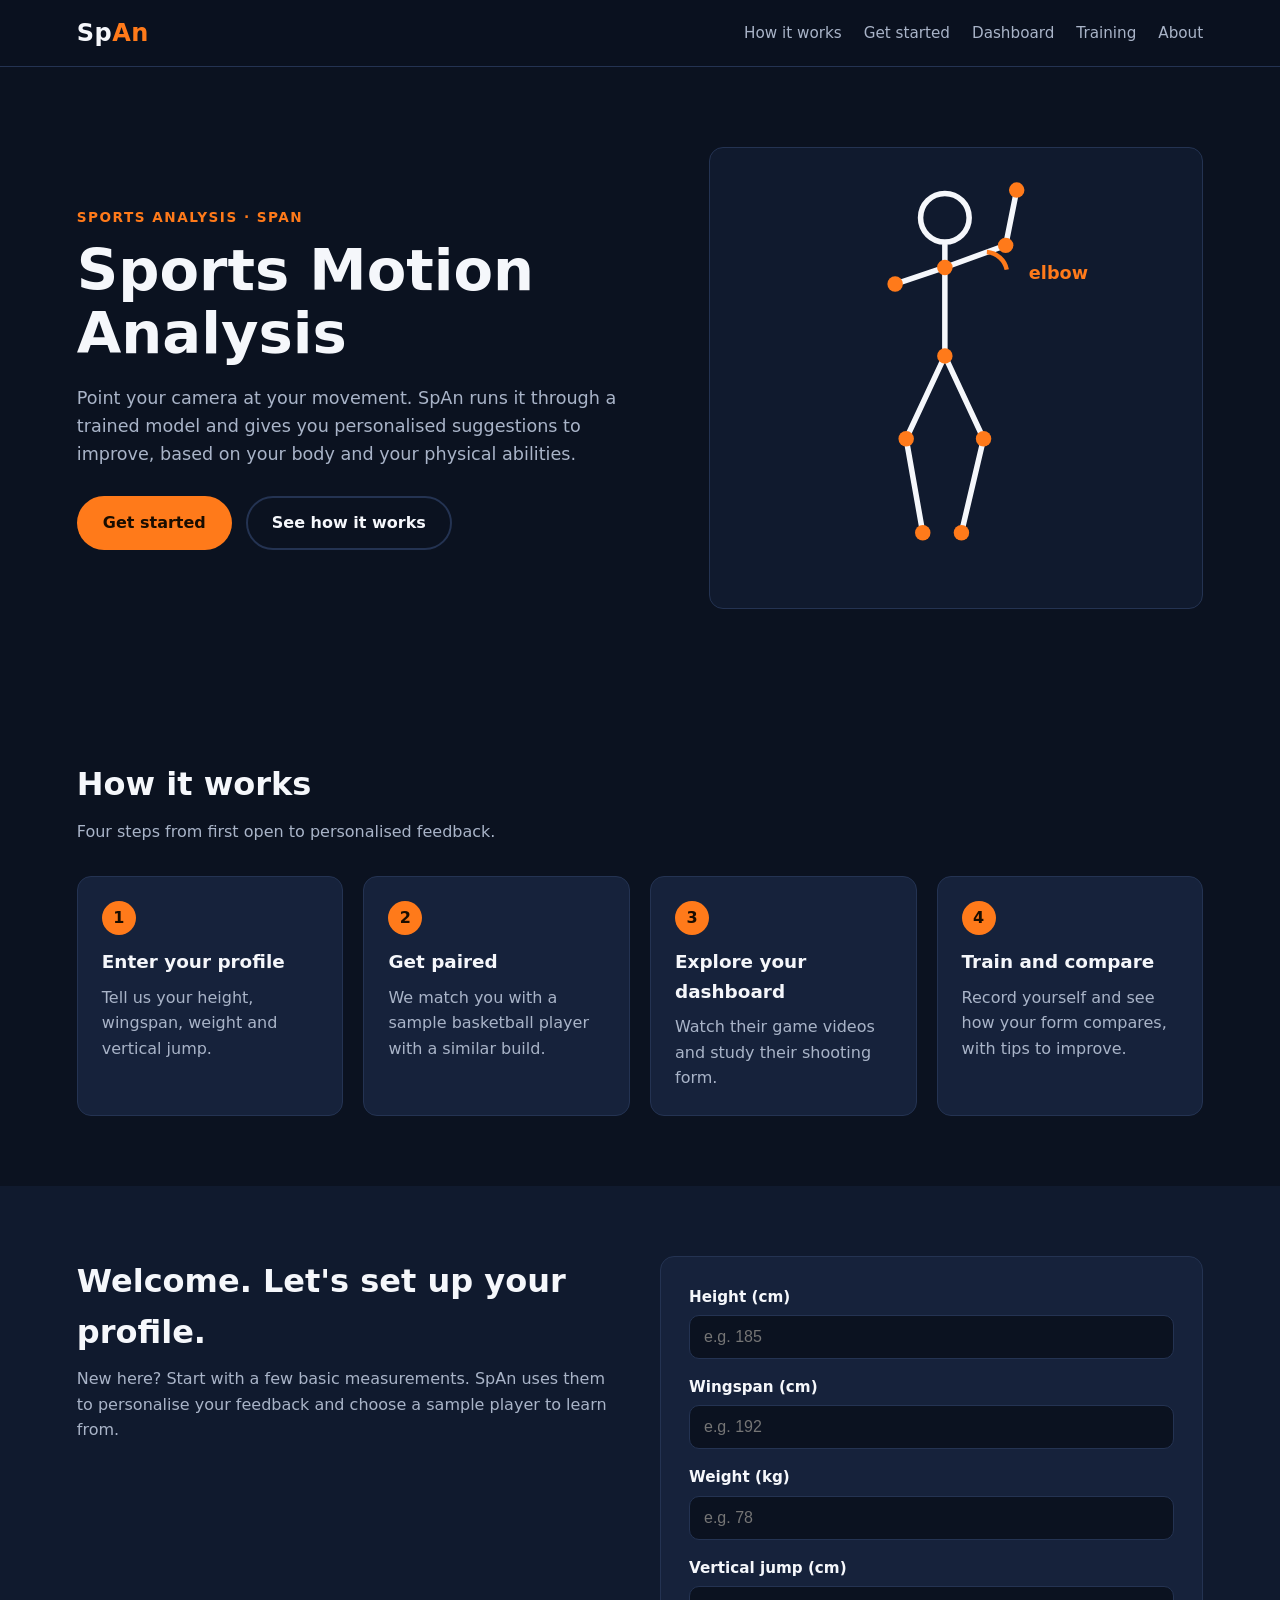
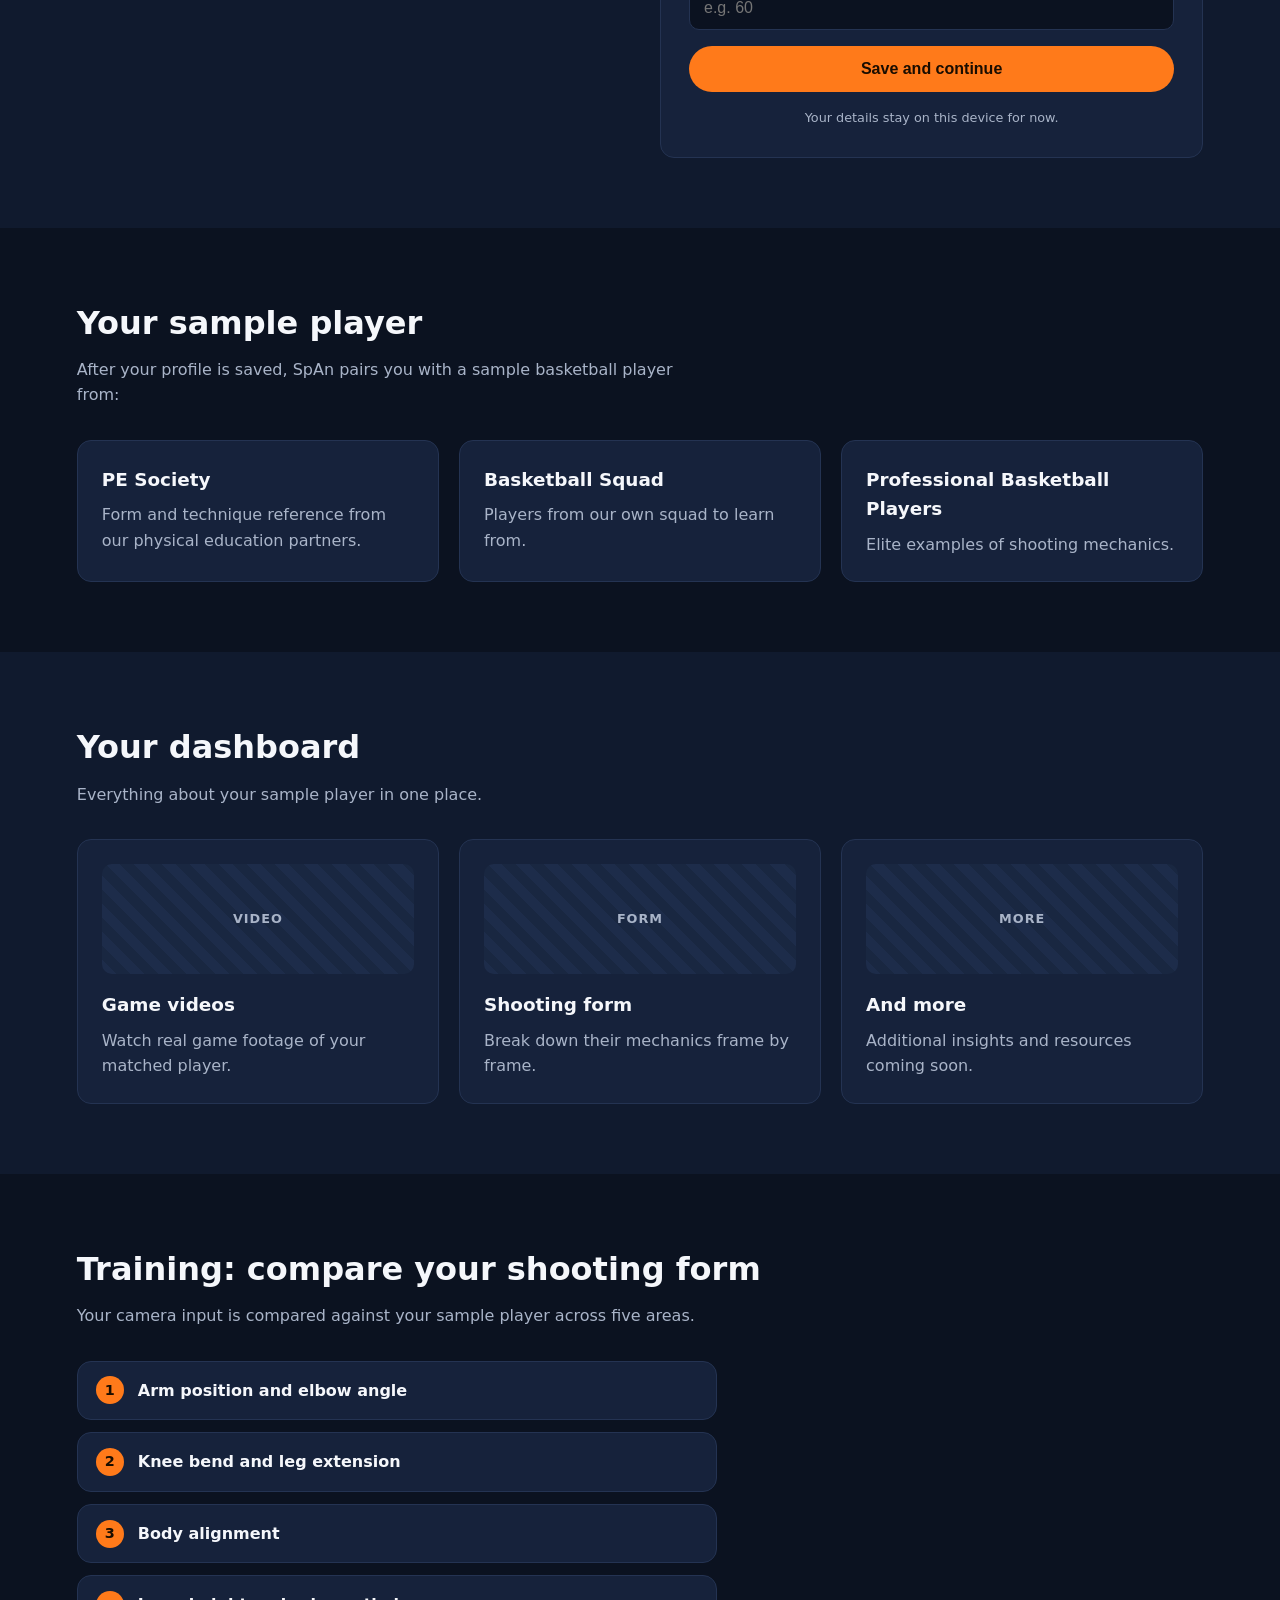
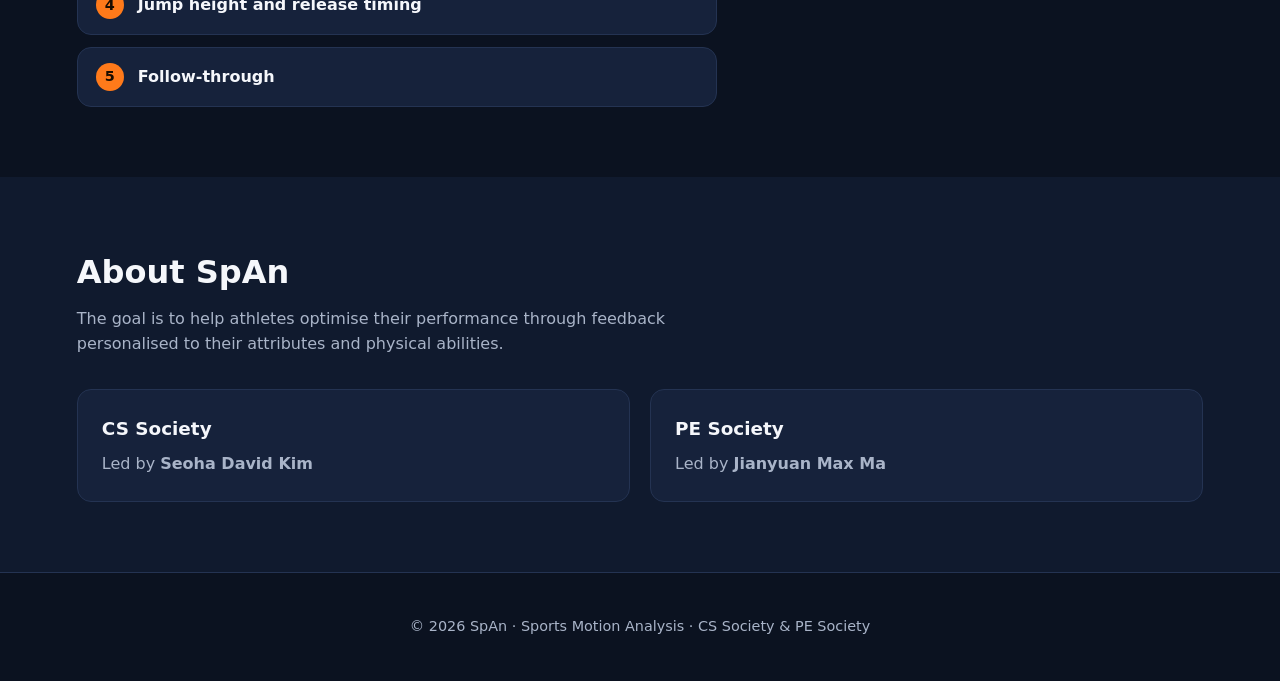
==== index.html @ 20fea4e4 "Initialisation" ====
<!DOCTYPE html>
<html lang="en">
<head>
  <meta charset="UTF-8">
  <meta name="viewport" content="width=device-width, initial-scale=1">
  <title>SpAn | Sports Motion Analysis</title>
  <meta name="description" content="SpAn (Sports Analysis) uses your camera and a trained model to analyse your movement and give personalised feedback.">
  <link rel="stylesheet" href="style.css">
</head>
<body>

  <header class="nav">
    <a class="logo" href="#top">Sp<span>An</span></a>
    <nav>
      <a href="#how">How it works</a>
      <a href="#start">Get started</a>
      <a href="#dashboard">Dashboard</a>
      <a href="#training">Training</a>
      <a href="#about">About</a>
    </nav>
  </header>

  <main id="top">

    <!-- HERO -->
    <section class="hero">
      <div class="hero-text">
        <p class="eyebrow">Sports Analysis &middot; SpAn</p>
        <h1>Sports Motion Analysis</h1>
        <p class="lead">
          Point your camera at your movement. SpAn runs it through a trained model and
          gives you personalised suggestions to improve, based on your body and your
          physical abilities.
        </p>
        <div class="cta-row">
          <a class="btn primary" href="#start">Get started</a>
          <a class="btn ghost" href="#how">See how it works</a>
        </div>
      </div>

      <div class="hero-visual" aria-hidden="true">
        <svg viewBox="0 0 320 380" role="img">
          <!-- simple shooting-form skeleton -->
          <g stroke="#f5f7fb" stroke-width="5" stroke-linecap="round" fill="none">
            <line x1="150" y1="70" x2="150" y2="170"/>   <!-- torso -->
            <line x1="150" y1="90" x2="205" y2="70"/>    <!-- upper arm -->
            <line x1="205" y1="70" x2="215" y2="20"/>    <!-- forearm -->
            <line x1="150" y1="90" x2="105" y2="105"/>   <!-- off arm -->
            <line x1="150" y1="170" x2="185" y2="245"/>  <!-- thigh -->
            <line x1="185" y1="245" x2="165" y2="330"/>  <!-- shin -->
            <line x1="150" y1="170" x2="115" y2="245"/>
            <line x1="115" y1="245" x2="130" y2="330"/>
          </g>
          <circle cx="150" cy="45" r="22" fill="none" stroke="#f5f7fb" stroke-width="5"/>
          <!-- elbow angle arc -->
          <path d="M 188 76 A 20 20 0 0 1 206 92" stroke="#ff7a1a" stroke-width="4" fill="none"/>
          <text x="226" y="100" fill="#ff7a1a" font-size="16" font-weight="700">elbow</text>
          <!-- joints -->
          <g fill="#ff7a1a">
            <circle cx="150" cy="90" r="7"/><circle cx="205" cy="70" r="7"/>
            <circle cx="215" cy="20" r="7"/><circle cx="105" cy="105" r="7"/>
            <circle cx="150" cy="170" r="7"/><circle cx="185" cy="245" r="7"/>
            <circle cx="165" cy="330" r="7"/><circle cx="115" cy="245" r="7"/>
            <circle cx="130" cy="330" r="7"/>
          </g>
        </svg>
      </div>
    </section>

    <!-- HOW IT WORKS -->
    <section id="how" class="section">
      <h2>How it works</h2>
      <p class="section-sub">Four steps from first open to personalised feedback.</p>
      <div class="grid four">
        <article class="card">
          <span class="num">1</span>
          <h3>Enter your profile</h3>
          <p>Tell us your height, wingspan, weight and vertical jump.</p>
        </article>
        <article class="card">
          <span class="num">2</span>
          <h3>Get paired</h3>
          <p>We match you with a sample basketball player with a similar build.</p>
        </article>
        <article class="card">
          <span class="num">3</span>
          <h3>Explore your dashboard</h3>
          <p>Watch their game videos and study their shooting form.</p>
        </article>
        <article class="card">
          <span class="num">4</span>
          <h3>Train and compare</h3>
          <p>Record yourself and see how your form compares, with tips to improve.</p>
        </article>
      </div>
    </section>

    <!-- STEP 0/1: NEW USER START -->
    <section id="start" class="section alt">
      <div class="split">
        <div>
          <h2>Welcome. Let's set up your profile.</h2>
          <p class="section-sub left">
            New here? Start with a few basic measurements. SpAn uses them to
            personalise your feedback and choose a sample player to learn from.
          </p>
          <div id="summary" class="summary" hidden></div>
        </div>

        <form id="profile-form" class="form" novalidate>
          <label>Height (cm)
            <input type="number" name="height" min="100" max="250" step="0.1" placeholder="e.g. 185" required>
          </label>
          <label>Wingspan (cm)
            <input type="number" name="wingspan" min="100" max="270" step="0.1" placeholder="e.g. 192" required>
          </label>
          <label>Weight (kg)
            <input type="number" name="weight" min="30" max="200" step="0.1" placeholder="e.g. 78" required>
          </label>
          <label>Vertical jump (cm)
            <input type="number" name="vertical" min="0" max="150" step="0.1" placeholder="e.g. 60" required>
          </label>
          <p id="form-error" class="error" role="alert" hidden></p>
          <button class="btn primary" type="submit">Save and continue</button>
          <p class="fine">Your details stay on this device for now.</p>
        </form>
      </div>
    </section>

    <!-- STEP 2: PAIRING -->
    <section id="pairing" class="section">
      <h2>Your sample player</h2>
      <p class="section-sub">After your profile is saved, SpAn pairs you with a sample basketball player from:</p>
      <div class="grid three">
        <article class="card"><h3>PE Society</h3><p>Form and technique reference from our physical education partners.</p></article>
        <article class="card"><h3>Basketball Squad</h3><p>Players from our own squad to learn from.</p></article>
        <article class="card"><h3>Professional Basketball Players</h3><p>Elite examples of shooting mechanics.</p></article>
      </div>
    </section>

    <!-- STEP 3: DASHBOARD -->
    <section id="dashboard" class="section alt">
      <h2>Your dashboard</h2>
      <p class="section-sub">Everything about your sample player in one place.</p>
      <div class="grid three">
        <article class="card"><div class="thumb">Video</div><h3>Game videos</h3><p>Watch real game footage of your matched player.</p></article>
        <article class="card"><div class="thumb">Form</div><h3>Shooting form</h3><p>Break down their mechanics frame by frame.</p></article>
        <article class="card"><div class="thumb">More</div><h3>And more</h3><p>Additional insights and resources coming soon.</p></article>
      </div>
    </section>

    <!-- STEP 4: TRAINING -->
    <section id="training" class="section">
      <h2>Training: compare your shooting form</h2>
      <p class="section-sub">Your camera input is compared against your sample player across five areas.</p>
      <ul class="metrics">
        <li><strong>Arm position and elbow angle</strong></li>
        <li><strong>Knee bend and leg extension</strong></li>
        <li><strong>Body alignment</strong></li>
        <li><strong>Jump height and release timing</strong></li>
        <li><strong>Follow-through</strong></li>
      </ul>
    </section>

    <!-- ABOUT -->
    <section id="about" class="section alt">
      <h2>About SpAn</h2>
      <p class="section-sub">
        The goal is to help athletes optimise their performance through feedback
        personalised to their attributes and physical abilities.
      </p>
      <div class="grid two">
        <article class="card">
          <h3>CS Society</h3>
          <p>Led by <strong>Seoha David Kim</strong></p>
        </article>
        <article class="card">
          <h3>PE Society</h3>
          <p>Led by <strong>Jianyuan Max Ma</strong></p>
        </article>
      </div>
    </section>

  </main>

  <footer class="footer">
    <p>&copy; <span id="year"></span> SpAn &middot; Sports Motion Analysis &middot; CS Society &amp; PE Society</p>
  </footer>

  <script src="script.js"></script>
</body>
</html>
---- style.css ----
:root {
  --bg: #0b1220;
  --bg-alt: #101a2e;
  --card: #16223b;
  --text: #f5f7fb;
  --muted: #a9b4c8;
  --accent: #ff7a1a;
  --line: #243352;
  --radius: 14px;
}

* { box-sizing: border-box; }
html { scroll-behavior: smooth; }

body {
  margin: 0;
  font-family: system-ui, -apple-system, "Segoe UI", Roboto, sans-serif;
  background: var(--bg);
  color: var(--text);
  line-height: 1.6;
}

a { color: inherit; text-decoration: none; }

/* NAV */
.nav {
  position: sticky; top: 0; z-index: 10;
  display: flex; justify-content: space-between; align-items: center;
  padding: 14px 6vw;
  background: rgba(11, 18, 32, 0.92);
  backdrop-filter: blur(8px);
  border-bottom: 1px solid var(--line);
}
.logo { font-size: 1.5rem; font-weight: 800; letter-spacing: 0.5px; }
.logo span { color: var(--accent); }
.nav nav { display: flex; gap: 22px; }
.nav nav a { color: var(--muted); font-size: 0.95rem; }
.nav nav a:hover { color: var(--text); }

/* HERO */
.hero {
  display: grid; grid-template-columns: 1.2fr 1fr; gap: 40px; align-items: center;
  padding: 80px 6vw;
}
.eyebrow { color: var(--accent); font-weight: 700; letter-spacing: 1.5px; text-transform: uppercase; font-size: 0.85rem; margin: 0 0 10px; }
.hero h1 { font-size: clamp(2.2rem, 5vw, 3.6rem); line-height: 1.1; margin: 0 0 18px; }
.lead { color: var(--muted); font-size: 1.1rem; max-width: 560px; }
.cta-row { display: flex; gap: 14px; margin-top: 28px; flex-wrap: wrap; }
.hero-visual { background: var(--bg-alt); border: 1px solid var(--line); border-radius: var(--radius); padding: 20px; }
.hero-visual svg { width: 100%; height: auto; display: block; max-height: 420px; }

/* BUTTONS */
.btn {
  display: inline-block; padding: 12px 24px; border-radius: 999px;
  font-weight: 700; font-size: 1rem; border: 2px solid transparent; cursor: pointer;
  transition: transform 0.15s, background 0.15s;
}
.btn:hover { transform: translateY(-2px); }
.btn.primary { background: var(--accent); color: #1a0d00; }
.btn.ghost { border-color: var(--line); color: var(--text); }
.btn.ghost:hover { border-color: var(--accent); }

/* SECTIONS */
.section { padding: 70px 6vw; }
.section.alt { background: var(--bg-alt); }
.section h2 { font-size: 2rem; margin: 0 0 8px; }
.section-sub { color: var(--muted); max-width: 640px; margin: 0 0 32px; }
.section-sub.left { margin-bottom: 20px; }

/* GRIDS + CARDS */
.grid { display: grid; gap: 20px; }
.grid.two { grid-template-columns: repeat(2, 1fr); }
.grid.three { grid-template-columns: repeat(3, 1fr); }
.grid.four { grid-template-columns: repeat(4, 1fr); }

.card {
  background: var(--card); border: 1px solid var(--line);
  border-radius: var(--radius); padding: 24px;
}
.card h3 { margin: 0 0 8px; font-size: 1.15rem; }
.card p { margin: 0; color: var(--muted); }
.num {
  display: inline-flex; align-items: center; justify-content: center;
  width: 34px; height: 34px; border-radius: 50%;
  background: var(--accent); color: #1a0d00; font-weight: 800; margin-bottom: 12px;
}
.thumb {
  height: 110px; border-radius: 10px; margin-bottom: 16px;
  background: repeating-linear-gradient(45deg, #1d2c4a, #1d2c4a 10px, #192741 10px, #192741 20px);
  display: flex; align-items: center; justify-content: center;
  color: var(--muted); font-weight: 700; letter-spacing: 1px; text-transform: uppercase; font-size: 0.8rem;
}

/* FORM */
.split { display: grid; grid-template-columns: 1fr 1fr; gap: 40px; align-items: start; }
.form {
  background: var(--card); border: 1px solid var(--line);
  border-radius: var(--radius); padding: 28px; display: grid; gap: 16px;
}
.form label { display: grid; gap: 6px; font-weight: 600; font-size: 0.95rem; }
.form input {
  padding: 12px 14px; border-radius: 10px; border: 1px solid var(--line);
  background: var(--bg); color: var(--text); font-size: 1rem;
}
.form input:focus { outline: 2px solid var(--accent); border-color: transparent; }
.error { color: #ff8a8a; margin: 0; font-size: 0.9rem; }
.fine { color: var(--muted); font-size: 0.8rem; margin: 0; text-align: center; }
.summary {
  background: var(--card); border: 1px solid var(--accent);
  border-radius: var(--radius); padding: 18px 22px;
}
.summary p { margin: 4px 0; }

/* METRICS */
.metrics { list-style: none; padding: 0; margin: 0; display: grid; gap: 12px; max-width: 640px; counter-reset: m; }
.metrics li {
  counter-increment: m; background: var(--card); border: 1px solid var(--line);
  border-radius: var(--radius); padding: 16px 20px 16px 60px; position: relative;
}
.metrics li::before {
  content: counter(m); position: absolute; left: 18px; top: 50%; transform: translateY(-50%);
  width: 28px; height: 28px; border-radius: 50%; background: var(--accent); color: #1a0d00;
  font-weight: 800; display: flex; align-items: center; justify-content: center; font-size: 0.9rem;
}

/* FOOTER */
.footer { padding: 28px 6vw; text-align: center; color: var(--muted); border-top: 1px solid var(--line); font-size: 0.9rem; }

/* RESPONSIVE */
@media (max-width: 900px) {
  .hero, .split { grid-template-columns: 1fr; }
  .grid.four { grid-template-columns: repeat(2, 1fr); }
  .grid.three { grid-template-columns: 1fr; }
  .nav nav { display: none; }
}
@media (max-width: 560px) {
  .grid.four, .grid.two { grid-template-columns: 1fr; }
}
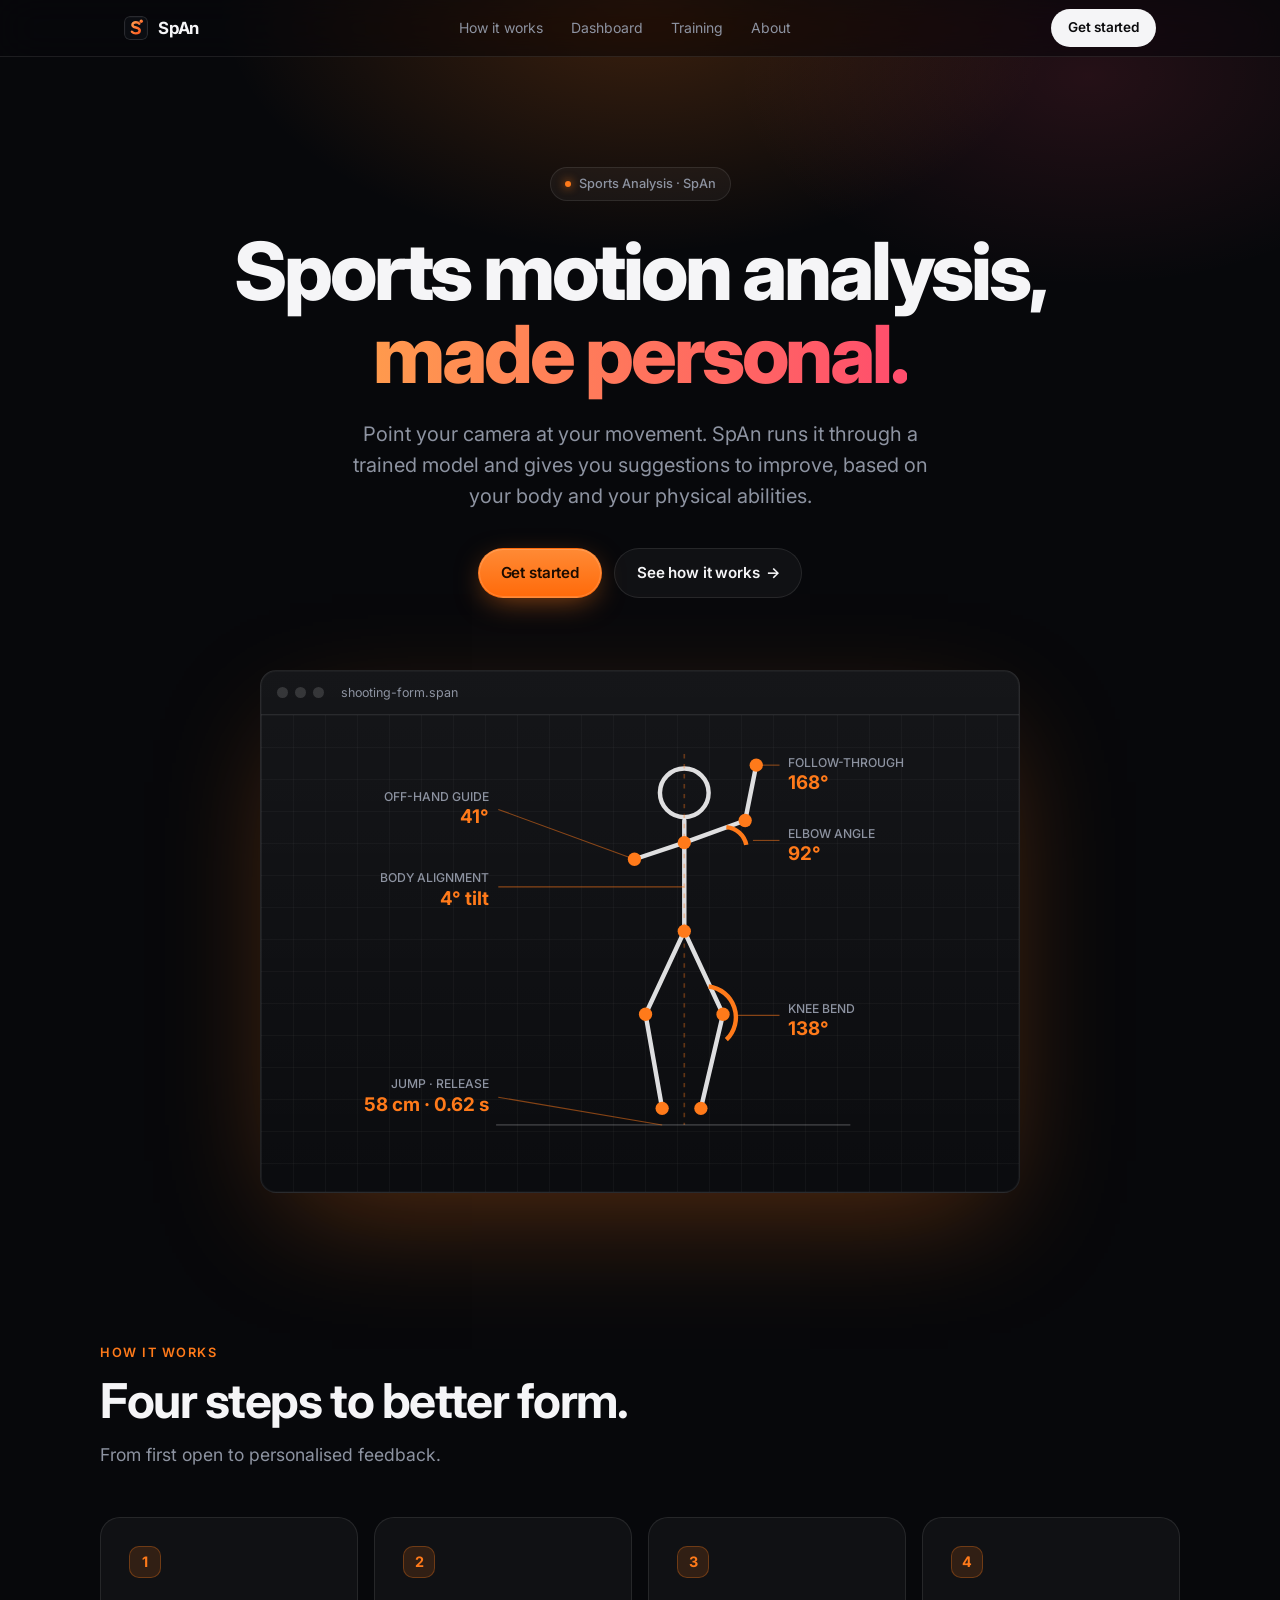
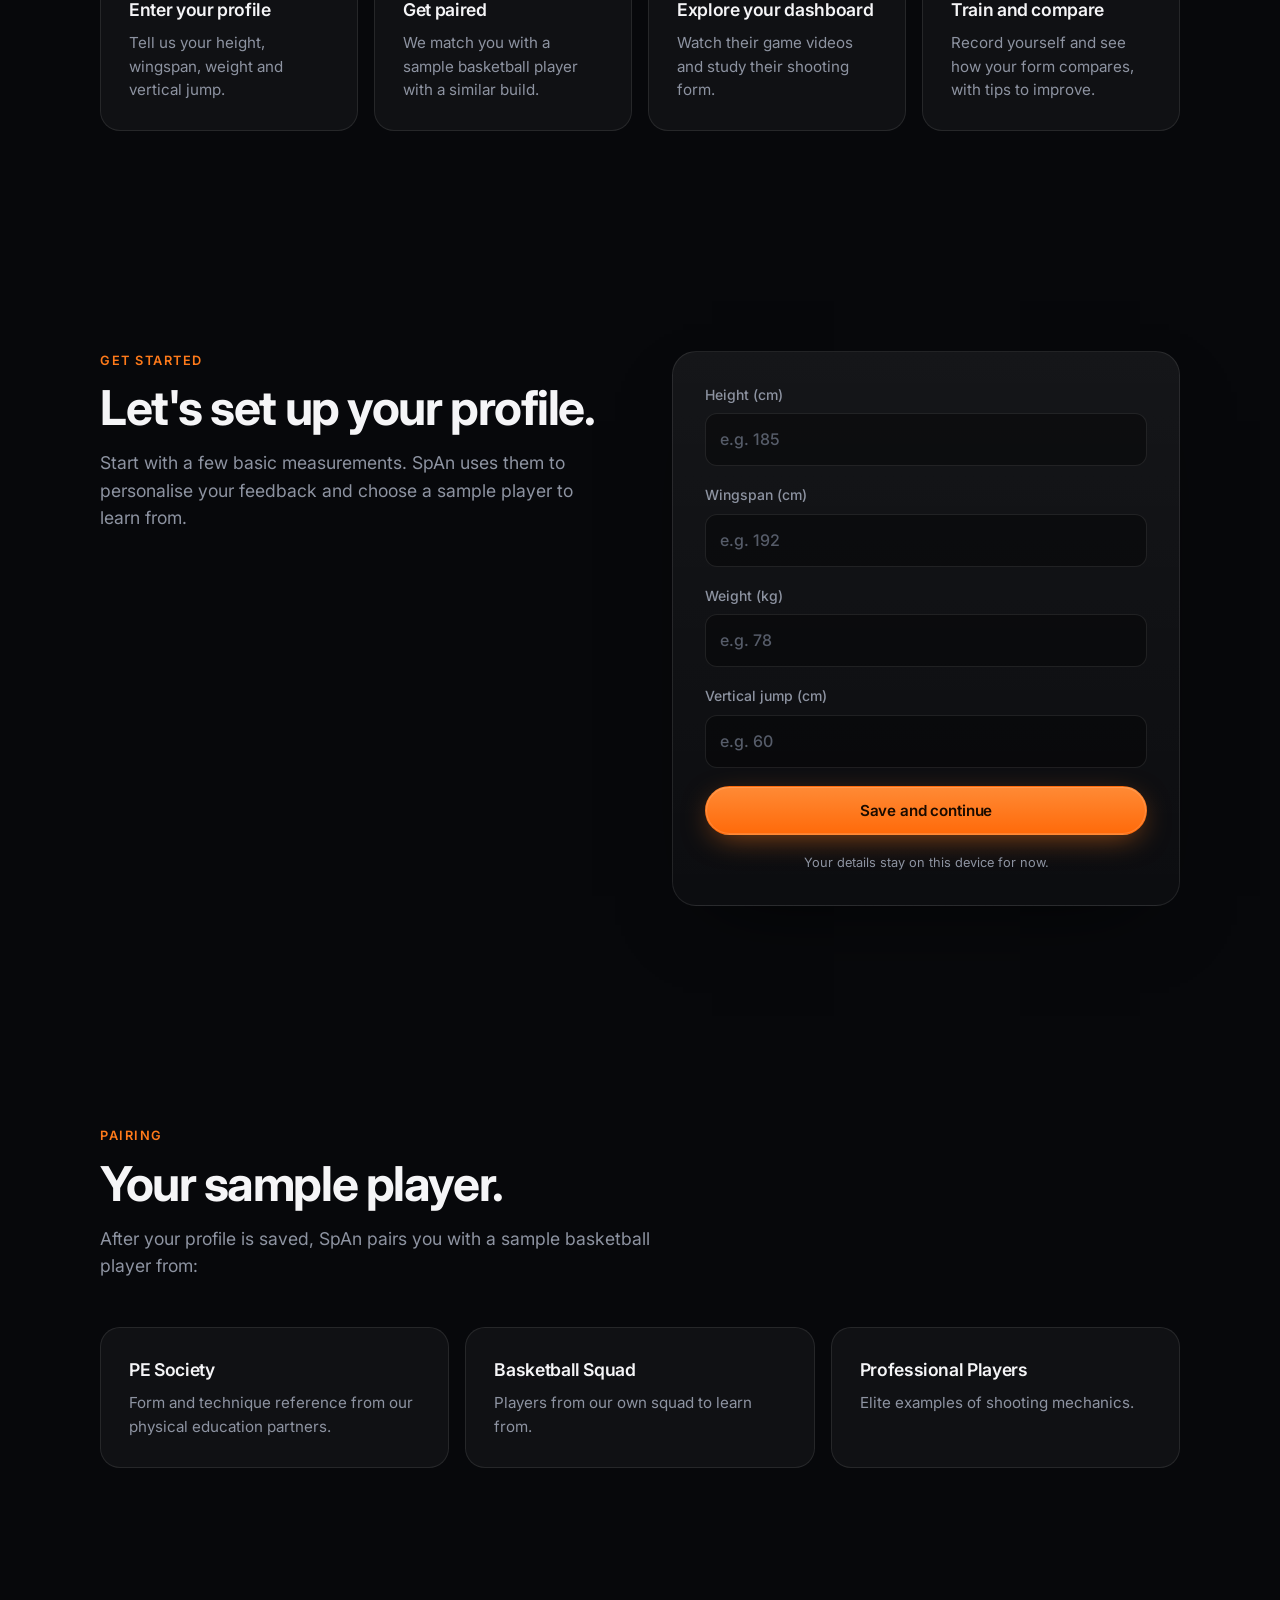
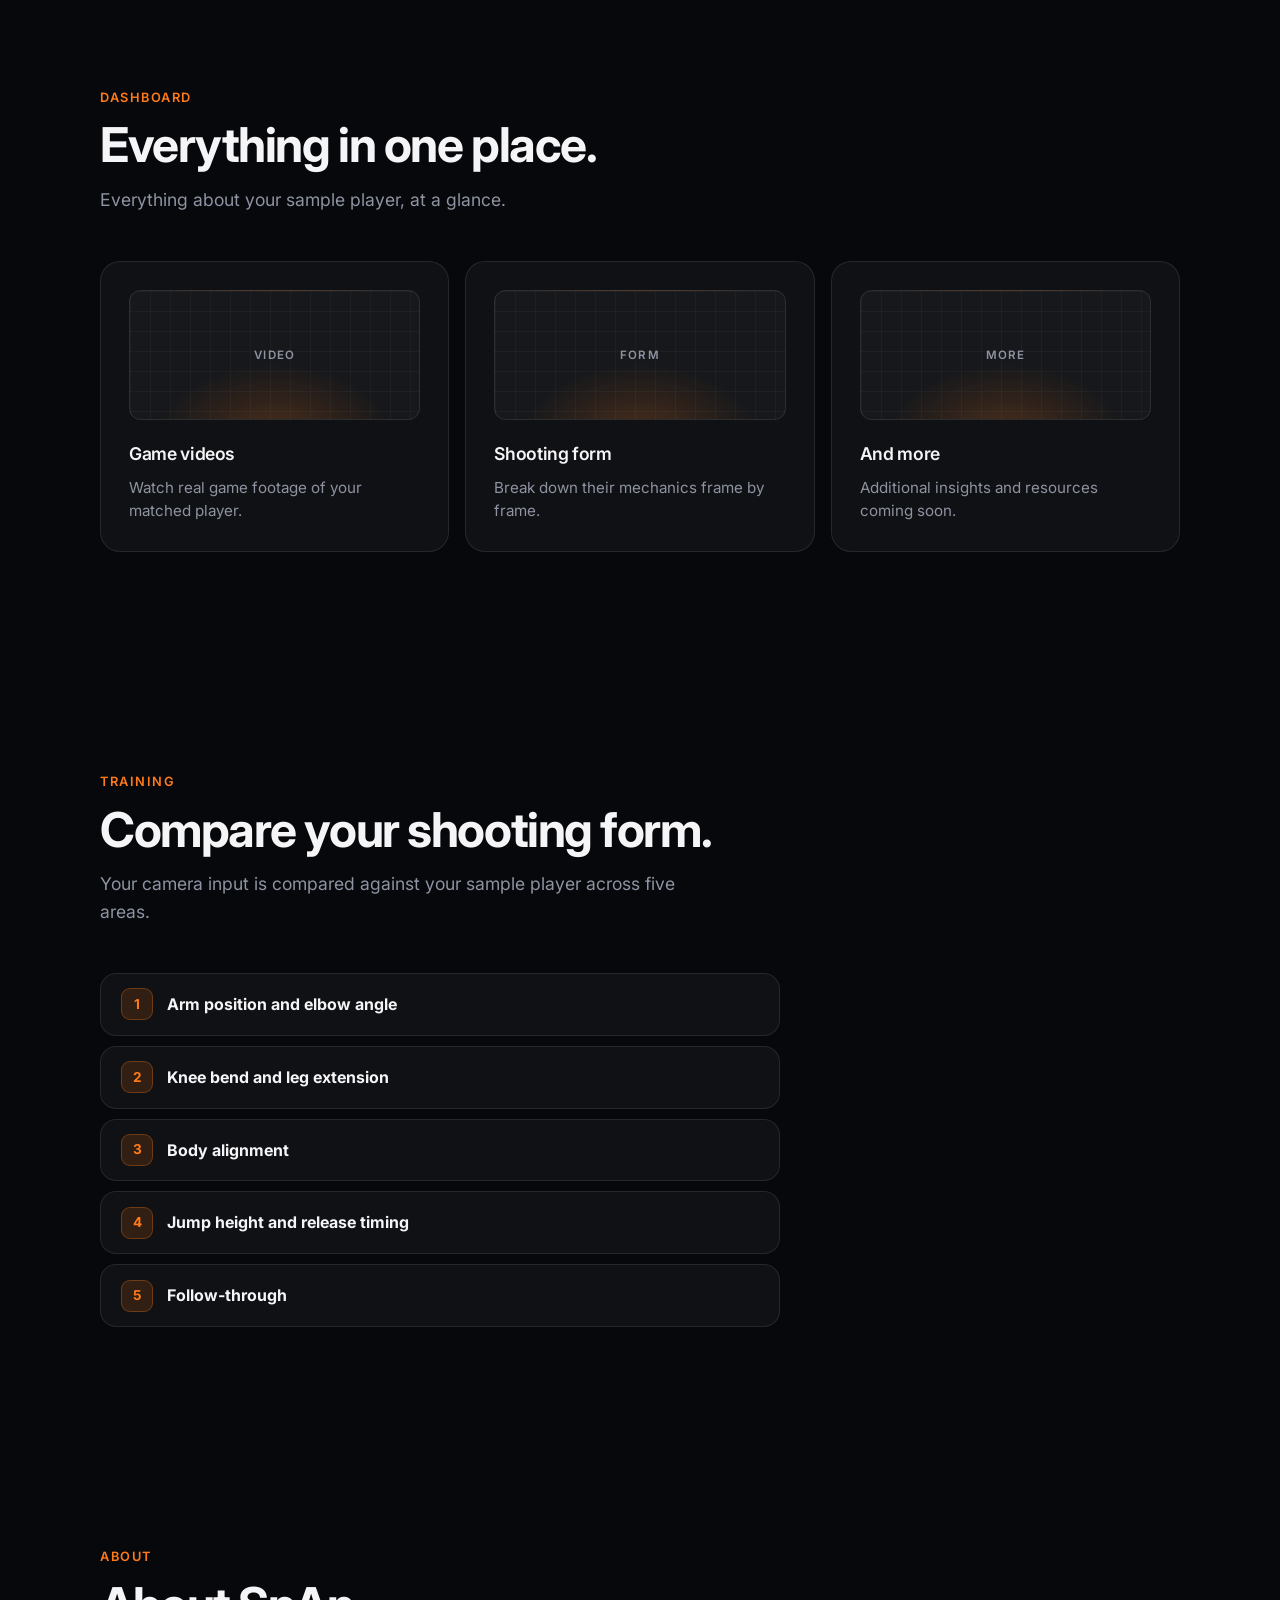
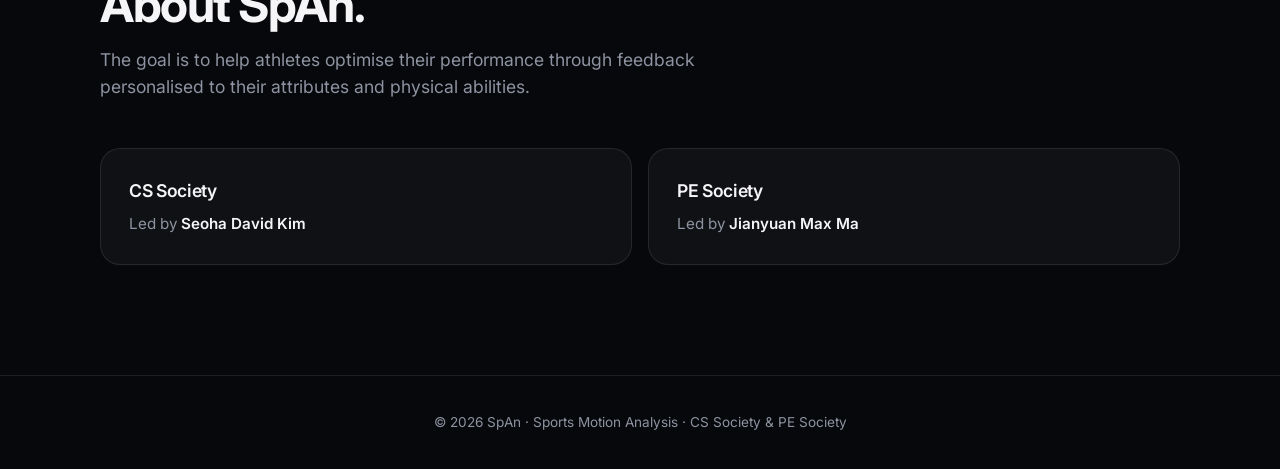
==== commit 115194af: "Dev" ====
--- a/index.html
+++ b/index.html
@@ -5,104 +5,160 @@
   <meta name="viewport" content="width=device-width, initial-scale=1">
   <title>SpAn | Sports Motion Analysis</title>
   <meta name="description" content="SpAn (Sports Analysis) uses your camera and a trained model to analyse your movement and give personalised feedback.">
+  <meta name="theme-color" content="#07080b">
+
+  <!-- Favicon -->
+  <link rel="icon" href="favicon.svg" type="image/svg+xml">
+  <link rel="apple-touch-icon" href="favicon.svg">
+
+  <link rel="preconnect" href="https://fonts.googleapis.com">
+  <link rel="preconnect" href="https://fonts.gstatic.com" crossorigin>
+  <link href="https://fonts.googleapis.com/css2?family=Inter:wght@400;500;600;700;800&display=swap" rel="stylesheet">
   <link rel="stylesheet" href="style.css">
 </head>
 <body>
+  <div class="glow" aria-hidden="true"></div>
 
   <header class="nav">
-    <a class="logo" href="#top">Sp<span>An</span></a>
-    <nav>
-      <a href="#how">How it works</a>
-      <a href="#start">Get started</a>
-      <a href="#dashboard">Dashboard</a>
-      <a href="#training">Training</a>
-      <a href="#about">About</a>
-    </nav>
+    <div class="nav-inner">
+      <a class="logo" href="#top" aria-label="SpAn home">
+        <img src="favicon.svg" alt="" width="24" height="24">
+        <span>SpAn</span>
+      </a>
+      <nav aria-label="Primary">
+        <a href="#how">How it works</a>
+        <a href="#dashboard">Dashboard</a>
+        <a href="#training">Training</a>
+        <a href="#about">About</a>
+      </nav>
+      <a class="btn small" href="#start">Get started</a>
+    </div>
   </header>
 
   <main id="top">
 
     <!-- HERO -->
     <section class="hero">
-      <div class="hero-text">
-        <p class="eyebrow">Sports Analysis &middot; SpAn</p>
-        <h1>Sports Motion Analysis</h1>
-        <p class="lead">
-          Point your camera at your movement. SpAn runs it through a trained model and
-          gives you personalised suggestions to improve, based on your body and your
-          physical abilities.
-        </p>
-        <div class="cta-row">
-          <a class="btn primary" href="#start">Get started</a>
-          <a class="btn ghost" href="#how">See how it works</a>
-        </div>
-      </div>
-
-      <div class="hero-visual" aria-hidden="true">
-        <svg viewBox="0 0 320 380" role="img">
-          <!-- simple shooting-form skeleton -->
-          <g stroke="#f5f7fb" stroke-width="5" stroke-linecap="round" fill="none">
-            <line x1="150" y1="70" x2="150" y2="170"/>   <!-- torso -->
-            <line x1="150" y1="90" x2="205" y2="70"/>    <!-- upper arm -->
-            <line x1="205" y1="70" x2="215" y2="20"/>    <!-- forearm -->
-            <line x1="150" y1="90" x2="105" y2="105"/>   <!-- off arm -->
-            <line x1="150" y1="170" x2="185" y2="245"/>  <!-- thigh -->
-            <line x1="185" y1="245" x2="165" y2="330"/>  <!-- shin -->
-            <line x1="150" y1="170" x2="115" y2="245"/>
-            <line x1="115" y1="245" x2="130" y2="330"/>
-          </g>
-          <circle cx="150" cy="45" r="22" fill="none" stroke="#f5f7fb" stroke-width="5"/>
-          <!-- elbow angle arc -->
-          <path d="M 188 76 A 20 20 0 0 1 206 92" stroke="#ff7a1a" stroke-width="4" fill="none"/>
-          <text x="226" y="100" fill="#ff7a1a" font-size="16" font-weight="700">elbow</text>
-          <!-- joints -->
-          <g fill="#ff7a1a">
-            <circle cx="150" cy="90" r="7"/><circle cx="205" cy="70" r="7"/>
-            <circle cx="215" cy="20" r="7"/><circle cx="105" cy="105" r="7"/>
-            <circle cx="150" cy="170" r="7"/><circle cx="185" cy="245" r="7"/>
-            <circle cx="165" cy="330" r="7"/><circle cx="115" cy="245" r="7"/>
-            <circle cx="130" cy="330" r="7"/>
-          </g>
-        </svg>
+      <p class="pill reveal"><span class="dot"></span>Sports Analysis &middot; SpAn</p>
+      <h1 class="reveal">Sports motion analysis,<br><span class="grad">made personal.</span></h1>
+      <p class="lead reveal">
+        Point your camera at your movement. SpAn runs it through a trained model and
+        gives you suggestions to improve, based on your body and your physical abilities.
+      </p>
+      <div class="cta-row reveal">
+        <a class="btn primary" href="#start">Get started</a>
+        <a class="btn ghost" href="#how">See how it works <span aria-hidden="true">&rarr;</span></a>
+      </div>
+
+      <div class="hero-visual reveal" aria-hidden="true">
+        <div class="window">
+          <div class="window-bar"><i></i><i></i><i></i><span>shooting-form.span</span></div>
+          <div class="window-body">
+            <svg viewBox="-170 0 560 380" role="img" font-family="Inter, sans-serif">
+              <g stroke="#f5f5f7" stroke-opacity=".9" stroke-width="4" stroke-linecap="round" fill="none">
+                <line x1="150" y1="70" x2="150" y2="170"/>
+                <line x1="150" y1="90" x2="205" y2="70"/>
+                <line x1="205" y1="70" x2="215" y2="20"/>
+                <line x1="150" y1="90" x2="105" y2="105"/>
+                <line x1="150" y1="170" x2="185" y2="245"/>
+                <line x1="185" y1="245" x2="165" y2="330"/>
+                <line x1="150" y1="170" x2="115" y2="245"/>
+                <line x1="115" y1="245" x2="130" y2="330"/>
+              </g>
+              <circle cx="150" cy="45" r="22" fill="none" stroke="#f5f5f7" stroke-opacity=".9" stroke-width="4"/>
+              <path d="M 188 76 A 20 20 0 0 1 206 92" stroke="#ff7a1a" stroke-width="4" fill="none"/>
+              <!-- knee angle arc -->
+              <path d="M 172 220 A 28 28 0 0 1 188 268" stroke="#ff7a1a" stroke-width="4" fill="none"/>
+              <!-- body alignment guide + ground line -->
+              <line x1="150" y1="10" x2="150" y2="345" stroke="#ff7a1a" stroke-opacity=".35" stroke-width="1.5" stroke-dasharray="4 5"/>
+              <line x1="-20" y1="345" x2="300" y2="345" stroke="#f5f5f7" stroke-opacity=".18" stroke-width="1.5"/>
+
+              <!-- leader lines -->
+              <g stroke="#ff7a1a" stroke-opacity=".5" stroke-width="1" fill="none">
+                <line x1="212" y1="88" x2="236" y2="88"/>
+                <line x1="198" y1="246" x2="236" y2="246"/>
+                <line x1="150" y1="130" x2="-18" y2="130"/>
+                <line x1="215" y1="20" x2="236" y2="20"/>
+                <line x1="105" y1="105" x2="-18" y2="60"/>
+                <line x1="130" y1="345" x2="-18" y2="320"/>
+              </g>
+
+              <!-- right-hand callouts -->
+              <g>
+                <text x="244" y="22" fill="#8d93a1" font-size="11" font-weight="500">FOLLOW-THROUGH</text>
+                <text x="244" y="42" fill="#ff7a1a" font-size="17" font-weight="700">168&deg;</text>
+
+                <text x="244" y="86" fill="#8d93a1" font-size="11" font-weight="500">ELBOW ANGLE</text>
+                <text x="244" y="106" fill="#ff7a1a" font-size="17" font-weight="700">92&deg;</text>
+
+                <text x="244" y="244" fill="#8d93a1" font-size="11" font-weight="500">KNEE BEND</text>
+                <text x="244" y="264" fill="#ff7a1a" font-size="17" font-weight="700">138&deg;</text>
+              </g>
+
+              <!-- left-hand callouts -->
+              <g text-anchor="end">
+                <text x="-26" y="52" fill="#8d93a1" font-size="11" font-weight="500">OFF-HAND GUIDE</text>
+                <text x="-26" y="72" fill="#ff7a1a" font-size="17" font-weight="700">41&deg;</text>
+
+                <text x="-26" y="126" fill="#8d93a1" font-size="11" font-weight="500">BODY ALIGNMENT</text>
+                <text x="-26" y="146" fill="#ff7a1a" font-size="17" font-weight="700">4&deg; tilt</text>
+
+                <text x="-26" y="312" fill="#8d93a1" font-size="11" font-weight="500">JUMP &middot; RELEASE</text>
+                <text x="-26" y="332" fill="#ff7a1a" font-size="17" font-weight="700">58 cm &middot; 0.62 s</text>
+              </g>
+              <g fill="#ff7a1a">
+                <circle cx="150" cy="90" r="6"/><circle cx="205" cy="70" r="6"/>
+                <circle cx="215" cy="20" r="6"/><circle cx="105" cy="105" r="6"/>
+                <circle cx="150" cy="170" r="6"/><circle cx="185" cy="245" r="6"/>
+                <circle cx="165" cy="330" r="6"/><circle cx="115" cy="245" r="6"/>
+                <circle cx="130" cy="330" r="6"/>
+              </g>
+            </svg>
+          </div>
+        </div>
       </div>
     </section>
 
     <!-- HOW IT WORKS -->
     <section id="how" class="section">
-      <h2>How it works</h2>
-      <p class="section-sub">Four steps from first open to personalised feedback.</p>
-      <div class="grid four">
-        <article class="card">
-          <span class="num">1</span>
-          <h3>Enter your profile</h3>
-          <p>Tell us your height, wingspan, weight and vertical jump.</p>
-        </article>
-        <article class="card">
-          <span class="num">2</span>
-          <h3>Get paired</h3>
-          <p>We match you with a sample basketball player with a similar build.</p>
-        </article>
-        <article class="card">
-          <span class="num">3</span>
-          <h3>Explore your dashboard</h3>
-          <p>Watch their game videos and study their shooting form.</p>
-        </article>
-        <article class="card">
-          <span class="num">4</span>
-          <h3>Train and compare</h3>
-          <p>Record yourself and see how your form compares, with tips to improve.</p>
-        </article>
+      <div class="container">
+        <p class="kicker">How it works</p>
+        <h2>Four steps to better form.</h2>
+        <p class="section-sub">From first open to personalised feedback.</p>
+        <div class="grid four">
+          <article class="card reveal">
+            <span class="num">1</span>
+            <h3>Enter your profile</h3>
+            <p>Tell us your height, wingspan, weight and vertical jump.</p>
+          </article>
+          <article class="card reveal">
+            <span class="num">2</span>
+            <h3>Get paired</h3>
+            <p>We match you with a sample basketball player with a similar build.</p>
+          </article>
+          <article class="card reveal">
+            <span class="num">3</span>
+            <h3>Explore your dashboard</h3>
+            <p>Watch their game videos and study their shooting form.</p>
+          </article>
+          <article class="card reveal">
+            <span class="num">4</span>
+            <h3>Train and compare</h3>
+            <p>Record yourself and see how your form compares, with tips to improve.</p>
+          </article>
+        </div>
       </div>
     </section>
 
     <!-- STEP 0/1: NEW USER START -->
-    <section id="start" class="section alt">
-      <div class="split">
+    <section id="start" class="section">
+      <div class="container split">
         <div>
-          <h2>Welcome. Let's set up your profile.</h2>
+          <p class="kicker">Get started</p>
+          <h2>Let's set up your profile.</h2>
           <p class="section-sub left">
-            New here? Start with a few basic measurements. SpAn uses them to
-            personalise your feedback and choose a sample player to learn from.
+            Start with a few basic measurements. SpAn uses them to personalise your
+            feedback and choose a sample player to learn from.
           </p>
           <div id="summary" class="summary" hidden></div>
         </div>
@@ -121,7 +177,7 @@
             <input type="number" name="vertical" min="0" max="150" step="0.1" placeholder="e.g. 60" required>
           </label>
           <p id="form-error" class="error" role="alert" hidden></p>
-          <button class="btn primary" type="submit">Save and continue</button>
+          <button class="btn primary block" type="submit">Save and continue</button>
           <p class="fine">Your details stay on this device for now.</p>
         </form>
       </div>
@@ -129,55 +185,67 @@
 
     <!-- STEP 2: PAIRING -->
     <section id="pairing" class="section">
-      <h2>Your sample player</h2>
-      <p class="section-sub">After your profile is saved, SpAn pairs you with a sample basketball player from:</p>
-      <div class="grid three">
-        <article class="card"><h3>PE Society</h3><p>Form and technique reference from our physical education partners.</p></article>
-        <article class="card"><h3>Basketball Squad</h3><p>Players from our own squad to learn from.</p></article>
-        <article class="card"><h3>Professional Basketball Players</h3><p>Elite examples of shooting mechanics.</p></article>
+      <div class="container">
+        <p class="kicker">Pairing</p>
+        <h2>Your sample player.</h2>
+        <p class="section-sub">After your profile is saved, SpAn pairs you with a sample basketball player from:</p>
+        <div class="grid three">
+          <article class="card reveal"><h3>PE Society</h3><p>Form and technique reference from our physical education partners.</p></article>
+          <article class="card reveal"><h3>Basketball Squad</h3><p>Players from our own squad to learn from.</p></article>
+          <article class="card reveal"><h3>Professional Players</h3><p>Elite examples of shooting mechanics.</p></article>
+        </div>
       </div>
     </section>
 
     <!-- STEP 3: DASHBOARD -->
-    <section id="dashboard" class="section alt">
-      <h2>Your dashboard</h2>
-      <p class="section-sub">Everything about your sample player in one place.</p>
-      <div class="grid three">
-        <article class="card"><div class="thumb">Video</div><h3>Game videos</h3><p>Watch real game footage of your matched player.</p></article>
-        <article class="card"><div class="thumb">Form</div><h3>Shooting form</h3><p>Break down their mechanics frame by frame.</p></article>
-        <article class="card"><div class="thumb">More</div><h3>And more</h3><p>Additional insights and resources coming soon.</p></article>
+    <section id="dashboard" class="section">
+      <div class="container">
+        <p class="kicker">Dashboard</p>
+        <h2>Everything in one place.</h2>
+        <p class="section-sub">Everything about your sample player, at a glance.</p>
+        <div class="grid three">
+          <article class="card reveal"><div class="thumb">Video</div><h3>Game videos</h3><p>Watch real game footage of your matched player.</p></article>
+          <article class="card reveal"><div class="thumb">Form</div><h3>Shooting form</h3><p>Break down their mechanics frame by frame.</p></article>
+          <article class="card reveal"><div class="thumb">More</div><h3>And more</h3><p>Additional insights and resources coming soon.</p></article>
+        </div>
       </div>
     </section>
 
     <!-- STEP 4: TRAINING -->
     <section id="training" class="section">
-      <h2>Training: compare your shooting form</h2>
-      <p class="section-sub">Your camera input is compared against your sample player across five areas.</p>
-      <ul class="metrics">
-        <li><strong>Arm position and elbow angle</strong></li>
-        <li><strong>Knee bend and leg extension</strong></li>
-        <li><strong>Body alignment</strong></li>
-        <li><strong>Jump height and release timing</strong></li>
-        <li><strong>Follow-through</strong></li>
-      </ul>
+      <div class="container">
+        <p class="kicker">Training</p>
+        <h2>Compare your shooting form.</h2>
+        <p class="section-sub">Your camera input is compared against your sample player across five areas.</p>
+        <ul class="metrics">
+          <li class="reveal"><strong>Arm position and elbow angle</strong></li>
+          <li class="reveal"><strong>Knee bend and leg extension</strong></li>
+          <li class="reveal"><strong>Body alignment</strong></li>
+          <li class="reveal"><strong>Jump height and release timing</strong></li>
+          <li class="reveal"><strong>Follow-through</strong></li>
+        </ul>
+      </div>
     </section>
 
     <!-- ABOUT -->
-    <section id="about" class="section alt">
-      <h2>About SpAn</h2>
-      <p class="section-sub">
-        The goal is to help athletes optimise their performance through feedback
-        personalised to their attributes and physical abilities.
-      </p>
-      <div class="grid two">
-        <article class="card">
-          <h3>CS Society</h3>
-          <p>Led by <strong>Seoha David Kim</strong></p>
-        </article>
-        <article class="card">
-          <h3>PE Society</h3>
-          <p>Led by <strong>Jianyuan Max Ma</strong></p>
-        </article>
+    <section id="about" class="section">
+      <div class="container">
+        <p class="kicker">About</p>
+        <h2>About SpAn.</h2>
+        <p class="section-sub">
+          The goal is to help athletes optimise their performance through feedback
+          personalised to their attributes and physical abilities.
+        </p>
+        <div class="grid two">
+          <article class="card reveal">
+            <h3>CS Society</h3>
+            <p>Led by <strong>Seoha David Kim</strong></p>
+          </article>
+          <article class="card reveal">
+            <h3>PE Society</h3>
+            <p>Led by <strong>Jianyuan Max Ma</strong></p>
+          </article>
+        </div>
       </div>
     </section>
 
--- a/style.css
+++ b/style.css
@@ -1,134 +1,225 @@
 :root {
-  --bg: #0b1220;
-  --bg-alt: #101a2e;
-  --card: #16223b;
-  --text: #f5f7fb;
-  --muted: #a9b4c8;
+  --bg: #07080b;
+  --surface: rgba(255, 255, 255, 0.04);
+  --surface-hover: rgba(255, 255, 255, 0.07);
+  --text: #f5f5f7;
+  --muted: #8d93a1;
   --accent: #ff7a1a;
-  --line: #243352;
-  --radius: 14px;
+  --accent-2: #ff4d6d;
+  --line: rgba(255, 255, 255, 0.09);
+  --radius: 20px;
+  --max: 1080px;
 }
 
 * { box-sizing: border-box; }
-html { scroll-behavior: smooth; }
+html { scroll-behavior: smooth; scroll-padding-top: 72px; }
 
 body {
   margin: 0;
-  font-family: system-ui, -apple-system, "Segoe UI", Roboto, sans-serif;
+  font-family: "Inter", -apple-system, BlinkMacSystemFont, "SF Pro Display", "Segoe UI", Roboto, sans-serif;
   background: var(--bg);
   color: var(--text);
-  line-height: 1.6;
+  line-height: 1.55;
+  -webkit-font-smoothing: antialiased;
+  text-rendering: optimizeLegibility;
 }
 
 a { color: inherit; text-decoration: none; }
+::selection { background: rgba(255, 122, 26, 0.35); }
+
+/* Ambient glow */
+.glow {
+  position: absolute; inset: 0 0 auto 0; height: 760px; z-index: -1; pointer-events: none;
+  background:
+    radial-gradient(600px 360px at 50% 0%, rgba(255, 122, 26, 0.22), transparent 70%),
+    radial-gradient(500px 300px at 85% 10%, rgba(255, 77, 109, 0.12), transparent 70%);
+}
 
 /* NAV */
 .nav {
-  position: sticky; top: 0; z-index: 10;
-  display: flex; justify-content: space-between; align-items: center;
-  padding: 14px 6vw;
-  background: rgba(11, 18, 32, 0.92);
-  backdrop-filter: blur(8px);
+  position: sticky; top: 0; z-index: 20;
+  background: rgba(7, 8, 11, 0.6);
+  -webkit-backdrop-filter: saturate(180%) blur(20px);
+  backdrop-filter: saturate(180%) blur(20px);
   border-bottom: 1px solid var(--line);
 }
-.logo { font-size: 1.5rem; font-weight: 800; letter-spacing: 0.5px; }
-.logo span { color: var(--accent); }
-.nav nav { display: flex; gap: 22px; }
-.nav nav a { color: var(--muted); font-size: 0.95rem; }
+.nav-inner {
+  max-width: var(--max); margin: 0 auto; height: 56px; padding: 0 24px;
+  display: flex; align-items: center; justify-content: space-between; gap: 24px;
+}
+.logo { display: flex; align-items: center; gap: 10px; font-weight: 700; font-size: 1.05rem; letter-spacing: -0.01em; }
+.logo img { border-radius: 6px; }
+.nav nav { display: flex; gap: 28px; }
+.nav nav a { color: var(--muted); font-size: 0.875rem; transition: color 0.2s; }
 .nav nav a:hover { color: var(--text); }
-
-/* HERO */
-.hero {
-  display: grid; grid-template-columns: 1.2fr 1fr; gap: 40px; align-items: center;
-  padding: 80px 6vw;
-}
-.eyebrow { color: var(--accent); font-weight: 700; letter-spacing: 1.5px; text-transform: uppercase; font-size: 0.85rem; margin: 0 0 10px; }
-.hero h1 { font-size: clamp(2.2rem, 5vw, 3.6rem); line-height: 1.1; margin: 0 0 18px; }
-.lead { color: var(--muted); font-size: 1.1rem; max-width: 560px; }
-.cta-row { display: flex; gap: 14px; margin-top: 28px; flex-wrap: wrap; }
-.hero-visual { background: var(--bg-alt); border: 1px solid var(--line); border-radius: var(--radius); padding: 20px; }
-.hero-visual svg { width: 100%; height: auto; display: block; max-height: 420px; }
 
 /* BUTTONS */
 .btn {
-  display: inline-block; padding: 12px 24px; border-radius: 999px;
-  font-weight: 700; font-size: 1rem; border: 2px solid transparent; cursor: pointer;
-  transition: transform 0.15s, background 0.15s;
-}
-.btn:hover { transform: translateY(-2px); }
-.btn.primary { background: var(--accent); color: #1a0d00; }
-.btn.ghost { border-color: var(--line); color: var(--text); }
-.btn.ghost:hover { border-color: var(--accent); }
+  display: inline-flex; align-items: center; justify-content: center; gap: 6px;
+  padding: 12px 22px; border-radius: 999px;
+  font: inherit; font-weight: 600; font-size: 0.95rem; letter-spacing: -0.01em;
+  border: 1px solid transparent; cursor: pointer;
+  transition: transform 0.2s, background 0.2s, border-color 0.2s, box-shadow 0.2s;
+}
+.btn:hover { transform: translateY(-1px); }
+.btn.small { padding: 7px 16px; font-size: 0.85rem; background: var(--text); color: #0b0b0d; }
+.btn.small:hover { background: #fff; }
+.btn.primary {
+  background: linear-gradient(180deg, #ff8a35, #ff6a0a); color: #1a0b00;
+  box-shadow: 0 0 0 1px rgba(255, 255, 255, 0.15) inset, 0 8px 30px -8px rgba(255, 122, 26, 0.6);
+}
+.btn.primary:hover { box-shadow: 0 0 0 1px rgba(255, 255, 255, 0.25) inset, 0 12px 40px -8px rgba(255, 122, 26, 0.8); }
+.btn.ghost { background: var(--surface); border-color: var(--line); color: var(--text); }
+.btn.ghost:hover { background: var(--surface-hover); }
+.btn.block { width: 100%; }
+.btn:focus-visible { outline: 2px solid var(--accent); outline-offset: 3px; }
+
+/* HERO */
+.hero { max-width: var(--max); margin: 0 auto; padding: 110px 24px 40px; text-align: center; }
+.pill {
+  display: inline-flex; align-items: center; gap: 8px; margin: 0 0 28px;
+  padding: 6px 14px; border-radius: 999px; font-size: 0.8rem; font-weight: 500; color: var(--muted);
+  background: var(--surface); border: 1px solid var(--line);
+}
+.pill .dot { width: 6px; height: 6px; border-radius: 50%; background: var(--accent); box-shadow: 0 0 10px var(--accent); }
+.hero h1 {
+  font-size: clamp(2.6rem, 7vw, 5rem); line-height: 1.04; font-weight: 800;
+  letter-spacing: -0.04em; margin: 0 0 24px;
+}
+.grad {
+  background: linear-gradient(90deg, #ff9a4d, #ff4d6d);
+  -webkit-background-clip: text; background-clip: text; color: transparent;
+}
+.lead { color: var(--muted); font-size: clamp(1.05rem, 2vw, 1.25rem); max-width: 620px; margin: 0 auto; }
+.cta-row { display: flex; gap: 12px; margin-top: 36px; justify-content: center; flex-wrap: wrap; }
+
+.hero-visual { margin: 72px auto 0; max-width: 760px; }
+.window {
+  border-radius: 16px; overflow: hidden; text-align: left;
+  background: linear-gradient(180deg, rgba(255, 255, 255, 0.06), rgba(255, 255, 255, 0.02));
+  border: 1px solid var(--line);
+  box-shadow: 0 40px 120px -30px rgba(255, 122, 26, 0.35), 0 0 0 1px rgba(255, 255, 255, 0.03) inset;
+}
+.window-bar {
+  display: flex; align-items: center; gap: 7px; padding: 12px 16px;
+  border-bottom: 1px solid var(--line); color: var(--muted); font-size: 0.78rem;
+}
+.window-bar i { width: 11px; height: 11px; border-radius: 50%; background: rgba(255, 255, 255, 0.14); }
+.window-bar span { margin-left: 10px; }
+.window-body {
+  padding: 28px; display: flex; justify-content: center;
+  background:
+    linear-gradient(rgba(255, 255, 255, 0.03) 1px, transparent 1px) 0 0 / 32px 32px,
+    linear-gradient(90deg, rgba(255, 255, 255, 0.03) 1px, transparent 1px) 0 0 / 32px 32px;
+}
+.window-body svg { width: 100%; max-width: 620px; height: auto; display: block; }
 
 /* SECTIONS */
-.section { padding: 70px 6vw; }
-.section.alt { background: var(--bg-alt); }
-.section h2 { font-size: 2rem; margin: 0 0 8px; }
-.section-sub { color: var(--muted); max-width: 640px; margin: 0 0 32px; }
-.section-sub.left { margin-bottom: 20px; }
+.section { padding: 110px 24px; }
+.container { max-width: var(--max); margin: 0 auto; }
+.kicker {
+  margin: 0 0 12px; font-size: 0.8rem; font-weight: 600; letter-spacing: 0.12em;
+  text-transform: uppercase; color: var(--accent);
+}
+.section h2 {
+  font-size: clamp(2rem, 4.5vw, 3rem); line-height: 1.1; font-weight: 700;
+  letter-spacing: -0.03em; margin: 0 0 14px;
+}
+.section-sub { color: var(--muted); font-size: 1.1rem; max-width: 600px; margin: 0 0 48px; }
+.section-sub.left { margin-bottom: 28px; }
 
 /* GRIDS + CARDS */
-.grid { display: grid; gap: 20px; }
+.grid { display: grid; gap: 16px; }
 .grid.two { grid-template-columns: repeat(2, 1fr); }
 .grid.three { grid-template-columns: repeat(3, 1fr); }
 .grid.four { grid-template-columns: repeat(4, 1fr); }
 
 .card {
-  background: var(--card); border: 1px solid var(--line);
-  border-radius: var(--radius); padding: 24px;
-}
-.card h3 { margin: 0 0 8px; font-size: 1.15rem; }
-.card p { margin: 0; color: var(--muted); }
+  background: var(--surface); border: 1px solid var(--line);
+  border-radius: var(--radius); padding: 28px;
+  transition: background 0.25s, border-color 0.25s, transform 0.25s;
+}
+.card:hover { background: var(--surface-hover); border-color: rgba(255, 255, 255, 0.16); transform: translateY(-3px); }
+.card h3 { margin: 0 0 8px; font-size: 1.1rem; font-weight: 600; letter-spacing: -0.02em; }
+.card p { margin: 0; color: var(--muted); font-size: 0.95rem; }
+.card strong { color: var(--text); font-weight: 600; }
 .num {
   display: inline-flex; align-items: center; justify-content: center;
-  width: 34px; height: 34px; border-radius: 50%;
-  background: var(--accent); color: #1a0d00; font-weight: 800; margin-bottom: 12px;
+  width: 32px; height: 32px; border-radius: 10px; margin-bottom: 18px;
+  background: rgba(255, 122, 26, 0.14); color: var(--accent);
+  border: 1px solid rgba(255, 122, 26, 0.3); font-weight: 700; font-size: 0.9rem;
 }
 .thumb {
-  height: 110px; border-radius: 10px; margin-bottom: 16px;
-  background: repeating-linear-gradient(45deg, #1d2c4a, #1d2c4a 10px, #192741 10px, #192741 20px);
+  height: 130px; border-radius: 12px; margin-bottom: 20px;
+  background:
+    radial-gradient(120px 80px at 50% 120%, rgba(255, 122, 26, 0.25), transparent),
+    linear-gradient(rgba(255, 255, 255, 0.03) 1px, transparent 1px) 0 0 / 20px 20px,
+    linear-gradient(90deg, rgba(255, 255, 255, 0.03) 1px, transparent 1px) 0 0 / 20px 20px,
+    rgba(255, 255, 255, 0.03);
+  border: 1px solid var(--line);
   display: flex; align-items: center; justify-content: center;
-  color: var(--muted); font-weight: 700; letter-spacing: 1px; text-transform: uppercase; font-size: 0.8rem;
+  color: var(--muted); font-weight: 600; letter-spacing: 0.1em; text-transform: uppercase; font-size: 0.72rem;
 }
 
 /* FORM */
-.split { display: grid; grid-template-columns: 1fr 1fr; gap: 40px; align-items: start; }
+.split { display: grid; grid-template-columns: 1fr 1fr; gap: 64px; align-items: start; }
 .form {
-  background: var(--card); border: 1px solid var(--line);
-  border-radius: var(--radius); padding: 28px; display: grid; gap: 16px;
-}
-.form label { display: grid; gap: 6px; font-weight: 600; font-size: 0.95rem; }
+  background: linear-gradient(180deg, rgba(255, 255, 255, 0.06), rgba(255, 255, 255, 0.025));
+  border: 1px solid var(--line); border-radius: 24px; padding: 32px;
+  display: grid; gap: 18px;
+  box-shadow: 0 30px 80px -40px rgba(0, 0, 0, 0.8);
+}
+.form label { display: grid; gap: 8px; font-weight: 500; font-size: 0.875rem; color: var(--muted); }
 .form input {
-  padding: 12px 14px; border-radius: 10px; border: 1px solid var(--line);
-  background: var(--bg); color: var(--text); font-size: 1rem;
-}
-.form input:focus { outline: 2px solid var(--accent); border-color: transparent; }
+  padding: 13px 14px; border-radius: 12px; border: 1px solid var(--line);
+  background: rgba(0, 0, 0, 0.35); color: var(--text); font: inherit; font-size: 1rem;
+  transition: border-color 0.2s, box-shadow 0.2s;
+}
+.form input::placeholder { color: #565c69; }
+.form input:focus { outline: none; border-color: var(--accent); box-shadow: 0 0 0 4px rgba(255, 122, 26, 0.18); }
 .error { color: #ff8a8a; margin: 0; font-size: 0.9rem; }
 .fine { color: var(--muted); font-size: 0.8rem; margin: 0; text-align: center; }
 .summary {
-  background: var(--card); border: 1px solid var(--accent);
-  border-radius: var(--radius); padding: 18px 22px;
+  background: rgba(255, 122, 26, 0.06); border: 1px solid rgba(255, 122, 26, 0.3);
+  border-radius: var(--radius); padding: 20px 24px; color: var(--muted); font-size: 0.95rem;
 }
 .summary p { margin: 4px 0; }
+.summary strong { color: var(--text); }
 
 /* METRICS */
-.metrics { list-style: none; padding: 0; margin: 0; display: grid; gap: 12px; max-width: 640px; counter-reset: m; }
+.metrics { list-style: none; padding: 0; margin: 0; display: grid; gap: 10px; max-width: 680px; counter-reset: m; }
 .metrics li {
-  counter-increment: m; background: var(--card); border: 1px solid var(--line);
-  border-radius: var(--radius); padding: 16px 20px 16px 60px; position: relative;
-}
+  counter-increment: m; background: var(--surface); border: 1px solid var(--line);
+  border-radius: 16px; padding: 18px 22px 18px 66px; position: relative;
+  transition: background 0.25s, border-color 0.25s;
+}
+.metrics li:hover { background: var(--surface-hover); border-color: rgba(255, 255, 255, 0.16); }
 .metrics li::before {
-  content: counter(m); position: absolute; left: 18px; top: 50%; transform: translateY(-50%);
-  width: 28px; height: 28px; border-radius: 50%; background: var(--accent); color: #1a0d00;
-  font-weight: 800; display: flex; align-items: center; justify-content: center; font-size: 0.9rem;
+  content: counter(m); position: absolute; left: 20px; top: 50%; transform: translateY(-50%);
+  width: 30px; height: 30px; border-radius: 9px;
+  background: rgba(255, 122, 26, 0.14); color: var(--accent); border: 1px solid rgba(255, 122, 26, 0.3);
+  font-weight: 700; display: flex; align-items: center; justify-content: center; font-size: 0.85rem;
 }
 
 /* FOOTER */
-.footer { padding: 28px 6vw; text-align: center; color: var(--muted); border-top: 1px solid var(--line); font-size: 0.9rem; }
+.footer { padding: 36px 24px; text-align: center; color: var(--muted); border-top: 1px solid var(--line); font-size: 0.85rem; }
+.footer p { margin: 0; }
+
+/* SCROLL REVEAL */
+.js .reveal { opacity: 0; transform: translateY(18px); transition: opacity 0.7s ease, transform 0.7s ease; }
+.js .reveal.in { opacity: 1; transform: none; }
+.js .card.reveal.in:hover { transform: translateY(-3px); }
+
+@media (prefers-reduced-motion: reduce) {
+  html { scroll-behavior: auto; }
+  .js .reveal { opacity: 1; transform: none; transition: none; }
+}
 
 /* RESPONSIVE */
 @media (max-width: 900px) {
-  .hero, .split { grid-template-columns: 1fr; }
+  .hero { padding-top: 72px; }
+  .section { padding: 80px 24px; }
+  .split { grid-template-columns: 1fr; gap: 36px; }
   .grid.four { grid-template-columns: repeat(2, 1fr); }
   .grid.three { grid-template-columns: 1fr; }
   .nav nav { display: none; }
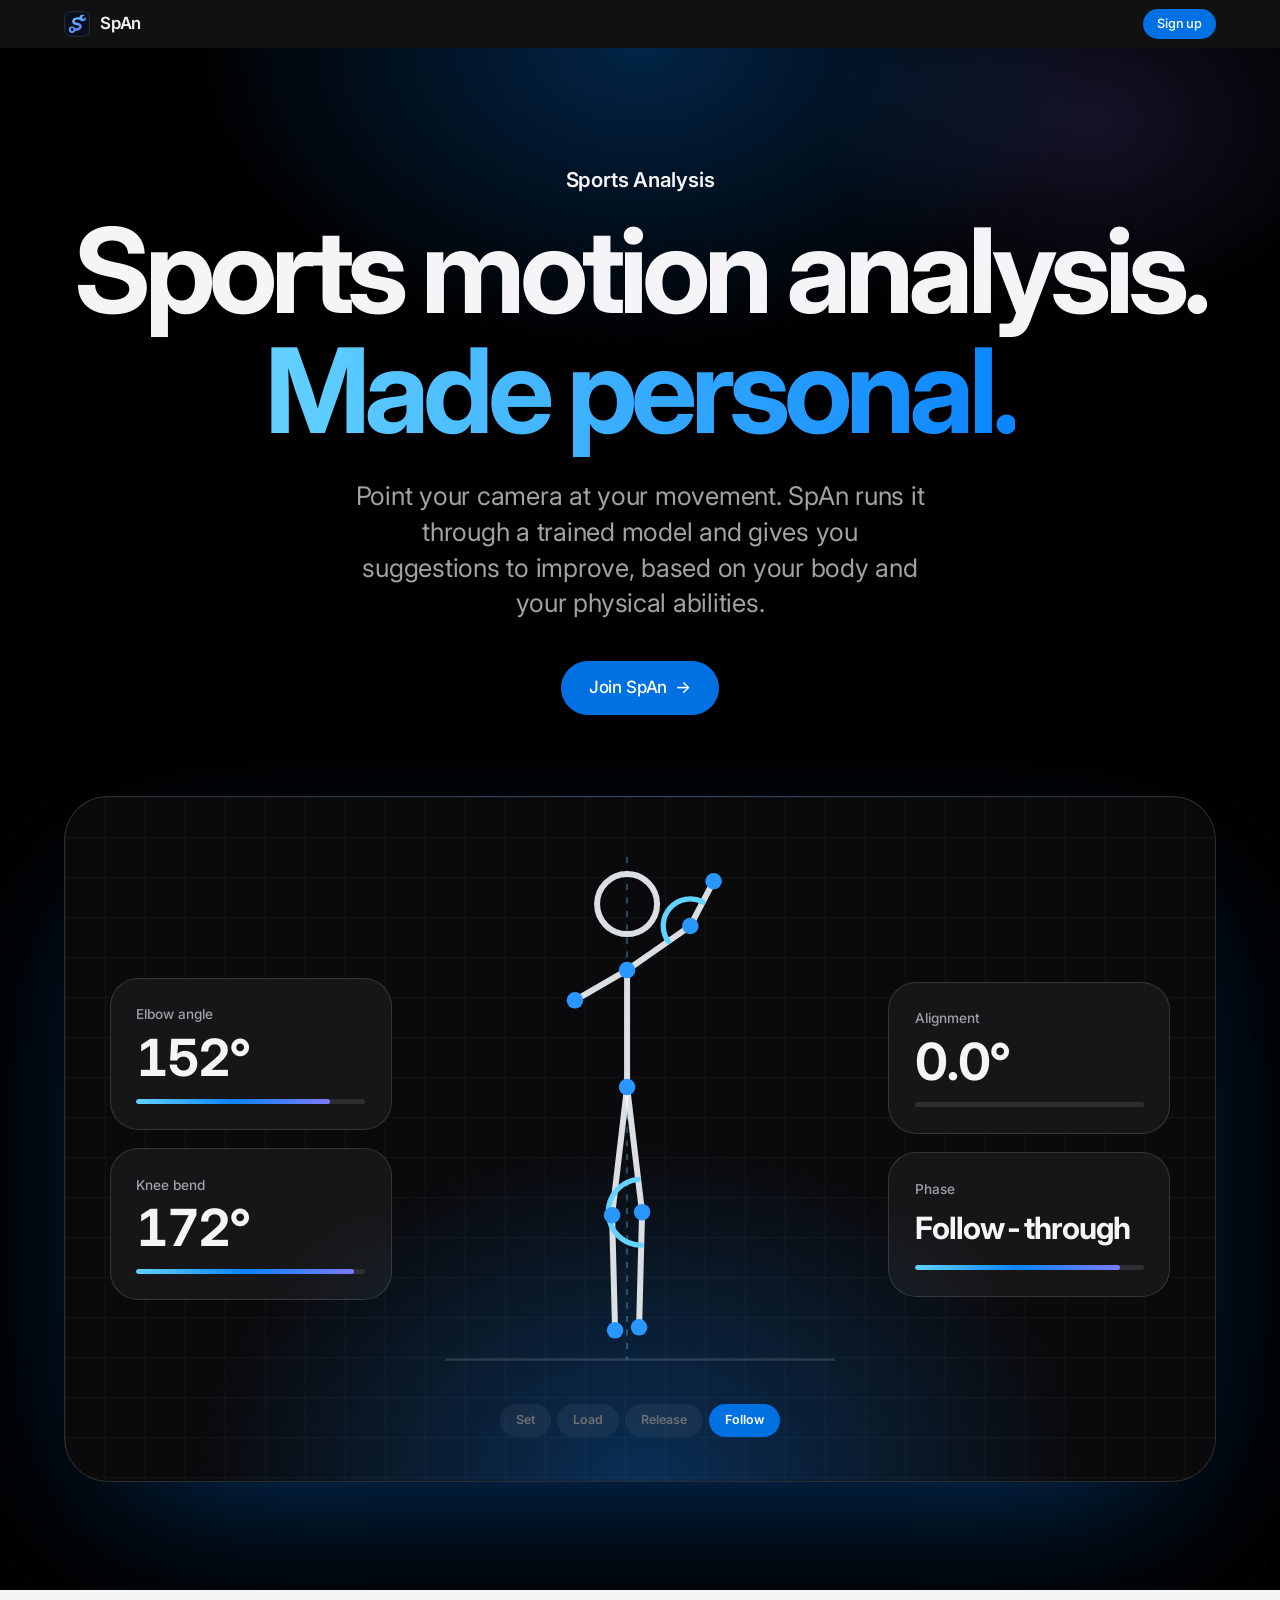
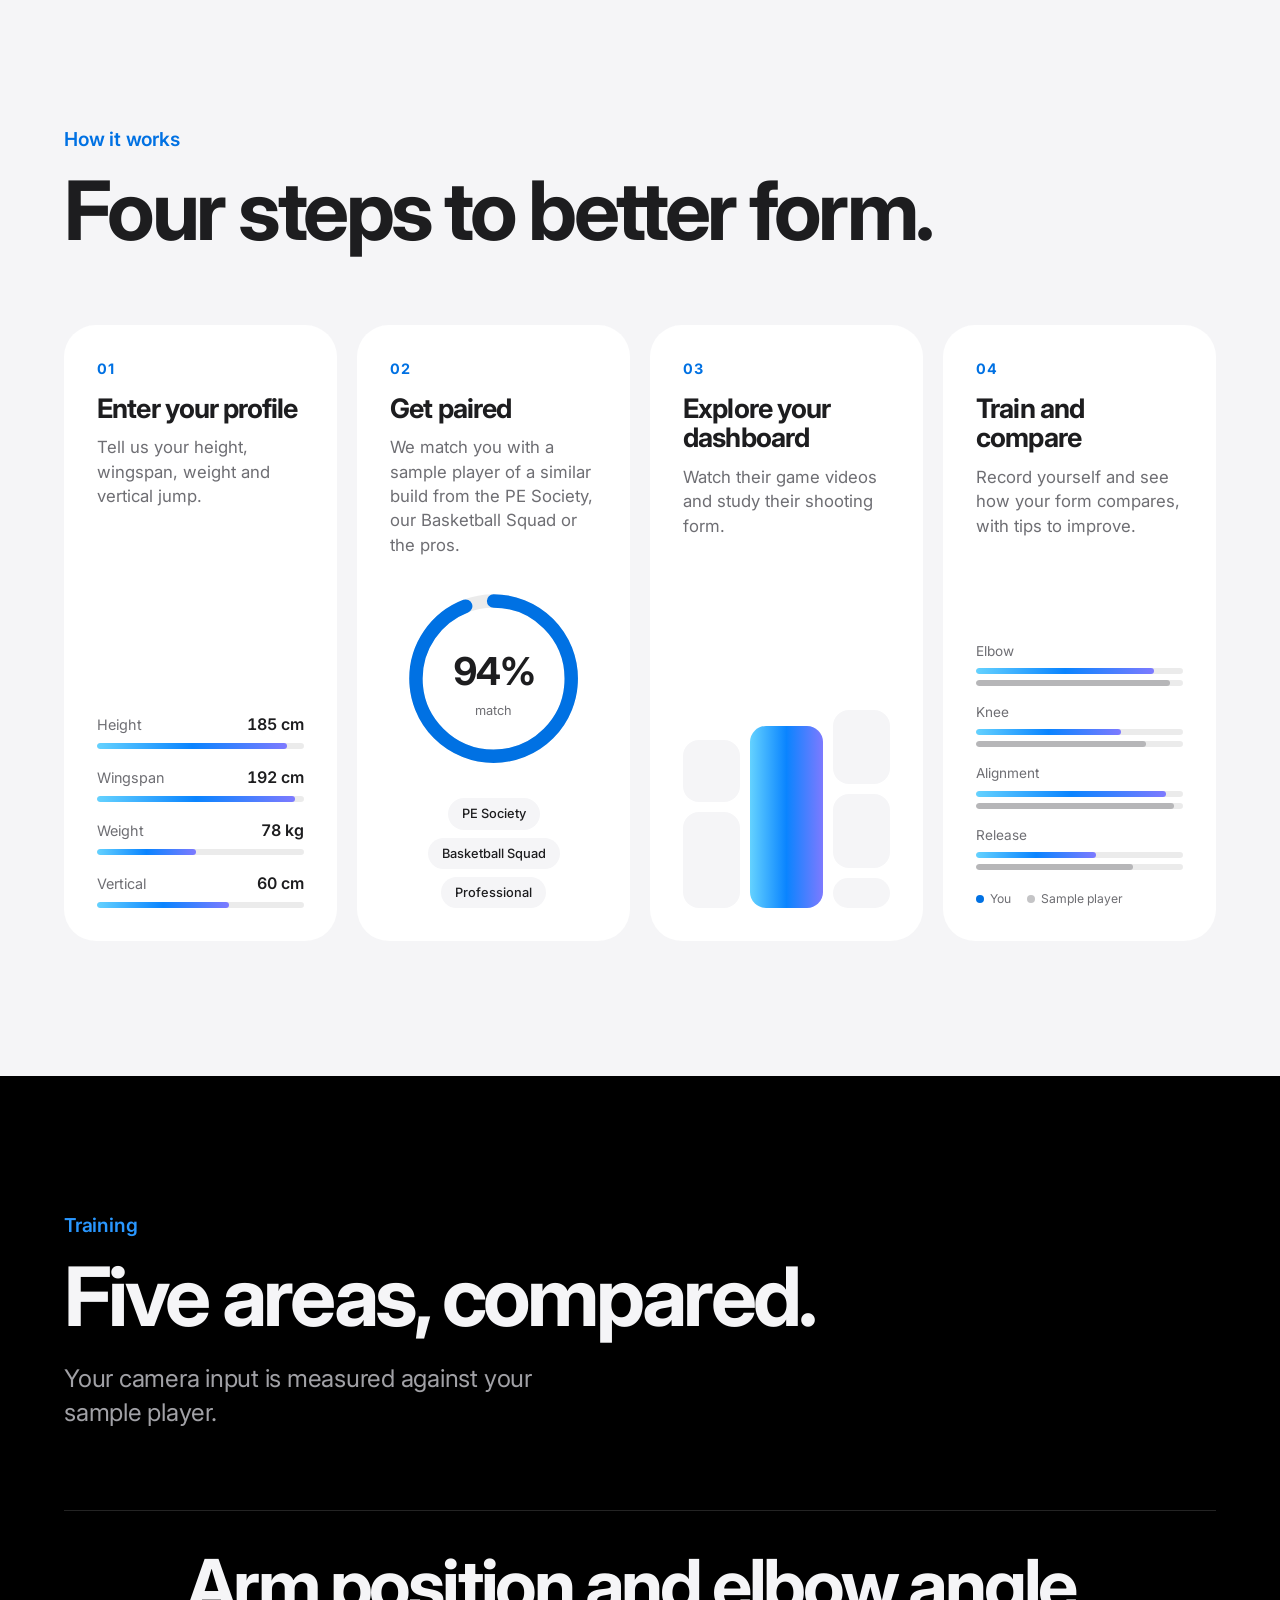
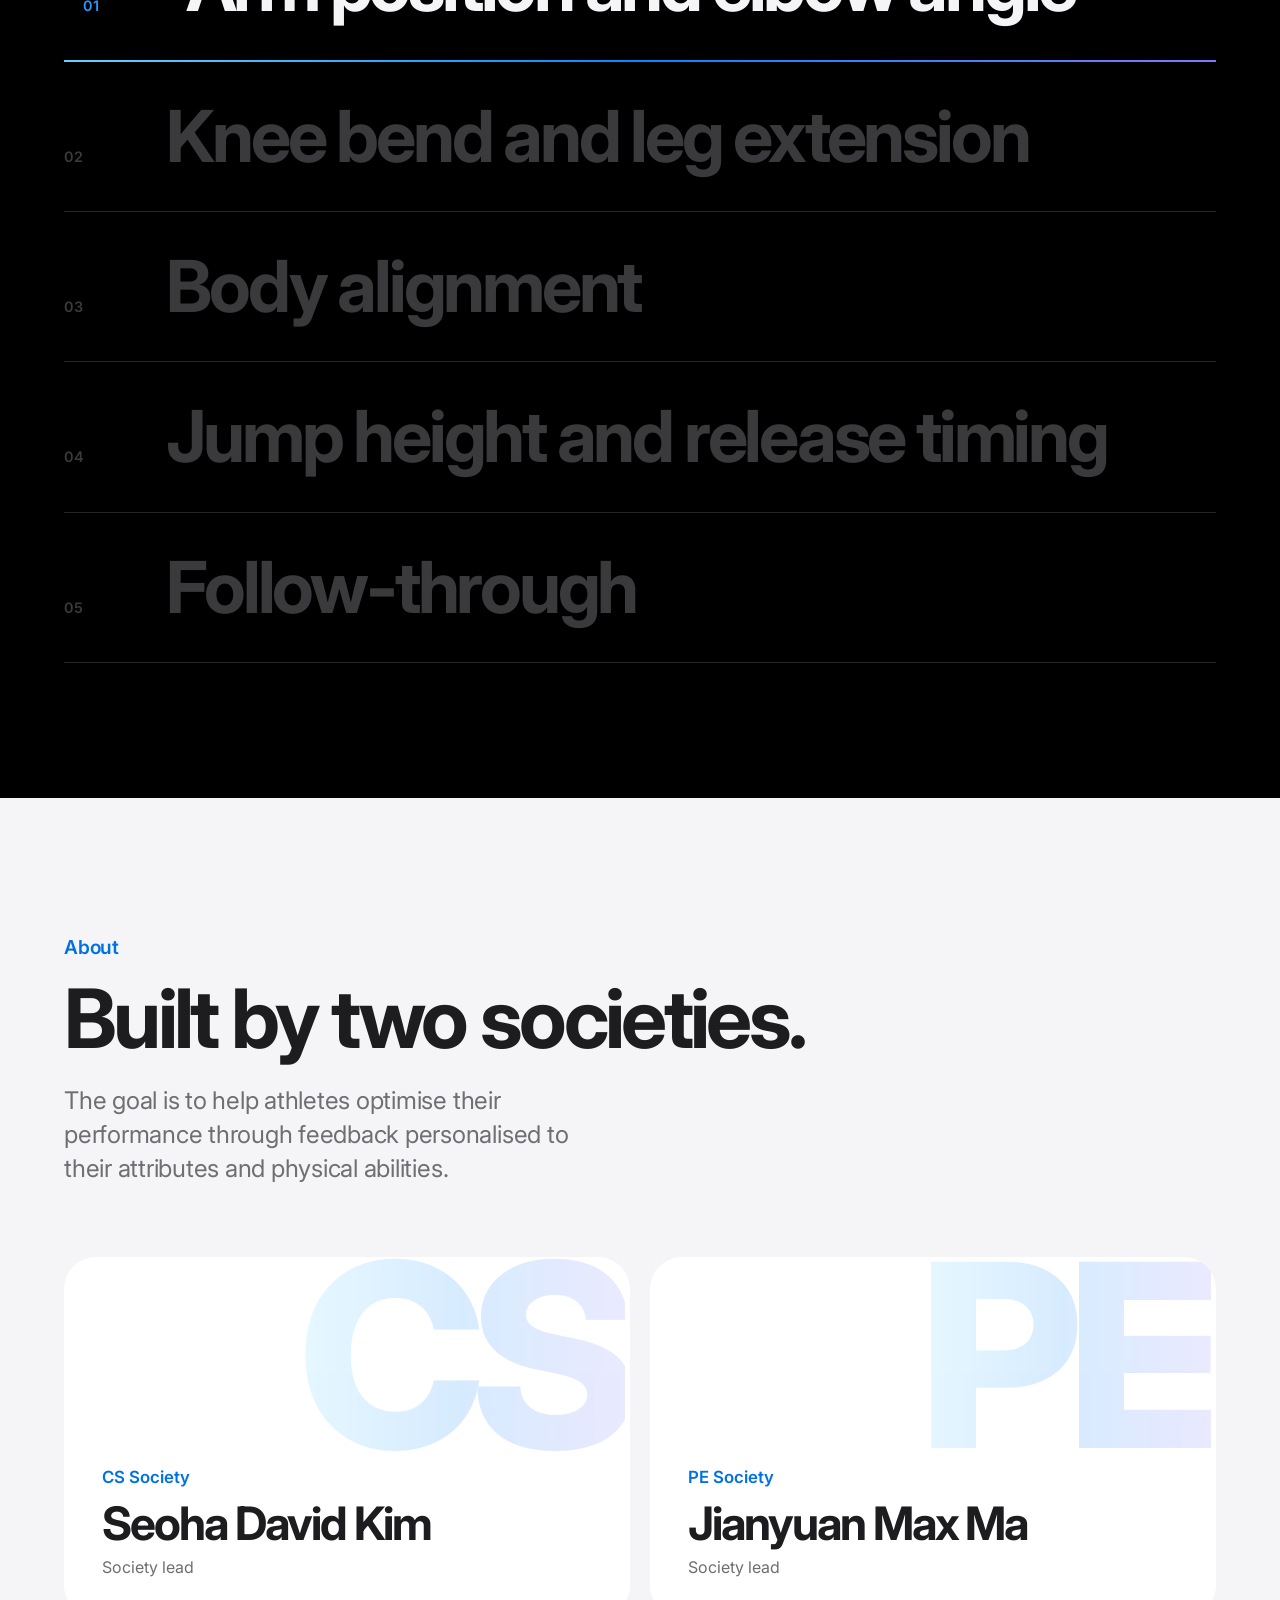
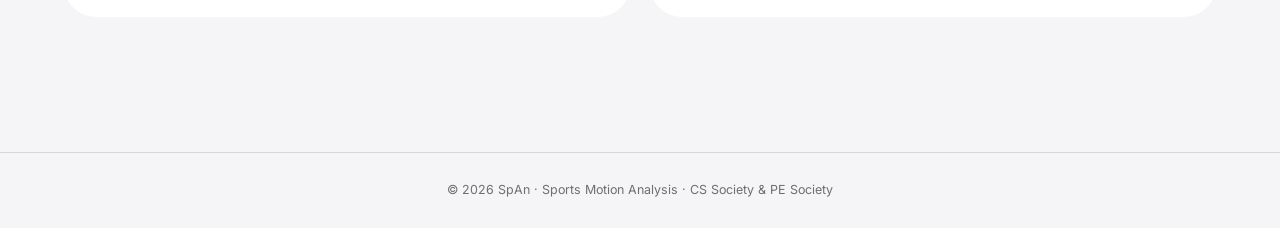
==== commit 06a936cd: "Signup + Dashboard" ====
--- a/index.html
+++ b/index.html
@@ -5,256 +5,175 @@
   <meta name="viewport" content="width=device-width, initial-scale=1">
   <title>SpAn | Sports Motion Analysis</title>
   <meta name="description" content="SpAn (Sports Analysis) uses your camera and a trained model to analyse your movement and give personalised feedback.">
-  <meta name="theme-color" content="#07080b">
-
-  <!-- Favicon -->
+  <meta name="theme-color" content="#000000">
   <link rel="icon" href="favicon.svg" type="image/svg+xml">
   <link rel="apple-touch-icon" href="favicon.svg">
-
   <link rel="preconnect" href="https://fonts.googleapis.com">
   <link rel="preconnect" href="https://fonts.gstatic.com" crossorigin>
   <link href="https://fonts.googleapis.com/css2?family=Inter:wght@400;500;600;700;800&display=swap" rel="stylesheet">
-  <link rel="stylesheet" href="style.css">
+  <link rel="stylesheet" href="css/base.css">
+  <link rel="stylesheet" href="css/launch.css">
 </head>
-<body>
-  <div class="glow" aria-hidden="true"></div>
+<body class="theme-dark">
 
   <header class="nav">
     <div class="nav-inner">
-      <a class="logo" href="#top" aria-label="SpAn home">
-        <img src="favicon.svg" alt="" width="24" height="24">
+      <a class="logo" href="index.html" aria-label="SpAn home">
+        <img src="favicon.svg" alt="" width="26" height="26">
         <span>SpAn</span>
       </a>
-      <nav aria-label="Primary">
-        <a href="#how">How it works</a>
-        <a href="#dashboard">Dashboard</a>
-        <a href="#training">Training</a>
-        <a href="#about">About</a>
-      </nav>
-      <a class="btn small" href="#start">Get started</a>
+      <a id="nav-cta" class="btn primary small" href="signup.html">Sign up</a>
     </div>
   </header>
 
-  <main id="top">
+  <main>
 
     <!-- HERO -->
-    <section class="hero">
-      <p class="pill reveal"><span class="dot"></span>Sports Analysis &middot; SpAn</p>
-      <h1 class="reveal">Sports motion analysis,<br><span class="grad">made personal.</span></h1>
-      <p class="lead reveal">
+    <section class="hero theme-dark">
+      <p class="eyebrow">Sports Analysis</p>
+      <h1>Sports motion analysis.<br><span class="grad">Made personal.</span></h1>
+      <p class="lead">
         Point your camera at your movement. SpAn runs it through a trained model and
         gives you suggestions to improve, based on your body and your physical abilities.
       </p>
-      <div class="cta-row reveal">
-        <a class="btn primary" href="#start">Get started</a>
-        <a class="btn ghost" href="#how">See how it works <span aria-hidden="true">&rarr;</span></a>
-      </div>
+      <a class="btn primary hero-cta" href="signup.html">Join SpAn <span class="arrow" aria-hidden="true">&rarr;</span></a>
 
-      <div class="hero-visual reveal" aria-hidden="true">
-        <div class="window">
-          <div class="window-bar"><i></i><i></i><i></i><span>shooting-form.span</span></div>
-          <div class="window-body">
-            <svg viewBox="-170 0 560 380" role="img" font-family="Inter, sans-serif">
-              <g stroke="#f5f5f7" stroke-opacity=".9" stroke-width="4" stroke-linecap="round" fill="none">
-                <line x1="150" y1="70" x2="150" y2="170"/>
-                <line x1="150" y1="90" x2="205" y2="70"/>
-                <line x1="205" y1="70" x2="215" y2="20"/>
-                <line x1="150" y1="90" x2="105" y2="105"/>
-                <line x1="150" y1="170" x2="185" y2="245"/>
-                <line x1="185" y1="245" x2="165" y2="330"/>
-                <line x1="150" y1="170" x2="115" y2="245"/>
-                <line x1="115" y1="245" x2="130" y2="330"/>
-              </g>
-              <circle cx="150" cy="45" r="22" fill="none" stroke="#f5f5f7" stroke-opacity=".9" stroke-width="4"/>
-              <path d="M 188 76 A 20 20 0 0 1 206 92" stroke="#ff7a1a" stroke-width="4" fill="none"/>
-              <!-- knee angle arc -->
-              <path d="M 172 220 A 28 28 0 0 1 188 268" stroke="#ff7a1a" stroke-width="4" fill="none"/>
-              <!-- body alignment guide + ground line -->
-              <line x1="150" y1="10" x2="150" y2="345" stroke="#ff7a1a" stroke-opacity=".35" stroke-width="1.5" stroke-dasharray="4 5"/>
-              <line x1="-20" y1="345" x2="300" y2="345" stroke="#f5f5f7" stroke-opacity=".18" stroke-width="1.5"/>
-
-              <!-- leader lines -->
-              <g stroke="#ff7a1a" stroke-opacity=".5" stroke-width="1" fill="none">
-                <line x1="212" y1="88" x2="236" y2="88"/>
-                <line x1="198" y1="246" x2="236" y2="246"/>
-                <line x1="150" y1="130" x2="-18" y2="130"/>
-                <line x1="215" y1="20" x2="236" y2="20"/>
-                <line x1="105" y1="105" x2="-18" y2="60"/>
-                <line x1="130" y1="345" x2="-18" y2="320"/>
-              </g>
-
-              <!-- right-hand callouts -->
-              <g>
-                <text x="244" y="22" fill="#8d93a1" font-size="11" font-weight="500">FOLLOW-THROUGH</text>
-                <text x="244" y="42" fill="#ff7a1a" font-size="17" font-weight="700">168&deg;</text>
-
-                <text x="244" y="86" fill="#8d93a1" font-size="11" font-weight="500">ELBOW ANGLE</text>
-                <text x="244" y="106" fill="#ff7a1a" font-size="17" font-weight="700">92&deg;</text>
-
-                <text x="244" y="244" fill="#8d93a1" font-size="11" font-weight="500">KNEE BEND</text>
-                <text x="244" y="264" fill="#ff7a1a" font-size="17" font-weight="700">138&deg;</text>
-              </g>
-
-              <!-- left-hand callouts -->
-              <g text-anchor="end">
-                <text x="-26" y="52" fill="#8d93a1" font-size="11" font-weight="500">OFF-HAND GUIDE</text>
-                <text x="-26" y="72" fill="#ff7a1a" font-size="17" font-weight="700">41&deg;</text>
-
-                <text x="-26" y="126" fill="#8d93a1" font-size="11" font-weight="500">BODY ALIGNMENT</text>
-                <text x="-26" y="146" fill="#ff7a1a" font-size="17" font-weight="700">4&deg; tilt</text>
-
-                <text x="-26" y="312" fill="#8d93a1" font-size="11" font-weight="500">JUMP &middot; RELEASE</text>
-                <text x="-26" y="332" fill="#ff7a1a" font-size="17" font-weight="700">58 cm &middot; 0.62 s</text>
-              </g>
-              <g fill="#ff7a1a">
-                <circle cx="150" cy="90" r="6"/><circle cx="205" cy="70" r="6"/>
-                <circle cx="215" cy="20" r="6"/><circle cx="105" cy="105" r="6"/>
-                <circle cx="150" cy="170" r="6"/><circle cx="185" cy="245" r="6"/>
-                <circle cx="165" cy="330" r="6"/><circle cx="115" cy="245" r="6"/>
-                <circle cx="130" cy="330" r="6"/>
-              </g>
-            </svg>
-          </div>
+      <div class="stage" id="stage" aria-hidden="true">
+        <div class="stage-side left">
+          <div class="metric"><span>Elbow angle</span><b id="m-elbow">&ndash;</b><div class="meter"><i id="mt-elbow"></i></div></div>
+          <div class="metric"><span>Knee bend</span><b id="m-knee">&ndash;</b><div class="meter"><i id="mt-knee"></i></div></div>
+        </div>
+        <div class="stage-fig">
+          <svg id="hero-figure" role="img"></svg>
+          <ol class="phases" id="hero-phases">
+            <li>Set</li><li>Load</li><li>Release</li><li>Follow</li>
+          </ol>
+        </div>
+        <div class="stage-side right">
+          <div class="metric"><span>Alignment</span><b id="m-align">&ndash;</b><div class="meter"><i id="mt-align"></i></div></div>
+          <div class="metric"><span>Phase</span><b class="txt" id="m-phase">Set</b><div class="meter"><i id="mt-phase"></i></div></div>
         </div>
       </div>
     </section>
 
     <!-- HOW IT WORKS -->
-    <section id="how" class="section">
-      <div class="container">
-        <p class="kicker">How it works</p>
-        <h2>Four steps to better form.</h2>
-        <p class="section-sub">From first open to personalised feedback.</p>
-        <div class="grid four">
-          <article class="card reveal">
-            <span class="num">1</span>
+    <section class="section theme-light">
+      <div class="section-head">
+        <p class="kicker reveal">How it works</p>
+        <h2 class="reveal">Four steps to better&nbsp;form.</h2>
+      </div>
+
+      <div class="bento">
+        <article class="tile reveal" data-delay="0">
+          <div>
+            <span class="step-n">01</span>
             <h3>Enter your profile</h3>
             <p>Tell us your height, wingspan, weight and vertical jump.</p>
-          </article>
-          <article class="card reveal">
-            <span class="num">2</span>
+          </div>
+          <div class="tile-visual mini-stats" aria-hidden="true">
+            <div class="ms"><span class="l">Height</span><span class="v"><span data-count="185">0</span> cm</span><span class="bar"><i style="--w:92%"></i></span></div>
+            <div class="ms"><span class="l">Wingspan</span><span class="v"><span data-count="192">0</span> cm</span><span class="bar"><i style="--w:96%"></i></span></div>
+            <div class="ms"><span class="l">Weight</span><span class="v"><span data-count="78">0</span> kg</span><span class="bar"><i style="--w:48%"></i></span></div>
+            <div class="ms"><span class="l">Vertical</span><span class="v"><span data-count="60">0</span> cm</span><span class="bar"><i style="--w:64%"></i></span></div>
+          </div>
+        </article>
+
+        <article class="tile reveal" data-delay="100">
+          <div>
+            <span class="step-n">02</span>
             <h3>Get paired</h3>
-            <p>We match you with a sample basketball player with a similar build.</p>
-          </article>
-          <article class="card reveal">
-            <span class="num">3</span>
+            <p>We match you with a sample player of a similar build from the PE Society, our Basketball Squad or the pros.</p>
+          </div>
+          <div class="tile-visual pair" aria-hidden="true">
+            <div class="ring-big">
+              <svg viewBox="0 0 120 120"><circle class="rb" cx="60" cy="60" r="52"/><circle class="rf" cx="60" cy="60" r="52"/></svg>
+              <div class="ring-txt"><span><span data-count="94">0</span>%</span><small>match</small></div>
+            </div>
+            <div class="chips"><span>PE Society</span><span>Basketball Squad</span><span>Professional</span></div>
+          </div>
+        </article>
+
+        <article class="tile reveal" data-delay="200">
+          <div>
+            <span class="step-n">03</span>
             <h3>Explore your dashboard</h3>
             <p>Watch their game videos and study their shooting form.</p>
-          </article>
-          <article class="card reveal">
-            <span class="num">4</span>
+          </div>
+          <div class="tile-visual mini-dash" aria-hidden="true">
+            <div><i style="--h:62px"></i><i style="--h:96px"></i></div>
+            <div><i class="hl" style="--h:182px"></i></div>
+            <div><i style="--h:74px"></i><i style="--h:74px"></i><i style="--h:30px"></i></div>
+          </div>
+        </article>
+
+        <article class="tile reveal" data-delay="300">
+          <div>
+            <span class="step-n">04</span>
             <h3>Train and compare</h3>
             <p>Record yourself and see how your form compares, with tips to improve.</p>
-          </article>
-        </div>
+          </div>
+          <div class="tile-visual cmp-mini" aria-hidden="true">
+            <div class="cm"><span class="l">Elbow</span><span class="bar you"><i style="--w:86%"></i></span><span class="bar them"><i style="--w:94%"></i></span></div>
+            <div class="cm"><span class="l">Knee</span><span class="bar you"><i style="--w:70%"></i></span><span class="bar them"><i style="--w:82%"></i></span></div>
+            <div class="cm"><span class="l">Alignment</span><span class="bar you"><i style="--w:92%"></i></span><span class="bar them"><i style="--w:96%"></i></span></div>
+            <div class="cm"><span class="l">Release</span><span class="bar you"><i style="--w:58%"></i></span><span class="bar them"><i style="--w:76%"></i></span></div>
+            <p class="legend"><span><i class="y"></i>You</span><span><i class="t"></i>Sample player</span></p>
+          </div>
+        </article>
       </div>
     </section>
 
-    <!-- STEP 0/1: NEW USER START -->
-    <section id="start" class="section">
-      <div class="container split">
-        <div>
-          <p class="kicker">Get started</p>
-          <h2>Let's set up your profile.</h2>
-          <p class="section-sub left">
-            Start with a few basic measurements. SpAn uses them to personalise your
-            feedback and choose a sample player to learn from.
-          </p>
-          <div id="summary" class="summary" hidden></div>
-        </div>
-
-        <form id="profile-form" class="form" novalidate>
-          <label>Height (cm)
-            <input type="number" name="height" min="100" max="250" step="0.1" placeholder="e.g. 185" required>
-          </label>
-          <label>Wingspan (cm)
-            <input type="number" name="wingspan" min="100" max="270" step="0.1" placeholder="e.g. 192" required>
-          </label>
-          <label>Weight (kg)
-            <input type="number" name="weight" min="30" max="200" step="0.1" placeholder="e.g. 78" required>
-          </label>
-          <label>Vertical jump (cm)
-            <input type="number" name="vertical" min="0" max="150" step="0.1" placeholder="e.g. 60" required>
-          </label>
-          <p id="form-error" class="error" role="alert" hidden></p>
-          <button class="btn primary block" type="submit">Save and continue</button>
-          <p class="fine">Your details stay on this device for now.</p>
-        </form>
+    <!-- FIVE AREAS -->
+    <section class="section theme-dark areas">
+      <div class="section-head">
+        <p class="kicker reveal">Training</p>
+        <h2 class="reveal">Five areas, compared.</h2>
+        <p class="section-sub reveal">Your camera input is measured against your sample player.</p>
       </div>
-    </section>
-
-    <!-- STEP 2: PAIRING -->
-    <section id="pairing" class="section">
-      <div class="container">
-        <p class="kicker">Pairing</p>
-        <h2>Your sample player.</h2>
-        <p class="section-sub">After your profile is saved, SpAn pairs you with a sample basketball player from:</p>
-        <div class="grid three">
-          <article class="card reveal"><h3>PE Society</h3><p>Form and technique reference from our physical education partners.</p></article>
-          <article class="card reveal"><h3>Basketball Squad</h3><p>Players from our own squad to learn from.</p></article>
-          <article class="card reveal"><h3>Professional Players</h3><p>Elite examples of shooting mechanics.</p></article>
-        </div>
-      </div>
-    </section>
-
-    <!-- STEP 3: DASHBOARD -->
-    <section id="dashboard" class="section">
-      <div class="container">
-        <p class="kicker">Dashboard</p>
-        <h2>Everything in one place.</h2>
-        <p class="section-sub">Everything about your sample player, at a glance.</p>
-        <div class="grid three">
-          <article class="card reveal"><div class="thumb">Video</div><h3>Game videos</h3><p>Watch real game footage of your matched player.</p></article>
-          <article class="card reveal"><div class="thumb">Form</div><h3>Shooting form</h3><p>Break down their mechanics frame by frame.</p></article>
-          <article class="card reveal"><div class="thumb">More</div><h3>And more</h3><p>Additional insights and resources coming soon.</p></article>
-        </div>
-      </div>
-    </section>
-
-    <!-- STEP 4: TRAINING -->
-    <section id="training" class="section">
-      <div class="container">
-        <p class="kicker">Training</p>
-        <h2>Compare your shooting form.</h2>
-        <p class="section-sub">Your camera input is compared against your sample player across five areas.</p>
-        <ul class="metrics">
-          <li class="reveal"><strong>Arm position and elbow angle</strong></li>
-          <li class="reveal"><strong>Knee bend and leg extension</strong></li>
-          <li class="reveal"><strong>Body alignment</strong></li>
-          <li class="reveal"><strong>Jump height and release timing</strong></li>
-          <li class="reveal"><strong>Follow-through</strong></li>
-        </ul>
-      </div>
+      <ol class="areas-list" id="areas">
+        <li><span class="n">01</span><span class="t">Arm position and elbow angle</span></li>
+        <li><span class="n">02</span><span class="t">Knee bend and leg extension</span></li>
+        <li><span class="n">03</span><span class="t">Body alignment</span></li>
+        <li><span class="n">04</span><span class="t">Jump height and release timing</span></li>
+        <li><span class="n">05</span><span class="t">Follow-through</span></li>
+      </ol>
     </section>
 
     <!-- ABOUT -->
-    <section id="about" class="section">
-      <div class="container">
-        <p class="kicker">About</p>
-        <h2>About SpAn.</h2>
-        <p class="section-sub">
+    <section class="section theme-light">
+      <div class="section-head">
+        <p class="kicker reveal">About</p>
+        <h2 class="reveal">Built by two&nbsp;societies.</h2>
+        <p class="section-sub reveal">
           The goal is to help athletes optimise their performance through feedback
           personalised to their attributes and physical abilities.
         </p>
-        <div class="grid two">
-          <article class="card reveal">
-            <h3>CS Society</h3>
-            <p>Led by <strong>Seoha David Kim</strong></p>
-          </article>
-          <article class="card reveal">
-            <h3>PE Society</h3>
-            <p>Led by <strong>Jianyuan Max Ma</strong></p>
-          </article>
-        </div>
+      </div>
+      <div class="people">
+        <article class="person reveal" data-delay="0">
+          <span class="mono" aria-hidden="true">CS</span>
+          <p class="role">CS Society</p>
+          <h3>Seoha David Kim</h3>
+          <p class="led">Society lead</p>
+        </article>
+        <article class="person reveal" data-delay="120">
+          <span class="mono" aria-hidden="true">PE</span>
+          <p class="role">PE Society</p>
+          <h3>Jianyuan Max Ma</h3>
+          <p class="led">Society lead</p>
+        </article>
       </div>
     </section>
 
   </main>
 
-  <footer class="footer">
+  <footer class="footer theme-light">
     <p>&copy; <span id="year"></span> SpAn &middot; Sports Motion Analysis &middot; CS Society &amp; PE Society</p>
   </footer>
 
-  <script src="script.js"></script>
+  <script src="js/storage.js"></script>
+  <script src="js/common.js"></script>
+  <script src="js/pose.js"></script>
+  <script src="js/launch.js"></script>
 </body>
 </html>
--- a/css/base.css
+++ b/css/base.css
@@ -0,0 +1,114 @@
+/* ===== Tokens ===== */
+:root {
+  --blue: #0071e3;
+  --blue-hover: #0077ed;
+  --cyan: #64d2ff;
+  --grad: linear-gradient(90deg, #64d2ff, #0a84ff 50%, #7d7aff);
+  --pad: clamp(20px, 5vw, 96px);   /* page gutter: sections run edge to edge */
+  --radius: 32px;
+  --ease: cubic-bezier(0.22, 1, 0.36, 1);
+  --font: -apple-system, BlinkMacSystemFont, "SF Pro Display", "Inter", "Segoe UI", Roboto, sans-serif;
+}
+
+/* Dark scope (default) */
+:root, .theme-dark {
+  --bg: #000;
+  --text: #f5f5f7;
+  --muted: #a1a1a6;
+  --card: #1d1d1f;
+  --card-2: rgba(255, 255, 255, 0.07);
+  --line: rgba(255, 255, 255, 0.14);
+  --accent: #2997ff;
+  --track: rgba(255, 255, 255, 0.12);
+  --them: rgba(255, 255, 255, 0.42);
+  --field-bg: rgba(255, 255, 255, 0.07);
+  --field-line: rgba(255, 255, 255, 0.2);
+  --bad: #ff6961;
+}
+/* Light scope */
+.theme-light {
+  --bg: #f5f5f7;
+  --text: #1d1d1f;
+  --muted: #6e6e73;
+  --card: #fff;
+  --card-2: #f5f5f7;
+  --line: rgba(0, 0, 0, 0.12);
+  --accent: #0071e3;
+  --track: rgba(0, 0, 0, 0.08);
+  --them: rgba(60, 60, 67, 0.3);
+  --field-bg: #fff;
+  --field-line: #d2d2d7;
+  --bad: #d70015;
+}
+.theme-dark, .theme-light { background: var(--bg); color: var(--text); }
+
+/* ===== Reset ===== */
+* { box-sizing: border-box; }
+html { scroll-behavior: smooth; scroll-padding-top: 64px; }
+body {
+  margin: 0; font-family: var(--font); line-height: 1.5; min-height: 100vh;
+  -webkit-font-smoothing: antialiased; text-rendering: optimizeLegibility;
+}
+a { color: inherit; text-decoration: none; }
+h1, h2, h3, p, ol, ul { margin: 0; }
+::selection { background: rgba(0, 113, 227, 0.35); }
+:focus-visible { outline: 2px solid var(--blue); outline-offset: 3px; border-radius: 8px; }
+
+/* ===== Nav (translucent dark on every page, like apple.com) ===== */
+.nav {
+  position: sticky; top: 0; z-index: 50; color: #f5f5f7;
+  background: rgba(22, 22, 23, 0.8);
+  -webkit-backdrop-filter: saturate(180%) blur(20px);
+  backdrop-filter: saturate(180%) blur(20px);
+}
+.nav-inner { height: 48px; padding: 0 var(--pad); display: flex; align-items: center; justify-content: space-between; gap: 24px; }
+.logo { display: flex; align-items: center; gap: 10px; font-weight: 600; font-size: 1.05rem; letter-spacing: -0.01em; }
+.logo img { border-radius: 7px; display: block; }
+.nav-link { color: rgba(245, 245, 247, 0.8); font-size: 0.82rem; transition: color 0.2s; }
+.nav-link:hover { color: #fff; }
+
+/* ===== Buttons ===== */
+.btn {
+  display: inline-flex; align-items: center; justify-content: center; gap: 8px;
+  padding: 14px 28px; border-radius: 980px; border: 0; cursor: pointer;
+  font: inherit; font-size: 1.06rem; font-weight: 500; letter-spacing: -0.01em;
+  transition: background 0.25s, transform 0.35s var(--ease);
+}
+.btn:active { transform: scale(0.97); }
+.btn.primary { background: var(--blue); color: #fff; }
+.btn.primary:hover { background: var(--blue-hover); transform: scale(1.03); }
+.btn.small { padding: 5px 14px; font-size: 0.8rem; }
+.btn.block { width: 100%; }
+.btn .arrow { transition: transform 0.3s var(--ease); }
+.btn:hover .arrow { transform: translateX(4px); }
+
+/* ===== Forms ===== */
+.field { display: grid; gap: 8px; font-size: 0.9rem; font-weight: 500; color: var(--muted); }
+.field input {
+  width: 100%; padding: 15px 16px; border-radius: 14px; border: 1px solid var(--field-line);
+  background: var(--field-bg); color: var(--text); font: inherit; font-size: 1.05rem;
+  transition: border-color 0.2s, box-shadow 0.2s;
+}
+.field input::placeholder { color: #8e8e93; opacity: 0.7; }
+.field input:focus { outline: none; border-color: var(--blue); box-shadow: 0 0 0 4px rgba(0, 113, 227, 0.25); }
+.field input.invalid { border-color: var(--bad); box-shadow: 0 0 0 4px rgba(255, 69, 58, 0.16); animation: shake 0.35s; }
+.error { color: var(--bad); font-size: 0.9rem; min-height: 1.3em; }
+@keyframes shake { 25% { transform: translateX(-4px); } 50% { transform: translateX(4px); } 75% { transform: translateX(-2px); } }
+
+/* ===== Footer ===== */
+.footer { padding: 28px var(--pad); color: var(--muted); border-top: 1px solid var(--line); font-size: 0.78rem; text-align: center; }
+
+/* ===== Scroll reveal ===== */
+.js .reveal { opacity: 0; transform: translateY(32px); transition: opacity 1s var(--ease), transform 1s var(--ease); }
+.js .reveal.in { opacity: 1; transform: none; }
+
+/* ===== Page transition ===== */
+body { animation: pageIn 0.6s var(--ease) both; }
+body.leaving { opacity: 0; transform: scale(0.99); transition: opacity 0.3s ease, transform 0.3s ease; }
+@keyframes pageIn { from { opacity: 0; } to { opacity: 1; } }
+
+@media (prefers-reduced-motion: reduce) {
+  html { scroll-behavior: auto; }
+  *, *::before, *::after { animation-duration: 0.01ms !important; animation-iteration-count: 1 !important; transition-duration: 0.01ms !important; }
+  .js .reveal { opacity: 1; transform: none; }
+}
--- a/css/launch.css
+++ b/css/launch.css
@@ -0,0 +1,199 @@
+/* ===== Hero ===== */
+.hero {
+  position: relative; overflow: hidden; text-align: center;
+  padding: clamp(72px, 13vh, 150px) 0 clamp(72px, 12vh, 140px);
+}
+.hero::before {
+  content: ""; position: absolute; inset: 0 0 auto 0; height: 80vh; pointer-events: none;
+  background:
+    radial-gradient(50% 60% at 50% 0%, rgba(10, 132, 255, 0.28), transparent 70%),
+    radial-gradient(30% 40% at 85% 10%, rgba(125, 122, 255, 0.16), transparent 70%);
+  animation: fadeIn 1.6s var(--ease) both;
+}
+.hero > * { position: relative; }
+@keyframes fadeIn { from { opacity: 0; } to { opacity: 1; } }
+@keyframes rise { from { opacity: 0; transform: translateY(24px); } to { opacity: 1; transform: none; } }
+
+.eyebrow { font-size: clamp(1.05rem, 1.6vw, 1.5rem); font-weight: 600; letter-spacing: -0.01em; margin-bottom: 14px; animation: rise 0.9s var(--ease) both; }
+.hero h1 {
+  font-size: clamp(2.9rem, 9.2vw, 8.4rem); line-height: 1.02; font-weight: 700; letter-spacing: -0.05em;
+  padding: 0 var(--pad); animation: rise 1s 0.08s var(--ease) both;
+}
+.grad {
+  background: var(--grad); background-size: 200% 100%; animation: sheen 7s ease-in-out infinite;
+  -webkit-background-clip: text; background-clip: text; color: transparent;
+}
+@keyframes sheen { 0%, 100% { background-position: 0% 0; } 50% { background-position: 100% 0; } }
+.lead {
+  color: var(--muted); font-size: clamp(1.1rem, 2vw, 1.6rem); line-height: 1.4; letter-spacing: -0.01em;
+  max-width: 44ch; margin: 28px auto 0; padding: 0 var(--pad); animation: rise 1s 0.18s var(--ease) both;
+}
+.hero-cta { margin-top: 40px; animation: rise 1s 0.28s var(--ease) both; }
+
+/* The stage: a full-width live preview */
+.stage {
+  --s: 0.92;
+  margin: clamp(56px, 9vh, 110px) var(--pad) 0; padding: clamp(24px, 3.5vw, 56px);
+  display: grid; grid-template-columns: minmax(0, 1fr) auto minmax(0, 1fr); gap: clamp(20px, 3vw, 56px); align-items: center;
+  border-radius: 44px; border: 1px solid var(--line); text-align: left;
+  background:
+    radial-gradient(55% 70% at 50% 100%, rgba(10, 132, 255, 0.3), transparent 70%),
+    linear-gradient(rgba(255, 255, 255, 0.035) 1px, transparent 1px) 0 0 / 40px 40px,
+    linear-gradient(90deg, rgba(255, 255, 255, 0.035) 1px, transparent 1px) 0 0 / 40px 40px,
+    #0a0a0c;
+  box-shadow: 0 60px 160px -60px rgba(10, 132, 255, 0.45);
+  transform: scale(var(--s)); transform-origin: 50% 0%; will-change: transform;
+  animation: rise 1.2s 0.4s var(--ease) both;
+}
+.stage-fig { display: flex; flex-direction: column; align-items: center; gap: 22px; }
+.stage-fig svg { height: clamp(360px, 60vh, 640px); width: auto; aspect-ratio: 280 / 360; display: block; }
+.stage-side { display: grid; gap: 18px; }
+.stage-side.left { justify-self: end; width: 100%; max-width: 380px; }
+.stage-side.right { justify-self: start; width: 100%; max-width: 380px; }
+
+.metric {
+  padding: clamp(18px, 2vw, 28px); border-radius: 28px; border: 1px solid var(--line);
+  background: rgba(255, 255, 255, 0.05); -webkit-backdrop-filter: blur(14px); backdrop-filter: blur(14px);
+  transition: transform 0.5s var(--ease), border-color 0.3s;
+}
+.metric:hover { transform: translateY(-4px); border-color: rgba(100, 210, 255, 0.5); }
+.metric span { display: block; font-size: 0.85rem; font-weight: 500; color: var(--muted); }
+.metric b {
+  display: block; margin: 6px 0 14px; font-size: clamp(2.2rem, 4vw, 3.8rem); font-weight: 700; letter-spacing: -0.04em;
+  line-height: 1.05; font-variant-numeric: tabular-nums;
+}
+.metric b.txt { font-size: clamp(1.5rem, 2.4vw, 2.3rem); line-height: 1.5; letter-spacing: -0.03em; }
+.meter { height: 5px; border-radius: 5px; background: rgba(255, 255, 255, 0.1); overflow: hidden; }
+.meter i { display: block; height: 100%; width: 0; border-radius: 5px; background: var(--grad); }
+
+.phases { list-style: none; padding: 0; display: flex; gap: 6px; }
+.phases li {
+  padding: 7px 16px; border-radius: 980px; font-size: 0.78rem; font-weight: 600; color: #6e6e73;
+  background: rgba(255, 255, 255, 0.05); transition: color 0.3s, background 0.3s;
+}
+.phases li.on { color: #fff; background: var(--blue); }
+
+/* ===== Sections ===== */
+.section { padding: clamp(88px, 15vh, 180px) var(--pad); }
+.section-head { max-width: 1400px; }
+.kicker { color: var(--accent); font-size: clamp(1.05rem, 1.5vw, 1.4rem); font-weight: 600; letter-spacing: -0.01em; margin-bottom: 14px; }
+.section h2 { font-size: clamp(2.4rem, 6.4vw, 5.6rem); line-height: 1.04; font-weight: 700; letter-spacing: -0.045em; }
+.section-sub { color: var(--muted); font-size: clamp(1.1rem, 1.9vw, 1.6rem); line-height: 1.4; letter-spacing: -0.01em; max-width: 36ch; margin-top: 22px; }
+
+/* Bento tiles */
+.bento { display: grid; grid-template-columns: repeat(4, minmax(0, 1fr)); gap: 20px; margin-top: clamp(48px, 8vh, 96px); }
+.tile {
+  background: var(--card); border-radius: var(--radius); padding: clamp(28px, 2.6vw, 44px);
+  min-height: clamp(460px, 58vh, 600px); display: flex; flex-direction: column; justify-content: space-between; overflow: hidden;
+  transition: transform 0.6s var(--ease), box-shadow 0.6s var(--ease), opacity 1s var(--ease);
+}
+.js .tile.reveal { transition: opacity 1s var(--ease), transform 1s var(--ease), box-shadow 0.6s var(--ease); }
+.tile:hover { box-shadow: 0 40px 80px -40px rgba(0, 0, 0, 0.28); }
+.js .tile.reveal.in:hover { transform: translateY(-6px) scale(1.012); }
+.step-n { display: block; color: var(--accent); font-size: 0.9rem; font-weight: 700; letter-spacing: 0.08em; margin-bottom: 14px; }
+.tile h3 { font-size: clamp(1.5rem, 2.1vw, 2.1rem); font-weight: 700; letter-spacing: -0.035em; line-height: 1.1; }
+.tile p { color: var(--muted); font-size: 1.05rem; line-height: 1.45; margin-top: 12px; }
+.tile-visual { padding-top: 32px; }
+
+/* Tile 1: stats */
+.mini-stats { display: grid; gap: 16px; }
+.ms { display: grid; grid-template-columns: 1fr auto; gap: 7px 12px; align-items: baseline; }
+.ms .l { color: var(--muted); font-size: 0.9rem; }
+.ms .v { font-weight: 600; font-variant-numeric: tabular-nums; }
+.ms .bar { grid-column: 1 / -1; }
+.bar { display: block; height: 6px; border-radius: 6px; background: var(--track); overflow: hidden; }
+.bar i { display: block; height: 100%; width: 0; border-radius: 6px; background: var(--grad); transition: width 1.4s 0.3s var(--ease); }
+.reveal.in .bar i { width: var(--w); }
+.bar.them i { background: var(--them); transition-delay: 0.5s; }
+
+/* Tile 2: match ring */
+.pair { display: grid; gap: 24px; justify-items: center; }
+.ring-big { position: relative; width: clamp(150px, 14vw, 190px); aspect-ratio: 1; }
+.ring-big svg { width: 100%; height: 100%; transform: rotate(-90deg); }
+.ring-big circle { fill: none; stroke-width: 9; }
+.rb { stroke: var(--track); }
+.rf { stroke: var(--accent); stroke-linecap: round; stroke-dasharray: 326.7; stroke-dashoffset: 326.7; transition: stroke-dashoffset 1.8s 0.3s var(--ease); }
+.reveal.in .rf { stroke-dashoffset: 19.6; }
+.ring-txt { position: absolute; inset: 0; display: grid; place-content: center; text-align: center; }
+.ring-txt > span { font-size: clamp(2rem, 3vw, 2.8rem); font-weight: 700; letter-spacing: -0.04em; font-variant-numeric: tabular-nums; }
+.ring-txt small { color: var(--muted); font-size: 0.8rem; }
+.chips { display: flex; flex-wrap: wrap; gap: 8px; justify-content: center; }
+.chips span { padding: 6px 14px; border-radius: 980px; background: var(--card-2); font-size: 0.8rem; font-weight: 500; transition: background 0.3s, color 0.3s; }
+.chips span:hover { background: var(--blue); color: #fff; }
+
+/* Tile 3: mini dashboard */
+.mini-dash { display: grid; grid-template-columns: 1fr 1.3fr 1fr; gap: 10px; align-items: end; height: 260px; }
+.mini-dash > div { display: grid; gap: 10px; }
+.mini-dash i {
+  display: block; height: var(--h); border-radius: 16px; background: var(--card-2);
+  transform: scaleY(0); transform-origin: bottom; transition: transform 1.1s var(--ease);
+}
+.mini-dash i.hl { background: var(--grad); }
+.reveal.in .mini-dash i { transform: scaleY(1); }
+.mini-dash i:nth-child(2) { transition-delay: 0.15s; }
+.mini-dash i:nth-child(3) { transition-delay: 0.3s; }
+.mini-dash > div:nth-child(2) i { transition-delay: 0.2s; }
+.mini-dash > div:nth-child(3) i { transition-delay: 0.1s; }
+
+/* Tile 4: compare */
+.cmp-mini { display: grid; gap: 16px; }
+.cm { display: grid; gap: 6px; }
+.cm .l { color: var(--muted); font-size: 0.85rem; margin-bottom: 1px; }
+.cm .bar.them i { transition-delay: 0.6s; }
+.cmp-mini .legend { display: flex; gap: 16px; margin: 4px 0 0; font-size: 0.76rem; color: var(--muted); }
+.legend span { display: inline-flex; align-items: center; gap: 6px; }
+.legend i { width: 8px; height: 8px; border-radius: 50%; display: inline-block; }
+.legend .y { background: var(--accent); }
+.legend .t { background: var(--them); }
+
+/* ===== Five areas (scroll-highlighted list) ===== */
+.areas-list { list-style: none; padding: 0; margin: clamp(56px, 9vh, 110px) 0 0; border-top: 1px solid var(--line); counter-reset: a; }
+.areas-list li {
+  position: relative; display: grid; grid-template-columns: clamp(56px, 8vw, 120px) 1fr; align-items: baseline;
+  padding: clamp(22px, 4vh, 44px) 0; border-bottom: 1px solid var(--line);
+  font-size: clamp(1.9rem, 5.6vw, 5rem); font-weight: 700; letter-spacing: -0.045em; line-height: 1.08;
+  color: #3a3a3c; cursor: default;
+  transition: color 0.6s var(--ease), padding-left 0.7s var(--ease);
+}
+.areas-list .n { font-size: 0.9rem; font-weight: 600; letter-spacing: 0.08em; color: inherit; }
+.areas-list li.active { color: #f5f5f7; padding-left: clamp(8px, 1.5vw, 28px); }
+.areas-list li.active .n { color: var(--accent); }
+.areas-list li::after {
+  content: ""; position: absolute; left: 0; bottom: -1px; height: 2px; width: 100%; background: var(--grad);
+  transform: scaleX(0); transform-origin: left; transition: transform 0.9s var(--ease);
+}
+.areas-list li.active::after { transform: scaleX(1); }
+
+/* ===== People ===== */
+.people { display: grid; grid-template-columns: repeat(2, minmax(0, 1fr)); gap: 20px; margin-top: clamp(48px, 8vh, 96px); }
+.person {
+  position: relative; overflow: hidden; background: var(--card); border-radius: var(--radius);
+  padding: clamp(28px, 3vw, 52px); min-height: clamp(280px, 40vh, 420px);
+  display: flex; flex-direction: column; justify-content: flex-end;
+  transition: transform 0.6s var(--ease), box-shadow 0.6s var(--ease), opacity 1s var(--ease);
+}
+.js .person.reveal { transition: opacity 1s var(--ease), transform 1s var(--ease), box-shadow 0.6s var(--ease); }
+.js .person.reveal.in:hover { transform: translateY(-6px) scale(1.012); box-shadow: 0 40px 80px -40px rgba(0, 0, 0, 0.28); }
+.mono {
+  position: absolute; top: -0.12em; right: 0.02em; font-size: clamp(9rem, 20vw, 20rem); font-weight: 800; letter-spacing: -0.06em; line-height: 1;
+  background: var(--grad); -webkit-background-clip: text; background-clip: text; color: transparent; opacity: 0.16;
+  transition: opacity 0.6s, transform 0.8s var(--ease);
+}
+.person:hover .mono { opacity: 0.3; transform: translateY(8px) scale(1.03); }
+.role { color: var(--accent); font-weight: 600; font-size: 1.05rem; position: relative; }
+.person h3 { font-size: clamp(1.9rem, 3.6vw, 3.4rem); font-weight: 700; letter-spacing: -0.045em; line-height: 1.05; margin-top: 8px; position: relative; }
+.led { color: var(--muted); margin-top: 8px; position: relative; }
+
+/* ===== Responsive ===== */
+@media (max-width: 1100px) {
+  .bento { grid-template-columns: repeat(2, minmax(0, 1fr)); }
+  .stage { grid-template-columns: 1fr; border-radius: 32px; }
+  .stage-fig { order: -1; }
+  .stage-side { grid-template-columns: 1fr 1fr; max-width: none !important; justify-self: stretch !important; }
+}
+@media (max-width: 640px) {
+  .bento, .people { grid-template-columns: 1fr; }
+  .tile { min-height: 0; }
+  .stage-fig svg { height: 320px; }
+  .phases li { padding: 6px 11px; font-size: 0.72rem; }
+}
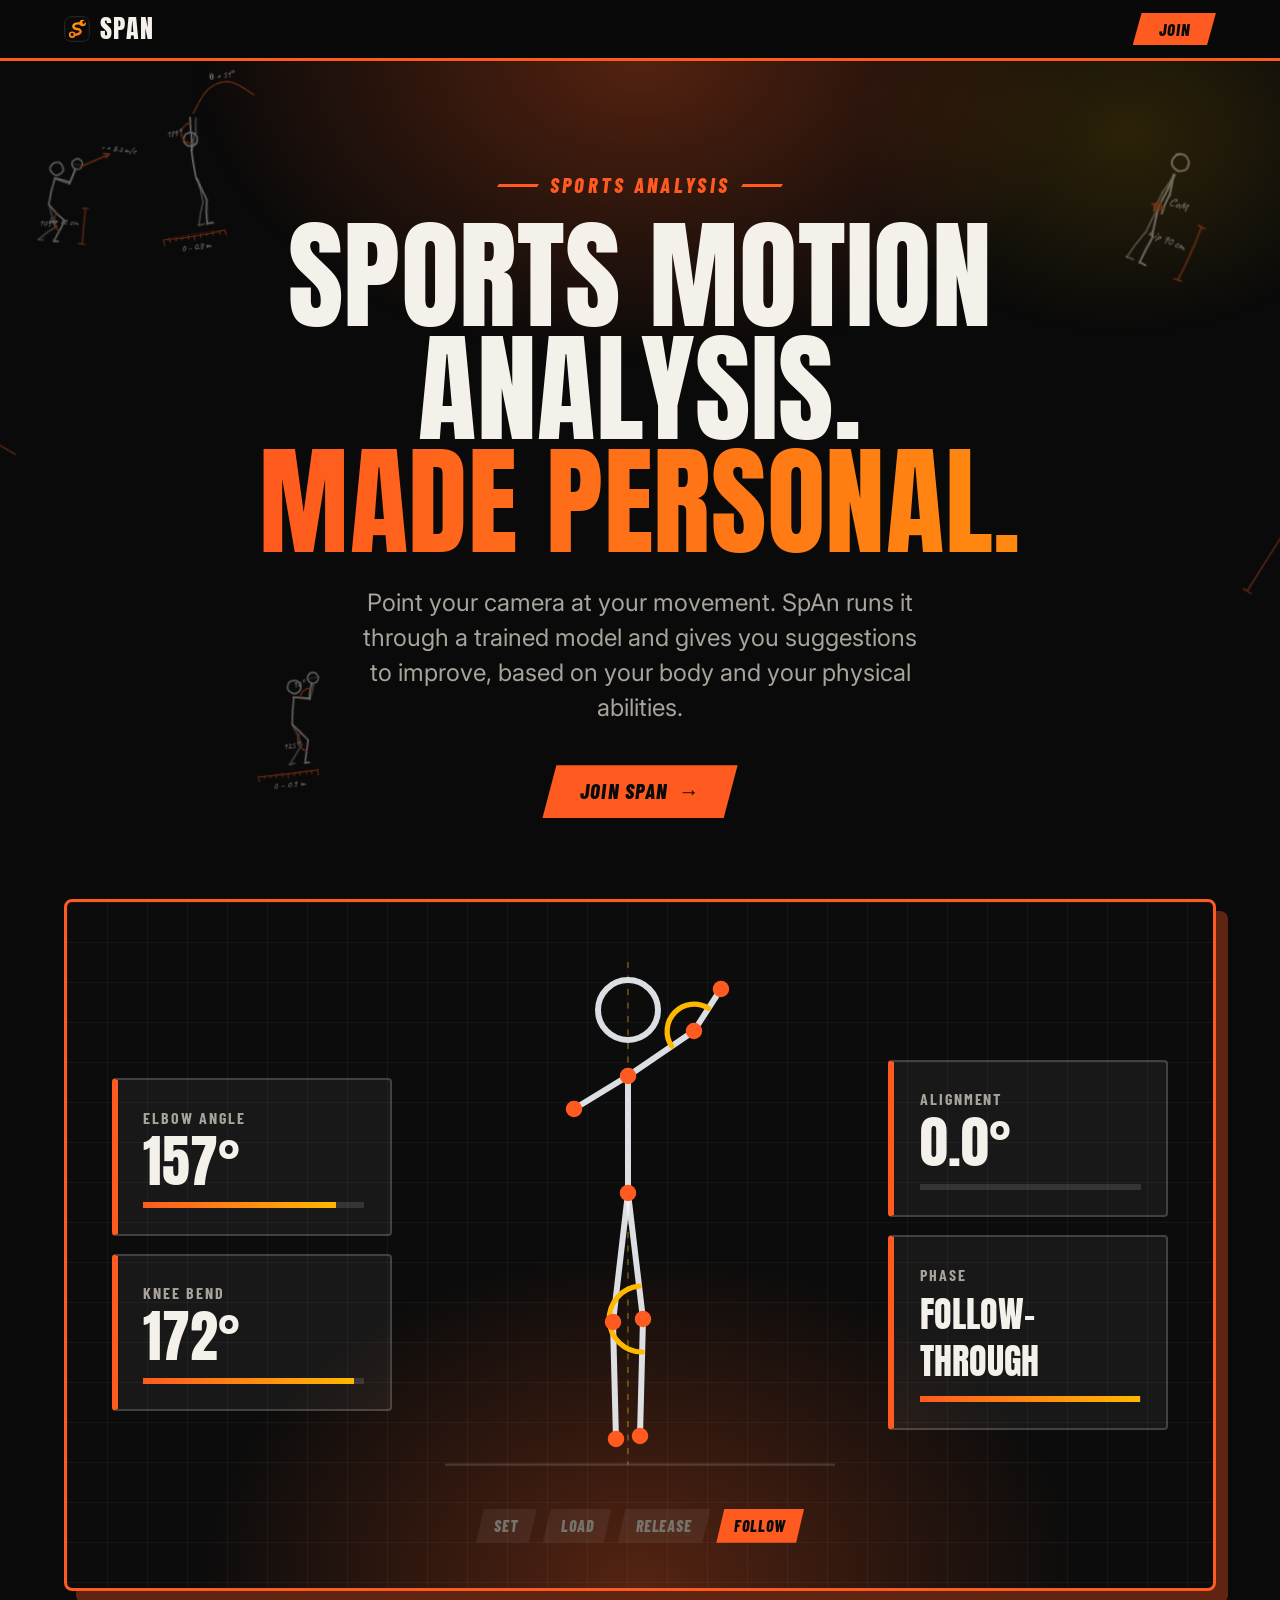
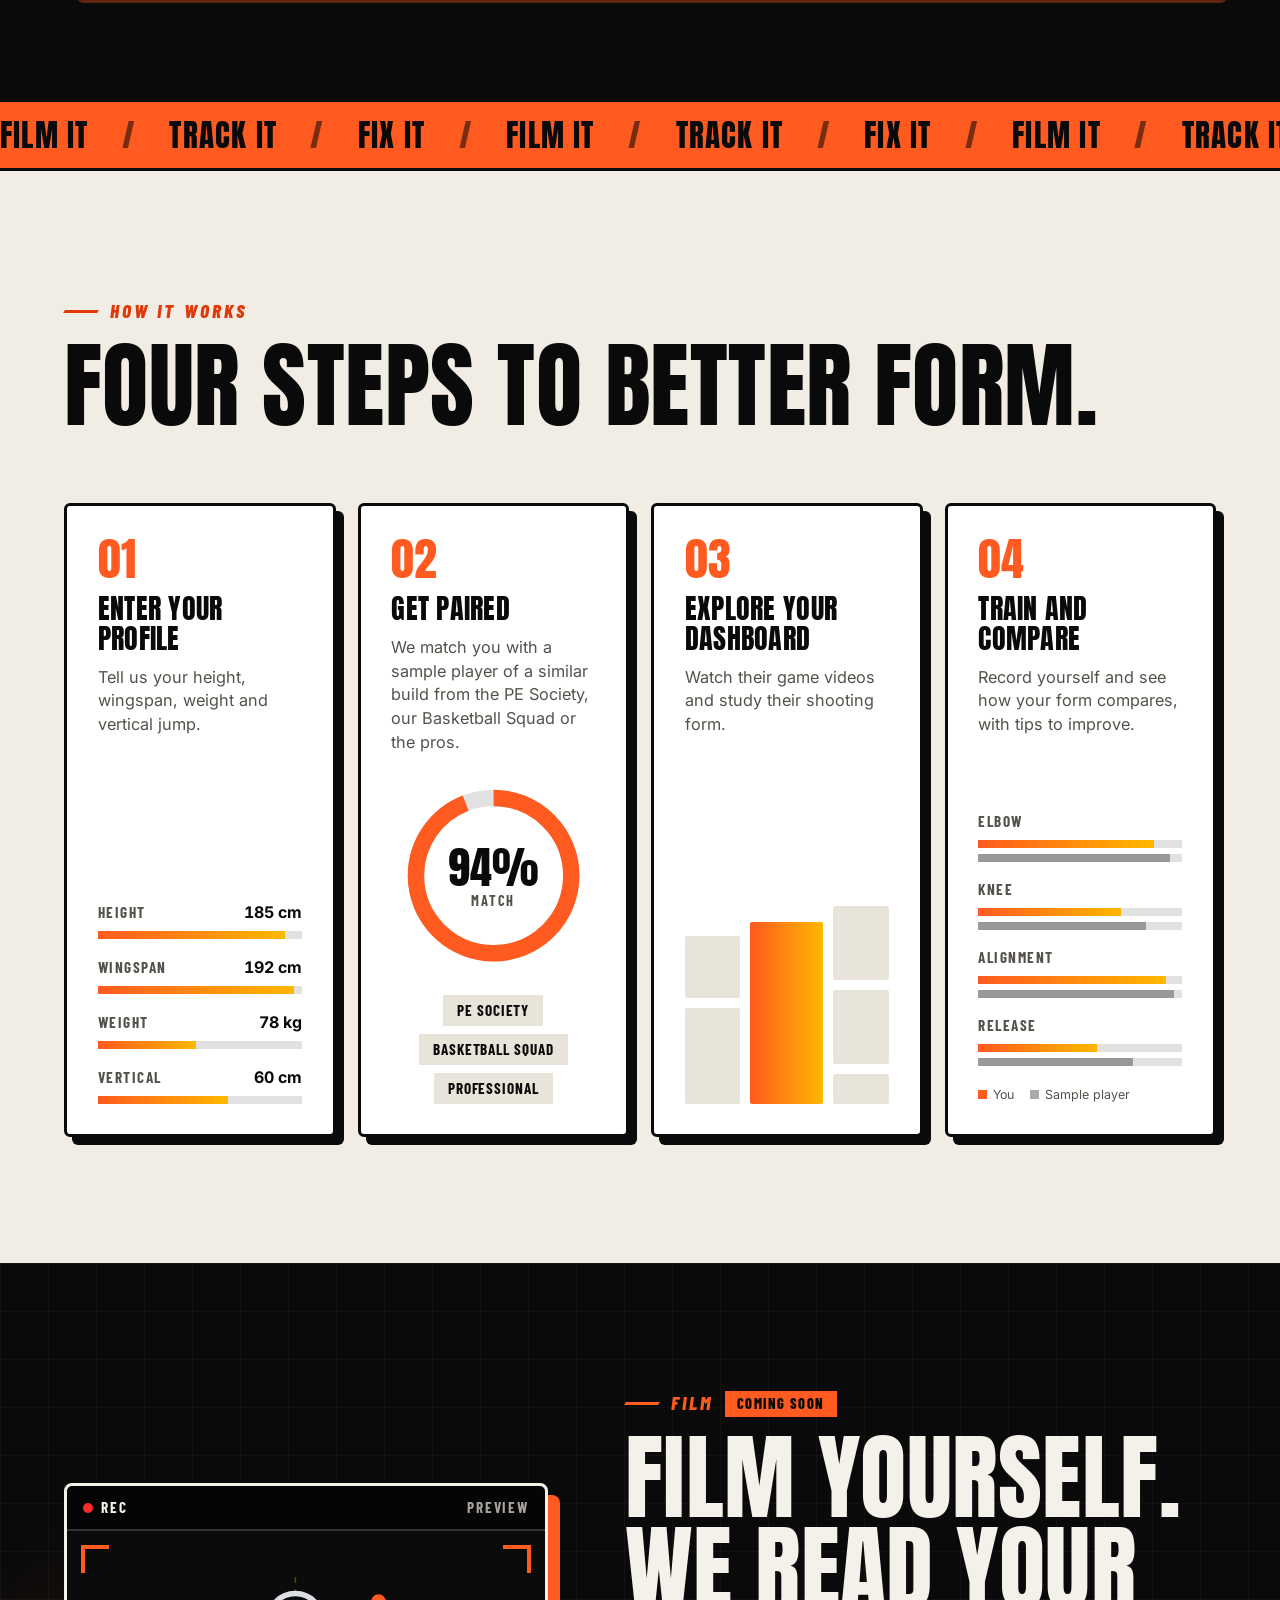
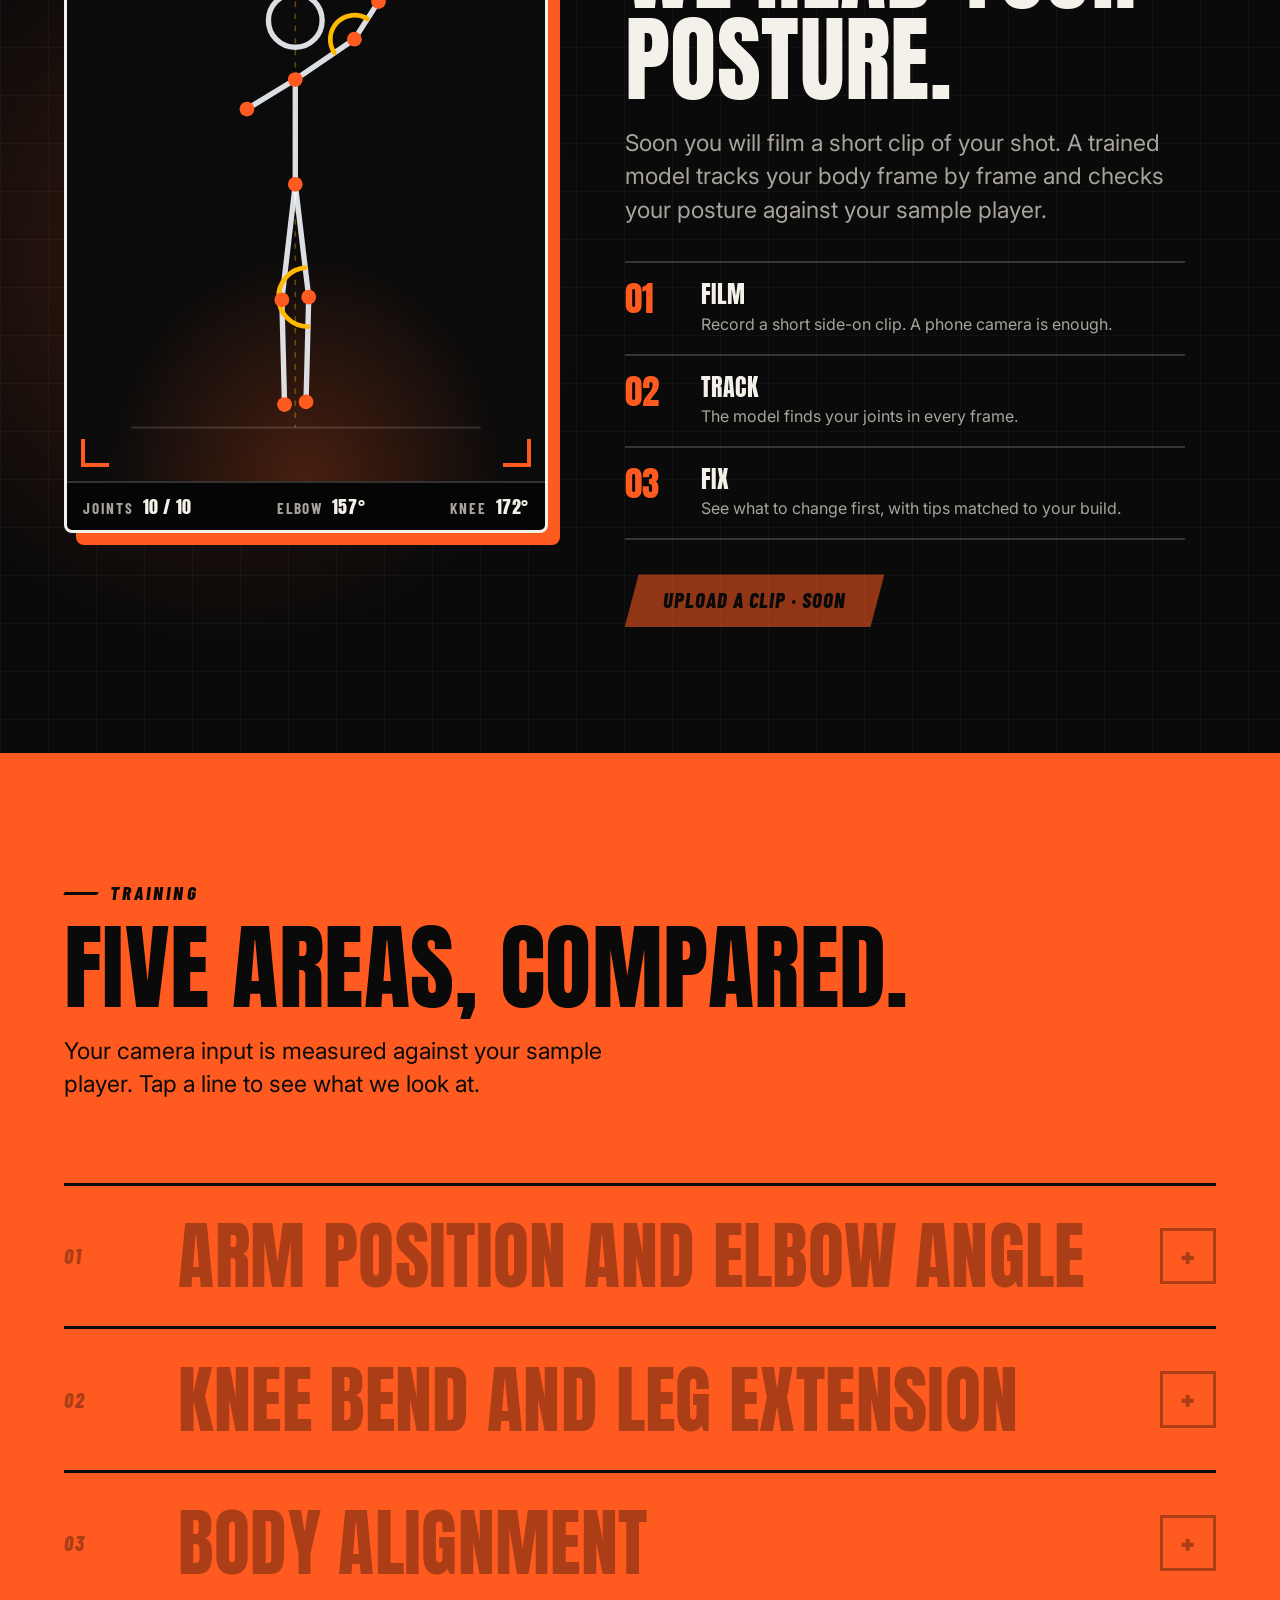
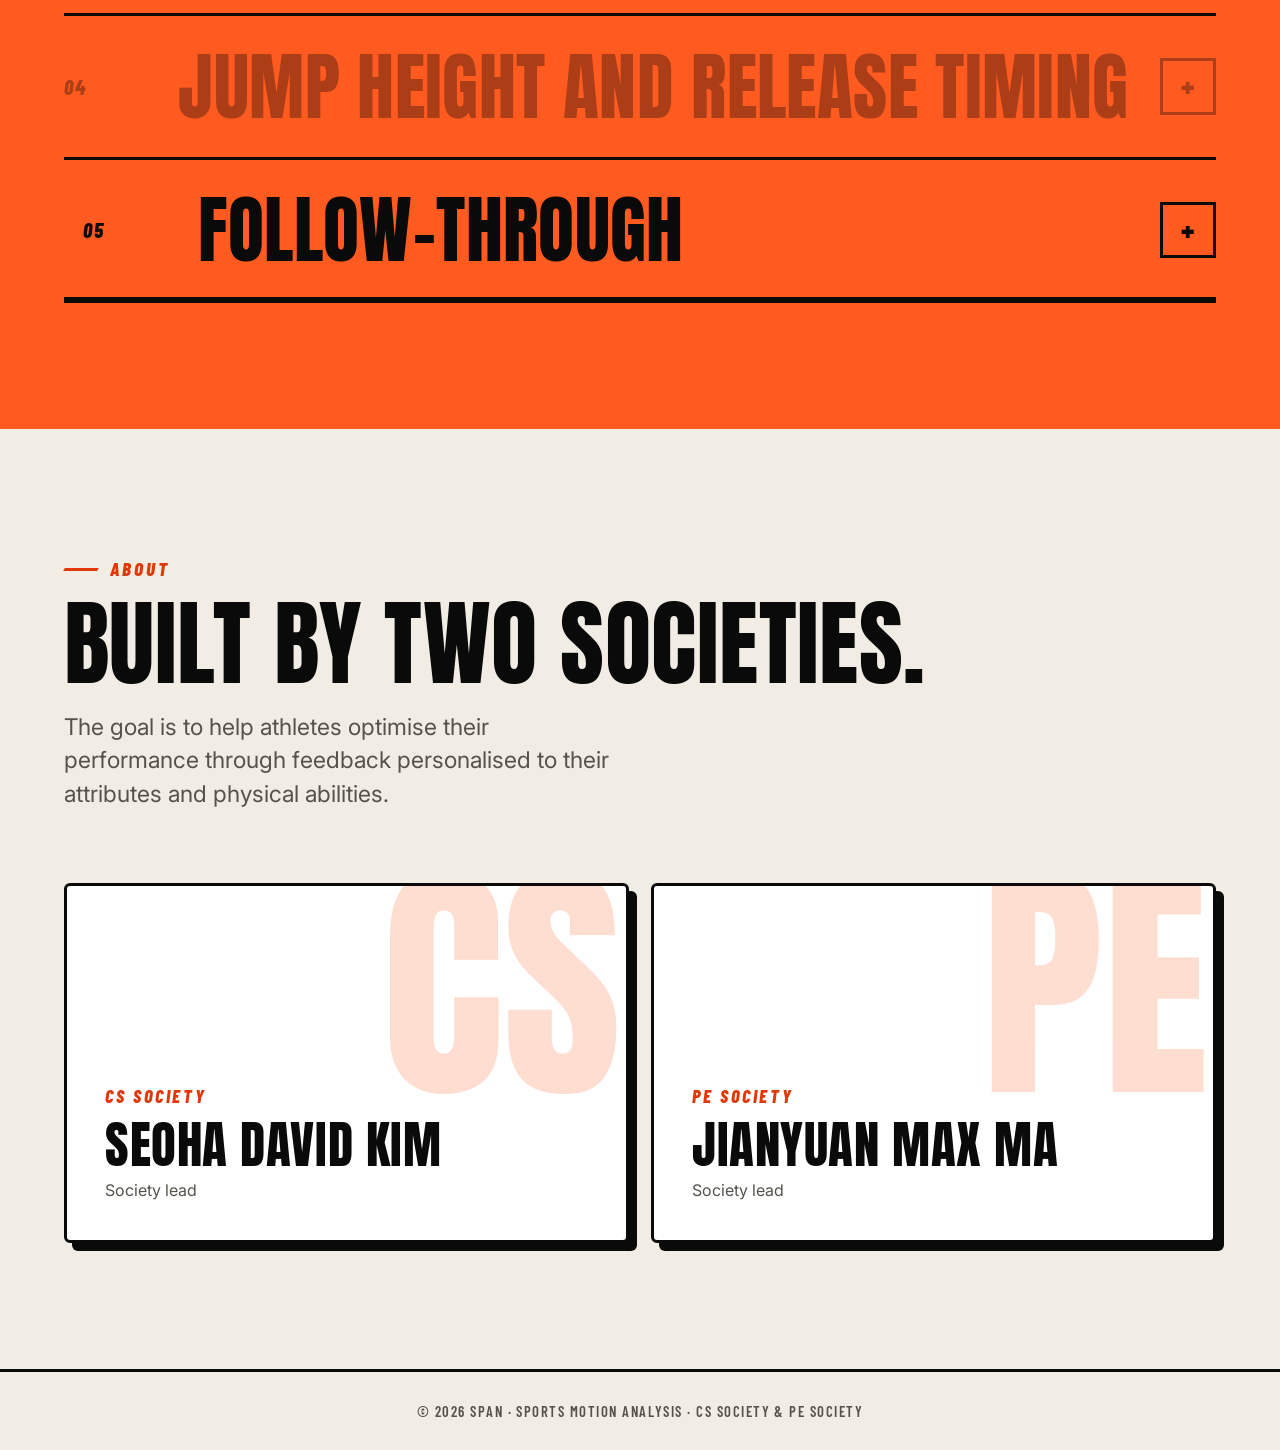
==== commit 8adaa286: "Make website sporty" ====
--- a/index.html
+++ b/index.html
@@ -5,12 +5,12 @@
   <meta name="viewport" content="width=device-width, initial-scale=1">
   <title>SpAn | Sports Motion Analysis</title>
   <meta name="description" content="SpAn (Sports Analysis) uses your camera and a trained model to analyse your movement and give personalised feedback.">
-  <meta name="theme-color" content="#000000">
+  <meta name="theme-color" content="#0a0a0a">
   <link rel="icon" href="favicon.svg" type="image/svg+xml">
   <link rel="apple-touch-icon" href="favicon.svg">
   <link rel="preconnect" href="https://fonts.googleapis.com">
   <link rel="preconnect" href="https://fonts.gstatic.com" crossorigin>
-  <link href="https://fonts.googleapis.com/css2?family=Inter:wght@400;500;600;700;800&display=swap" rel="stylesheet">
+  <link href="https://fonts.googleapis.com/css2?family=Anton&family=Barlow+Condensed:ital,wght@0,600;0,700;1,700;1,800&family=Caveat:wght@600&family=Inter:wght@400;500;600;700&display=swap" rel="stylesheet">
   <link rel="stylesheet" href="css/base.css">
   <link rel="stylesheet" href="css/launch.css">
 </head>
@@ -22,7 +22,7 @@
         <img src="favicon.svg" alt="" width="26" height="26">
         <span>SpAn</span>
       </a>
-      <a id="nav-cta" class="btn primary small" href="signup.html">Sign up</a>
+      <a id="nav-cta" class="btn primary small" href="signup.html">Join</a>
     </div>
   </header>
 
@@ -30,6 +30,7 @@
 
     <!-- HERO -->
     <section class="hero theme-dark">
+      <div class="doodles" id="doodles" aria-hidden="true"></div>
       <p class="eyebrow">Sports Analysis</p>
       <h1>Sports motion analysis.<br><span class="grad">Made personal.</span></h1>
       <p class="lead">
@@ -56,6 +57,14 @@
       </div>
     </section>
 
+    <!-- TICKER -->
+    <div class="ticker" aria-hidden="true">
+      <div class="ticker-track">
+        <span>Film it</span><span>Track it</span><span>Fix it</span><span>Film it</span><span>Track it</span><span>Fix it</span>
+        <span>Film it</span><span>Track it</span><span>Fix it</span><span>Film it</span><span>Track it</span><span>Fix it</span>
+      </div>
+    </div>
+
     <!-- HOW IT WORKS -->
     <section class="section theme-light">
       <div class="section-head">
@@ -123,12 +132,49 @@
       </div>
     </section>
 
+    <!-- FILM YOURSELF (coming soon) -->
+    <section class="section theme-dark film" id="film">
+      <div class="film-grid">
+        <div class="cam reveal" aria-hidden="true">
+          <div class="cam-bar">
+            <span class="rec"><i></i>Rec</span>
+            <span class="cam-tag">Preview</span>
+          </div>
+          <div class="cam-view">
+            <svg id="film-figure" role="img"></svg>
+            <span class="scan"></span>
+            <i class="br tl"></i><i class="br tr"></i><i class="br bl"></i><i class="br brr"></i>
+          </div>
+          <div class="cam-foot">
+            <span>Joints <b>10 / 10</b></span>
+            <span>Elbow <b id="f-elbow">&ndash;</b></span>
+            <span>Knee <b id="f-knee">&ndash;</b></span>
+          </div>
+        </div>
+
+        <div class="film-copy">
+          <p class="kicker reveal">Film <span class="soon-tag">Coming soon</span></p>
+          <h2 class="reveal">Film yourself.<br>We read your posture.</h2>
+          <p class="section-sub reveal">
+            Soon you will film a short clip of your shot. A trained model tracks your body frame by frame
+            and checks your posture against your sample player.
+          </p>
+          <ol class="film-steps">
+            <li class="reveal" data-delay="0"><b>01</b><div><h3>Film</h3><p>Record a short side-on clip. A phone camera is enough.</p></div></li>
+            <li class="reveal" data-delay="100"><b>02</b><div><h3>Track</h3><p>The model finds your joints in every frame.</p></div></li>
+            <li class="reveal" data-delay="200"><b>03</b><div><h3>Fix</h3><p>See what to change first, with tips matched to your build.</p></div></li>
+          </ol>
+          <button class="btn primary" type="button" disabled>Upload a clip &middot; Soon</button>
+        </div>
+      </div>
+    </section>
+
     <!-- FIVE AREAS -->
-    <section class="section theme-dark areas">
+    <section class="section theme-hot areas">
       <div class="section-head">
         <p class="kicker reveal">Training</p>
         <h2 class="reveal">Five areas, compared.</h2>
-        <p class="section-sub reveal">Your camera input is measured against your sample player.</p>
+        <p class="section-sub reveal">Your camera input is measured against your sample player. Tap a line to see what we look at.</p>
       </div>
       <ol class="areas-list" id="areas">
         <li><span class="n">01</span><span class="t">Arm position and elbow angle</span></li>
@@ -174,6 +220,9 @@
   <script src="js/storage.js"></script>
   <script src="js/common.js"></script>
   <script src="js/pose.js"></script>
+  <script src="js/sketch.js"></script>
+  <script src="js/areas.js"></script>
+  <script src="js/doodles.js"></script>
   <script src="js/launch.js"></script>
 </body>
 </html>
--- a/css/base.css
+++ b/css/base.css
@@ -1,102 +1,127 @@
 /* ===== Tokens ===== */
 :root {
-  --blue: #0071e3;
-  --blue-hover: #0077ed;
-  --cyan: #64d2ff;
-  --grad: linear-gradient(90deg, #64d2ff, #0a84ff 50%, #7d7aff);
+  --hot: #ff5a1f;
+  --hot-hover: #ff7440;
+  --amber: #ffb800;
+  --ink: #0a0a0a;
+  --grad: linear-gradient(90deg, #ff5a1f, #ffb800);
   --pad: clamp(20px, 5vw, 96px);   /* page gutter: sections run edge to edge */
-  --radius: 32px;
+  --radius: 6px;
   --ease: cubic-bezier(0.22, 1, 0.36, 1);
-  --font: -apple-system, BlinkMacSystemFont, "SF Pro Display", "Inter", "Segoe UI", Roboto, sans-serif;
+  --font: "Inter", -apple-system, BlinkMacSystemFont, "Segoe UI", Roboto, sans-serif;
+  --font-display: "Anton", "Impact", "Haettenschweiler", "Arial Narrow Bold", sans-serif;
+  --font-label: "Barlow Condensed", "Arial Narrow", "Roboto Condensed", sans-serif;
+  --font-hand: "Caveat", "Segoe Print", "Bradley Hand", cursive;
 }
 
 /* Dark scope (default) */
 :root, .theme-dark {
-  --bg: #000;
-  --text: #f5f5f7;
-  --muted: #a1a1a6;
-  --card: #1d1d1f;
+  --bg: #0a0a0a;
+  --text: #f4f1ea;
+  --muted: #a8a49b;
+  --card: #151515;
   --card-2: rgba(255, 255, 255, 0.07);
-  --line: rgba(255, 255, 255, 0.14);
-  --accent: #2997ff;
-  --track: rgba(255, 255, 255, 0.12);
+  --line: rgba(255, 255, 255, 0.18);
+  --accent: #ff5a1f;
+  --track: rgba(255, 255, 255, 0.13);
   --them: rgba(255, 255, 255, 0.42);
-  --field-bg: rgba(255, 255, 255, 0.07);
-  --field-line: rgba(255, 255, 255, 0.2);
-  --bad: #ff6961;
-}
-/* Light scope */
+  --field-bg: rgba(255, 255, 255, 0.06);
+  --field-line: rgba(255, 255, 255, 0.3);
+  --bad: #ff6b6b;
+}
+/* Light scope (warm paper) */
 .theme-light {
-  --bg: #f5f5f7;
-  --text: #1d1d1f;
-  --muted: #6e6e73;
+  --bg: #f1ede4;
+  --text: #0a0a0a;
+  --muted: #55524b;
   --card: #fff;
-  --card-2: #f5f5f7;
-  --line: rgba(0, 0, 0, 0.12);
-  --accent: #0071e3;
-  --track: rgba(0, 0, 0, 0.08);
-  --them: rgba(60, 60, 67, 0.3);
+  --card-2: #e9e4d9;
+  --line: rgba(10, 10, 10, 0.18);
+  --accent: #e1380a;
+  --track: rgba(10, 10, 10, 0.12);
+  --them: rgba(10, 10, 10, 0.34);
   --field-bg: #fff;
-  --field-line: #d2d2d7;
-  --bad: #d70015;
-}
-.theme-dark, .theme-light { background: var(--bg); color: var(--text); }
+  --field-line: #0a0a0a;
+  --bad: #c40018;
+}
+/* Hot scope (solid orange) */
+.theme-hot {
+  --bg: #ff5a1f;
+  --text: #0a0a0a;
+  --muted: rgba(10, 10, 10, 0.72);
+  --card: #0a0a0a;
+  --card-2: rgba(10, 10, 10, 0.1);
+  --line: rgba(10, 10, 10, 0.28);
+  --accent: #0a0a0a;
+  --track: rgba(10, 10, 10, 0.18);
+}
+.theme-dark, .theme-light, .theme-hot { background: var(--bg); color: var(--text); }
 
 /* ===== Reset ===== */
 * { box-sizing: border-box; }
-html { scroll-behavior: smooth; scroll-padding-top: 64px; }
+html { scroll-behavior: smooth; scroll-padding-top: 72px; }
+html, body { overflow-x: clip; }
 body {
   margin: 0; font-family: var(--font); line-height: 1.5; min-height: 100vh;
   -webkit-font-smoothing: antialiased; text-rendering: optimizeLegibility;
 }
 a { color: inherit; text-decoration: none; }
 h1, h2, h3, p, ol, ul { margin: 0; }
-::selection { background: rgba(0, 113, 227, 0.35); }
-:focus-visible { outline: 2px solid var(--blue); outline-offset: 3px; border-radius: 8px; }
-
-/* ===== Nav (translucent dark on every page, like apple.com) ===== */
+/* Block display type: Anton only ships one weight, so never ask for bold. */
+h1, h2 { font-family: var(--font-display); font-weight: 400; text-transform: uppercase; }
+::selection { background: var(--hot); color: #0a0a0a; }
+:focus-visible { outline: 3px solid var(--hot); outline-offset: 3px; }
+
+/* ===== Nav ===== */
 .nav {
-  position: sticky; top: 0; z-index: 50; color: #f5f5f7;
-  background: rgba(22, 22, 23, 0.8);
-  -webkit-backdrop-filter: saturate(180%) blur(20px);
-  backdrop-filter: saturate(180%) blur(20px);
-}
-.nav-inner { height: 48px; padding: 0 var(--pad); display: flex; align-items: center; justify-content: space-between; gap: 24px; }
-.logo { display: flex; align-items: center; gap: 10px; font-weight: 600; font-size: 1.05rem; letter-spacing: -0.01em; }
+  position: sticky; top: 0; z-index: 50; color: #f4f1ea;
+  background: rgba(10, 10, 10, 0.88); border-bottom: 3px solid var(--hot);
+  -webkit-backdrop-filter: saturate(160%) blur(16px);
+  backdrop-filter: saturate(160%) blur(16px);
+}
+.nav-inner { height: 58px; padding: 0 var(--pad); display: flex; align-items: center; justify-content: space-between; gap: 24px; }
+.logo { display: flex; align-items: center; gap: 10px; font-family: var(--font-display); font-size: 1.6rem; letter-spacing: 0.04em; text-transform: uppercase; line-height: 1; }
 .logo img { border-radius: 7px; display: block; }
-.nav-link { color: rgba(245, 245, 247, 0.8); font-size: 0.82rem; transition: color 0.2s; }
-.nav-link:hover { color: #fff; }
-
-/* ===== Buttons ===== */
+.nav-link { font-family: var(--font-label); font-weight: 700; text-transform: uppercase; letter-spacing: 0.08em; color: rgba(244, 241, 234, 0.8); font-size: 1rem; transition: color 0.2s; }
+.nav-link:hover { color: var(--hot); }
+
+/* ===== Buttons: slanted, uppercase, loud ===== */
 .btn {
-  display: inline-flex; align-items: center; justify-content: center; gap: 8px;
-  padding: 14px 28px; border-radius: 980px; border: 0; cursor: pointer;
-  font: inherit; font-size: 1.06rem; font-weight: 500; letter-spacing: -0.01em;
-  transition: background 0.25s, transform 0.35s var(--ease);
+  display: inline-flex; align-items: center; justify-content: center; gap: 10px;
+  padding: 15px 38px; border: 0; cursor: pointer; border-radius: 0;
+  font-family: var(--font-label); font-style: italic; font-weight: 800; font-size: 1.3rem;
+  text-transform: uppercase; letter-spacing: 0.05em; line-height: 1.1;
+  clip-path: polygon(14px 0, 100% 0, calc(100% - 14px) 100%, 0 100%);
+  transition: background 0.25s, transform 0.35s var(--ease), color 0.25s;
 }
 .btn:active { transform: scale(0.97); }
-.btn.primary { background: var(--blue); color: #fff; }
-.btn.primary:hover { background: var(--blue-hover); transform: scale(1.03); }
-.btn.small { padding: 5px 14px; font-size: 0.8rem; }
+.btn.primary { background: var(--hot); color: var(--ink); }
+.btn.primary:hover { background: var(--amber); transform: scale(1.04); }
+.btn.small { padding: 7px 26px; font-size: 1.05rem; clip-path: polygon(9px 0, 100% 0, calc(100% - 9px) 100%, 0 100%); }
 .btn.block { width: 100%; }
+.btn:disabled { cursor: not-allowed; opacity: 0.55; }
+.btn:disabled:hover { transform: none; }
+.btn:focus-visible { clip-path: none; outline: 3px solid #fff; outline-offset: 3px; }
 .btn .arrow { transition: transform 0.3s var(--ease); }
-.btn:hover .arrow { transform: translateX(4px); }
+.btn:hover .arrow { transform: translateX(5px); }
 
 /* ===== Forms ===== */
-.field { display: grid; gap: 8px; font-size: 0.9rem; font-weight: 500; color: var(--muted); }
+.field { display: grid; gap: 8px; font-family: var(--font-label); font-size: 1rem; font-weight: 700; letter-spacing: 0.09em; text-transform: uppercase; color: var(--muted); }
+.field.wide { grid-column: 1 / -1; }
 .field input {
-  width: 100%; padding: 15px 16px; border-radius: 14px; border: 1px solid var(--field-line);
-  background: var(--field-bg); color: var(--text); font: inherit; font-size: 1.05rem;
+  width: 100%; padding: 14px 16px; border-radius: 2px; border: 2px solid var(--field-line);
+  background: var(--field-bg); color: var(--text); font: inherit; font-family: var(--font); font-size: 1.05rem; font-weight: 500;
+  letter-spacing: 0; text-transform: none;
   transition: border-color 0.2s, box-shadow 0.2s;
 }
-.field input::placeholder { color: #8e8e93; opacity: 0.7; }
-.field input:focus { outline: none; border-color: var(--blue); box-shadow: 0 0 0 4px rgba(0, 113, 227, 0.25); }
-.field input.invalid { border-color: var(--bad); box-shadow: 0 0 0 4px rgba(255, 69, 58, 0.16); animation: shake 0.35s; }
-.error { color: var(--bad); font-size: 0.9rem; min-height: 1.3em; }
+.field input::placeholder { color: #8e8a80; opacity: 0.75; }
+.field input:focus { outline: none; border-color: var(--hot); box-shadow: 4px 4px 0 var(--hot); }
+.field input.invalid { border-color: var(--bad); box-shadow: 4px 4px 0 var(--bad); animation: shake 0.35s; }
+.error { color: var(--bad); font-size: 0.92rem; font-weight: 600; min-height: 1.3em; }
 @keyframes shake { 25% { transform: translateX(-4px); } 50% { transform: translateX(4px); } 75% { transform: translateX(-2px); } }
 
 /* ===== Footer ===== */
-.footer { padding: 28px var(--pad); color: var(--muted); border-top: 1px solid var(--line); font-size: 0.78rem; text-align: center; }
+.footer { padding: 28px var(--pad); color: var(--muted); border-top: 3px solid var(--ink); font-family: var(--font-label); font-weight: 600; letter-spacing: 0.1em; text-transform: uppercase; font-size: 0.92rem; text-align: center; }
 
 /* ===== Scroll reveal ===== */
 .js .reveal { opacity: 0; transform: translateY(32px); transition: opacity 1s var(--ease), transform 1s var(--ease); }
@@ -107,8 +132,76 @@
 body.leaving { opacity: 0; transform: scale(0.99); transition: opacity 0.3s ease, transform 0.3s ease; }
 @keyframes pageIn { from { opacity: 0; } to { opacity: 1; } }
 
+/* ===== Hand-drawn sketches (stickmen + measurements) =====
+   Built by js/sketch.js. Add .sk-draw to an <svg> and the strokes draw themselves in. */
+.sk-text { font-family: var(--font-hand); font-weight: 600; font-size: 15px; fill: currentColor; stroke: none; }
+.sk-draw .ln { stroke-dasharray: 1 2; stroke-dashoffset: 1.05; animation: skDraw 0.9s calc(var(--i, 0) * 45ms + var(--d0, 0ms)) ease-out forwards; }
+.sk-draw .sk-fade, .sk-draw .sk-text { opacity: 0; animation: skFade 0.6s calc(var(--d0, 0ms) + 900ms) ease-out forwards; }
+@keyframes skDraw { to { stroke-dashoffset: 0; } }
+@keyframes skFade { to { opacity: 1; } }
+
+/* ===== Training popup (shared by the launch page and the dashboard) ===== */
+body.modal-open { overflow: hidden; }
+.modal {
+  width: min(94vw, 780px); max-height: min(90vh, 880px); padding: 0; margin: auto; overflow: auto;
+  border: 3px solid var(--ink); border-radius: var(--radius); box-shadow: 10px 10px 0 var(--hot);
+  background: var(--bg); color: var(--text);
+}
+.modal::backdrop { background: rgba(10, 10, 10, 0.68); -webkit-backdrop-filter: blur(3px); backdrop-filter: blur(3px); }
+.modal[open] { animation: modalIn 0.35s var(--ease) both; }
+.modal[open]::backdrop { animation: fadeBackdrop 0.3s ease both; }
+.modal.closing { animation: modalOut 0.2s ease both; }
+.modal.closing::backdrop { animation: fadeBackdrop 0.2s ease reverse both; }
+@keyframes modalIn { from { opacity: 0; transform: translateY(24px) scale(0.96) rotate(-0.6deg); } to { opacity: 1; transform: none; } }
+@keyframes modalOut { to { opacity: 0; transform: translateY(12px) scale(0.98); } }
+@keyframes fadeBackdrop { from { opacity: 0; } to { opacity: 1; } }
+
+.modal-body { padding: clamp(20px, 3.4vw, 36px); display: grid; gap: 22px; }
+.modal-top { display: flex; align-items: flex-start; gap: 16px; }
+.modal-num { font-family: var(--font-display); font-size: clamp(2.6rem, 6vw, 4rem); line-height: 0.9; color: var(--hot); }
+.modal-title { flex: 1; font-size: clamp(1.8rem, 4.6vw, 2.9rem); line-height: 1; letter-spacing: 0.01em; padding-top: 2px; }
+.modal-x {
+  flex: none; width: 40px; height: 40px; border: 2px solid var(--ink); border-radius: 2px; background: #fff; color: var(--ink);
+  font: 700 1.2rem/1 var(--font); cursor: pointer; transition: background 0.2s, transform 0.3s var(--ease);
+}
+.modal-x:hover { background: var(--hot); transform: rotate(90deg); }
+.modal-sum { font-size: 1.05rem; line-height: 1.5; color: var(--muted); max-width: 62ch; }
+
+.fig-pair { display: grid; grid-template-columns: 1fr 1fr; gap: 14px; }
+.fig { margin: 0; border: 2px solid var(--ink); border-radius: 4px; background: #fffdf8; color: var(--ink); overflow: hidden; display: grid; }
+.fig svg { display: block; width: 100%; height: auto; }
+.fig figcaption {
+  display: flex; align-items: center; justify-content: space-between; gap: 8px; padding: 8px 12px;
+  font-family: var(--font-label); font-weight: 800; font-size: 1.02rem; letter-spacing: 0.08em; text-transform: uppercase; border-top: 2px solid var(--ink);
+}
+.fig.fault figcaption { background: var(--hot); color: var(--ink); }
+.fig.target figcaption { background: var(--ink); color: #fff; }
+.fig figcaption span { font-weight: 600; letter-spacing: 0.04em; opacity: 0.85; }
+
+.aim { display: flex; flex-wrap: wrap; gap: 8px; list-style: none; padding: 0; }
+.aim li { padding: 6px 14px; background: var(--ink); color: #fff; font-family: var(--font-label); font-weight: 700; font-size: 1.05rem; letter-spacing: 0.05em; text-transform: uppercase; clip-path: polygon(8px 0, 100% 0, calc(100% - 8px) 100%, 0 100%); }
+.info { display: grid; grid-template-columns: repeat(3, minmax(0, 1fr)); gap: 18px; }
+.info h3 { font-family: var(--font-label); font-weight: 800; text-transform: uppercase; letter-spacing: 0.1em; font-size: 1rem; color: var(--accent); margin-bottom: 6px; border-bottom: 2px solid var(--ink); padding-bottom: 4px; }
+.info p, .info li { font-size: 0.95rem; line-height: 1.45; }
+.info ul { padding-left: 1.1em; margin: 0; display: grid; gap: 4px; }
+.modal-foot { display: flex; align-items: center; justify-content: space-between; gap: 12px; flex-wrap: wrap; border-top: 2px solid var(--ink); padding-top: 16px; }
+.modal-foot small { color: var(--muted); font-size: 0.8rem; flex: 1 1 220px; }
+.modal-nav { display: flex; gap: 8px; }
+.modal-nav button {
+  padding: 8px 18px; border: 2px solid var(--ink); background: #fff; color: var(--ink); cursor: pointer; border-radius: 2px;
+  font-family: var(--font-label); font-weight: 800; font-size: 1rem; letter-spacing: 0.06em; text-transform: uppercase; transition: background 0.2s;
+}
+.modal-nav button:hover { background: var(--hot); }
+
+@media (max-width: 640px) {
+  .fig-pair { grid-template-columns: 1fr; }
+  .info { grid-template-columns: 1fr; }
+}
+
 @media (prefers-reduced-motion: reduce) {
   html { scroll-behavior: auto; }
   *, *::before, *::after { animation-duration: 0.01ms !important; animation-iteration-count: 1 !important; transition-duration: 0.01ms !important; }
   .js .reveal { opacity: 1; transform: none; }
-}+  .sk-draw .ln { stroke-dashoffset: 0; animation: none; }
+  .sk-draw .sk-fade, .sk-draw .sk-text { opacity: 1; animation: none; }
+}
--- a/css/launch.css
+++ b/css/launch.css
@@ -1,22 +1,34 @@
 /* ===== Hero ===== */
 .hero {
   position: relative; overflow: hidden; text-align: center;
-  padding: clamp(72px, 13vh, 150px) 0 clamp(72px, 12vh, 140px);
+  padding: clamp(72px, 12vh, 140px) 0 clamp(72px, 12vh, 140px);
 }
 .hero::before {
   content: ""; position: absolute; inset: 0 0 auto 0; height: 80vh; pointer-events: none;
   background:
-    radial-gradient(50% 60% at 50% 0%, rgba(10, 132, 255, 0.28), transparent 70%),
-    radial-gradient(30% 40% at 85% 10%, rgba(125, 122, 255, 0.16), transparent 70%);
+    radial-gradient(50% 60% at 50% 0%, rgba(255, 90, 31, 0.3), transparent 70%),
+    radial-gradient(30% 40% at 88% 10%, rgba(255, 184, 0, 0.14), transparent 70%);
   animation: fadeIn 1.6s var(--ease) both;
 }
-.hero > * { position: relative; }
+.hero > * { position: relative; z-index: 1; }
 @keyframes fadeIn { from { opacity: 0; } to { opacity: 1; } }
 @keyframes rise { from { opacity: 0; transform: translateY(24px); } to { opacity: 1; transform: none; } }
 
-.eyebrow { font-size: clamp(1.05rem, 1.6vw, 1.5rem); font-weight: 600; letter-spacing: -0.01em; margin-bottom: 14px; animation: rise 0.9s var(--ease) both; }
+/* Background doodles: positioned by js/doodles.js, pushed off-screen on scroll */
+.hero > .doodles { position: absolute; z-index: 0; inset: 0 0 auto 0; height: 100vh; min-height: 620px; pointer-events: none; overflow: visible; }
+.doodle { position: absolute; will-change: transform, opacity; }
+.doodle-svg { opacity: 0.42; display: block; width: 100%; height: auto; overflow: visible; transform: rotate(var(--r0, 0deg)); animation: bob var(--bob, 8s) var(--bobd, 0s) ease-in-out infinite; }
+@media (max-width: 760px) { .doodle-svg { opacity: 0.28; } }
+@keyframes bob { 0%, 100% { transform: translateY(0) rotate(var(--r0, 0deg)); } 50% { transform: translateY(-7px) rotate(calc(var(--r0, 0deg) + 1.6deg)); } }
+
+.eyebrow {
+  display: inline-flex; align-items: center; gap: 12px; margin-bottom: 18px;
+  font-family: var(--font-label); font-style: italic; font-weight: 800; text-transform: uppercase; letter-spacing: 0.16em;
+  font-size: clamp(1.05rem, 1.6vw, 1.5rem); color: var(--hot); animation: rise 0.9s var(--ease) both;
+}
+.eyebrow::before, .eyebrow::after { content: ""; width: 40px; height: 3px; background: var(--hot); transform: skewX(-30deg); }
 .hero h1 {
-  font-size: clamp(2.9rem, 9.2vw, 8.4rem); line-height: 1.02; font-weight: 700; letter-spacing: -0.05em;
+  font-size: clamp(3.2rem, 9.4vw, 10rem); line-height: 0.94; letter-spacing: 0.005em; text-wrap: balance;
   padding: 0 var(--pad); animation: rise 1s 0.08s var(--ease) both;
 }
 .grad {
@@ -25,8 +37,8 @@
 }
 @keyframes sheen { 0%, 100% { background-position: 0% 0; } 50% { background-position: 100% 0; } }
 .lead {
-  color: var(--muted); font-size: clamp(1.1rem, 2vw, 1.6rem); line-height: 1.4; letter-spacing: -0.01em;
-  max-width: 44ch; margin: 28px auto 0; padding: 0 var(--pad); animation: rise 1s 0.18s var(--ease) both;
+  color: var(--muted); font-size: clamp(1.1rem, 1.9vw, 1.5rem); line-height: 1.45;
+  max-width: 46ch; margin: 28px auto 0; padding: 0 var(--pad); animation: rise 1s 0.18s var(--ease) both;
 }
 .hero-cta { margin-top: 40px; animation: rise 1s 0.28s var(--ease) both; }
 
@@ -35,13 +47,13 @@
   --s: 0.92;
   margin: clamp(56px, 9vh, 110px) var(--pad) 0; padding: clamp(24px, 3.5vw, 56px);
   display: grid; grid-template-columns: minmax(0, 1fr) auto minmax(0, 1fr); gap: clamp(20px, 3vw, 56px); align-items: center;
-  border-radius: 44px; border: 1px solid var(--line); text-align: left;
+  border-radius: 8px; border: 3px solid var(--hot); text-align: left;
   background:
-    radial-gradient(55% 70% at 50% 100%, rgba(10, 132, 255, 0.3), transparent 70%),
-    linear-gradient(rgba(255, 255, 255, 0.035) 1px, transparent 1px) 0 0 / 40px 40px,
-    linear-gradient(90deg, rgba(255, 255, 255, 0.035) 1px, transparent 1px) 0 0 / 40px 40px,
-    #0a0a0c;
-  box-shadow: 0 60px 160px -60px rgba(10, 132, 255, 0.45);
+    radial-gradient(55% 70% at 50% 100%, rgba(255, 90, 31, 0.3), transparent 70%),
+    linear-gradient(rgba(255, 255, 255, 0.04) 1px, transparent 1px) 0 0 / 40px 40px,
+    linear-gradient(90deg, rgba(255, 255, 255, 0.04) 1px, transparent 1px) 0 0 / 40px 40px,
+    #0c0c0c;
+  box-shadow: 12px 12px 0 rgba(255, 90, 31, 0.35);
   transform: scale(var(--s)); transform-origin: 50% 0%; will-change: transform;
   animation: rise 1.2s 0.4s var(--ease) both;
 }
@@ -52,57 +64,71 @@
 .stage-side.right { justify-self: start; width: 100%; max-width: 380px; }
 
 .metric {
-  padding: clamp(18px, 2vw, 28px); border-radius: 28px; border: 1px solid var(--line);
-  background: rgba(255, 255, 255, 0.05); -webkit-backdrop-filter: blur(14px); backdrop-filter: blur(14px);
+  padding: clamp(18px, 2vw, 28px); border-radius: 4px; border: 2px solid var(--line); border-left: 6px solid var(--hot);
+  background: rgba(255, 255, 255, 0.05);
   transition: transform 0.5s var(--ease), border-color 0.3s;
 }
-.metric:hover { transform: translateY(-4px); border-color: rgba(100, 210, 255, 0.5); }
-.metric span { display: block; font-size: 0.85rem; font-weight: 500; color: var(--muted); }
+.metric:hover { transform: translateX(4px); border-color: var(--hot); }
+.metric span { display: block; font-family: var(--font-label); font-weight: 700; text-transform: uppercase; letter-spacing: 0.12em; font-size: 1rem; color: var(--muted); }
 .metric b {
-  display: block; margin: 6px 0 14px; font-size: clamp(2.2rem, 4vw, 3.8rem); font-weight: 700; letter-spacing: -0.04em;
-  line-height: 1.05; font-variant-numeric: tabular-nums;
-}
-.metric b.txt { font-size: clamp(1.5rem, 2.4vw, 2.3rem); line-height: 1.5; letter-spacing: -0.03em; }
-.meter { height: 5px; border-radius: 5px; background: rgba(255, 255, 255, 0.1); overflow: hidden; }
-.meter i { display: block; height: 100%; width: 0; border-radius: 5px; background: var(--grad); }
+  display: block; margin: 4px 0 12px; font-family: var(--font-display); font-weight: 400; font-size: clamp(2.6rem, 4.4vw, 4.4rem);
+  line-height: 1; font-variant-numeric: tabular-nums;
+}
+.metric b.txt { font-size: clamp(1.8rem, 2.8vw, 2.8rem); line-height: 1.3; text-transform: uppercase; }
+.meter { height: 6px; background: rgba(255, 255, 255, 0.12); overflow: hidden; }
+.meter i { display: block; height: 100%; width: 0; background: var(--grad); }
 
 .phases { list-style: none; padding: 0; display: flex; gap: 6px; }
 .phases li {
-  padding: 7px 16px; border-radius: 980px; font-size: 0.78rem; font-weight: 600; color: #6e6e73;
-  background: rgba(255, 255, 255, 0.05); transition: color 0.3s, background 0.3s;
-}
-.phases li.on { color: #fff; background: var(--blue); }
+  padding: 5px 18px; font-family: var(--font-label); font-style: italic; font-weight: 800; text-transform: uppercase; letter-spacing: 0.06em; font-size: 1rem;
+  color: #77736b; background: rgba(255, 255, 255, 0.06); clip-path: polygon(8px 0, 100% 0, calc(100% - 8px) 100%, 0 100%); transition: color 0.3s, background 0.3s;
+}
+.phases li.on { color: var(--ink); background: var(--hot); }
+
+/* ===== Ticker band ===== */
+.ticker { overflow: hidden; background: var(--hot); color: var(--ink); border-block: 3px solid var(--ink); }
+.ticker-track { display: flex; width: max-content; animation: tick 34s linear infinite; }
+.ticker-track span {
+  padding: 10px 0; font-family: var(--font-display); font-size: clamp(1.4rem, 2.4vw, 2rem); text-transform: uppercase; letter-spacing: 0.04em; white-space: nowrap;
+}
+.ticker-track span::after { content: "/"; margin: 0 clamp(18px, 2.6vw, 38px); opacity: 0.55; }
+@keyframes tick { to { transform: translateX(-50%); } }
 
 /* ===== Sections ===== */
-.section { padding: clamp(88px, 15vh, 180px) var(--pad); }
+.section { padding: clamp(88px, 14vh, 170px) var(--pad); }
 .section-head { max-width: 1400px; }
-.kicker { color: var(--accent); font-size: clamp(1.05rem, 1.5vw, 1.4rem); font-weight: 600; letter-spacing: -0.01em; margin-bottom: 14px; }
-.section h2 { font-size: clamp(2.4rem, 6.4vw, 5.6rem); line-height: 1.04; font-weight: 700; letter-spacing: -0.045em; }
-.section-sub { color: var(--muted); font-size: clamp(1.1rem, 1.9vw, 1.6rem); line-height: 1.4; letter-spacing: -0.01em; max-width: 36ch; margin-top: 22px; }
+.kicker {
+  display: flex; align-items: center; gap: 12px; flex-wrap: wrap;
+  color: var(--accent); font-family: var(--font-label); font-style: italic; font-weight: 800; text-transform: uppercase; letter-spacing: 0.16em;
+  font-size: clamp(1.05rem, 1.5vw, 1.4rem); margin-bottom: 14px;
+}
+.kicker::before { content: ""; width: 34px; height: 3px; background: currentColor; transform: skewX(-30deg); }
+.section h2 { font-size: clamp(2.8rem, 7.4vw, 7rem); line-height: 0.96; letter-spacing: 0.005em; }
+.section-sub { color: var(--muted); font-size: clamp(1.1rem, 1.8vw, 1.45rem); line-height: 1.45; max-width: 40ch; margin-top: 22px; }
 
 /* Bento tiles */
-.bento { display: grid; grid-template-columns: repeat(4, minmax(0, 1fr)); gap: 20px; margin-top: clamp(48px, 8vh, 96px); }
+.bento { display: grid; grid-template-columns: repeat(4, minmax(0, 1fr)); gap: 22px; margin-top: clamp(48px, 8vh, 96px); }
 .tile {
-  background: var(--card); border-radius: var(--radius); padding: clamp(28px, 2.6vw, 44px);
-  min-height: clamp(460px, 58vh, 600px); display: flex; flex-direction: column; justify-content: space-between; overflow: hidden;
-  transition: transform 0.6s var(--ease), box-shadow 0.6s var(--ease), opacity 1s var(--ease);
-}
-.js .tile.reveal { transition: opacity 1s var(--ease), transform 1s var(--ease), box-shadow 0.6s var(--ease); }
-.tile:hover { box-shadow: 0 40px 80px -40px rgba(0, 0, 0, 0.28); }
-.js .tile.reveal.in:hover { transform: translateY(-6px) scale(1.012); }
-.step-n { display: block; color: var(--accent); font-size: 0.9rem; font-weight: 700; letter-spacing: 0.08em; margin-bottom: 14px; }
-.tile h3 { font-size: clamp(1.5rem, 2.1vw, 2.1rem); font-weight: 700; letter-spacing: -0.035em; line-height: 1.1; }
-.tile p { color: var(--muted); font-size: 1.05rem; line-height: 1.45; margin-top: 12px; }
+  background: var(--card); border: 3px solid var(--ink); border-radius: var(--radius); box-shadow: 8px 8px 0 var(--ink);
+  padding: clamp(24px, 2.4vw, 40px); min-height: clamp(460px, 58vh, 600px);
+  display: flex; flex-direction: column; justify-content: space-between; overflow: hidden;
+  transition: transform 0.5s var(--ease), box-shadow 0.5s var(--ease), opacity 1s var(--ease);
+}
+.js .tile.reveal { transition: opacity 1s var(--ease), transform 1s var(--ease), box-shadow 0.4s var(--ease); }
+.js .tile.reveal.in:hover { transform: translate(-4px, -4px); box-shadow: 12px 12px 0 var(--hot); }
+.step-n { display: block; color: var(--hot); font-family: var(--font-display); font-size: clamp(2.6rem, 3.6vw, 3.6rem); line-height: 1; margin-bottom: 12px; -webkit-text-stroke: 0; }
+.tile h3 { font-family: var(--font-display); font-weight: 400; text-transform: uppercase; font-size: clamp(1.6rem, 2.2vw, 2.2rem); letter-spacing: 0.01em; line-height: 1.05; }
+.tile p { color: var(--muted); font-size: 1.02rem; line-height: 1.45; margin-top: 12px; }
 .tile-visual { padding-top: 32px; }
 
 /* Tile 1: stats */
 .mini-stats { display: grid; gap: 16px; }
 .ms { display: grid; grid-template-columns: 1fr auto; gap: 7px 12px; align-items: baseline; }
-.ms .l { color: var(--muted); font-size: 0.9rem; }
-.ms .v { font-weight: 600; font-variant-numeric: tabular-nums; }
+.ms .l { color: var(--muted); font-family: var(--font-label); font-weight: 700; text-transform: uppercase; letter-spacing: 0.1em; font-size: 0.95rem; }
+.ms .v { font-weight: 700; font-variant-numeric: tabular-nums; }
 .ms .bar { grid-column: 1 / -1; }
-.bar { display: block; height: 6px; border-radius: 6px; background: var(--track); overflow: hidden; }
-.bar i { display: block; height: 100%; width: 0; border-radius: 6px; background: var(--grad); transition: width 1.4s 0.3s var(--ease); }
+.bar { display: block; height: 8px; background: var(--track); overflow: hidden; }
+.bar i { display: block; height: 100%; width: 0; background: var(--grad); transition: width 1.4s 0.3s var(--ease); }
 .reveal.in .bar i { width: var(--w); }
 .bar.them i { background: var(--them); transition-delay: 0.5s; }
 
@@ -110,22 +136,22 @@
 .pair { display: grid; gap: 24px; justify-items: center; }
 .ring-big { position: relative; width: clamp(150px, 14vw, 190px); aspect-ratio: 1; }
 .ring-big svg { width: 100%; height: 100%; transform: rotate(-90deg); }
-.ring-big circle { fill: none; stroke-width: 9; }
+.ring-big circle { fill: none; stroke-width: 11; }
 .rb { stroke: var(--track); }
-.rf { stroke: var(--accent); stroke-linecap: round; stroke-dasharray: 326.7; stroke-dashoffset: 326.7; transition: stroke-dashoffset 1.8s 0.3s var(--ease); }
+.rf { stroke: var(--hot); stroke-linecap: butt; stroke-dasharray: 326.7; stroke-dashoffset: 326.7; transition: stroke-dashoffset 1.8s 0.3s var(--ease); }
 .reveal.in .rf { stroke-dashoffset: 19.6; }
 .ring-txt { position: absolute; inset: 0; display: grid; place-content: center; text-align: center; }
-.ring-txt > span { font-size: clamp(2rem, 3vw, 2.8rem); font-weight: 700; letter-spacing: -0.04em; font-variant-numeric: tabular-nums; }
-.ring-txt small { color: var(--muted); font-size: 0.8rem; }
+.ring-txt > span { font-family: var(--font-display); font-size: clamp(2.4rem, 3.4vw, 3.2rem); line-height: 1; font-variant-numeric: tabular-nums; }
+.ring-txt small { color: var(--muted); font-family: var(--font-label); font-weight: 700; text-transform: uppercase; letter-spacing: 0.12em; font-size: 0.9rem; }
 .chips { display: flex; flex-wrap: wrap; gap: 8px; justify-content: center; }
-.chips span { padding: 6px 14px; border-radius: 980px; background: var(--card-2); font-size: 0.8rem; font-weight: 500; transition: background 0.3s, color 0.3s; }
-.chips span:hover { background: var(--blue); color: #fff; }
+.chips span { padding: 4px 14px; background: var(--card-2); font-family: var(--font-label); font-weight: 700; text-transform: uppercase; letter-spacing: 0.06em; font-size: 0.95rem; transition: background 0.3s, color 0.3s; }
+.chips span:hover { background: var(--hot); color: var(--ink); }
 
 /* Tile 3: mini dashboard */
 .mini-dash { display: grid; grid-template-columns: 1fr 1.3fr 1fr; gap: 10px; align-items: end; height: 260px; }
 .mini-dash > div { display: grid; gap: 10px; }
 .mini-dash i {
-  display: block; height: var(--h); border-radius: 16px; background: var(--card-2);
+  display: block; height: var(--h); border-radius: 2px; background: var(--card-2);
   transform: scaleY(0); transform-origin: bottom; transition: transform 1.1s var(--ease);
 }
 .mini-dash i.hl { background: var(--grad); }
@@ -138,62 +164,114 @@
 /* Tile 4: compare */
 .cmp-mini { display: grid; gap: 16px; }
 .cm { display: grid; gap: 6px; }
-.cm .l { color: var(--muted); font-size: 0.85rem; margin-bottom: 1px; }
+.cm .l { color: var(--muted); font-family: var(--font-label); font-weight: 700; text-transform: uppercase; letter-spacing: 0.1em; font-size: 0.95rem; margin-bottom: 1px; }
 .cm .bar.them i { transition-delay: 0.6s; }
-.cmp-mini .legend { display: flex; gap: 16px; margin: 4px 0 0; font-size: 0.76rem; color: var(--muted); }
+.cmp-mini .legend { display: flex; gap: 16px; margin: 4px 0 0; font-size: 0.78rem; color: var(--muted); }
 .legend span { display: inline-flex; align-items: center; gap: 6px; }
-.legend i { width: 8px; height: 8px; border-radius: 50%; display: inline-block; }
-.legend .y { background: var(--accent); }
+.legend i { width: 9px; height: 9px; display: inline-block; }
+.legend .y { background: var(--hot); }
 .legend .t { background: var(--them); }
 
-/* ===== Five areas (scroll-highlighted list) ===== */
-.areas-list { list-style: none; padding: 0; margin: clamp(56px, 9vh, 110px) 0 0; border-top: 1px solid var(--line); counter-reset: a; }
+/* ===== Film yourself ===== */
+.film { position: relative; overflow: hidden; }
+.film::before {
+  content: ""; position: absolute; inset: 0; pointer-events: none;
+  background:
+    radial-gradient(40% 50% at 18% 55%, rgba(255, 90, 31, 0.2), transparent 70%),
+    linear-gradient(rgba(255, 255, 255, 0.03) 1px, transparent 1px) 0 0 / 48px 48px,
+    linear-gradient(90deg, rgba(255, 255, 255, 0.03) 1px, transparent 1px) 0 0 / 48px 48px;
+}
+.film-grid { position: relative; display: grid; grid-template-columns: minmax(0, 0.9fr) minmax(0, 1.1fr); gap: clamp(32px, 6vw, 110px); align-items: center; }
+.cam {
+  max-width: 520px; width: 100%; justify-self: center; background: #050505; border: 3px solid var(--text); border-radius: 8px; overflow: hidden;
+  box-shadow: 12px 12px 0 var(--hot);
+}
+.cam-bar, .cam-foot { display: flex; align-items: center; justify-content: space-between; gap: 12px; padding: 10px 16px; font-family: var(--font-label); font-weight: 700; text-transform: uppercase; letter-spacing: 0.12em; font-size: 0.95rem; }
+.cam-bar { border-bottom: 2px solid var(--line); }
+.cam-foot { border-top: 2px solid var(--line); color: var(--muted); }
+.cam-foot b { color: var(--text); font-family: var(--font-display); font-weight: 400; letter-spacing: 0.03em; font-size: 1.15rem; margin-left: 4px; font-variant-numeric: tabular-nums; }
+.rec { display: inline-flex; align-items: center; gap: 8px; color: var(--text); }
+.rec i { width: 10px; height: 10px; border-radius: 50%; background: #ff2d2d; animation: blink 1.2s steps(2, jump-none) infinite; }
+@keyframes blink { 0% { opacity: 1; } 100% { opacity: 0.15; } }
+.cam-tag { color: var(--muted); }
+.cam-view { position: relative; aspect-ratio: 4 / 4.6; display: grid; place-items: center; overflow: hidden;
+  background: radial-gradient(60% 60% at 50% 100%, rgba(255, 90, 31, 0.25), transparent 70%), #0b0b0b; }
+.cam-view svg { height: 88%; width: auto; aspect-ratio: 280 / 360; display: block; }
+.scan { position: absolute; left: 0; right: 0; height: 90px; top: -90px; pointer-events: none;
+  background: linear-gradient(180deg, transparent, rgba(255, 90, 31, 0.28)); border-bottom: 2px solid var(--hot); animation: scanDown 3.6s linear infinite; }
+@keyframes scanDown { to { top: 100%; } }
+.br { position: absolute; width: 28px; height: 28px; border: 0 solid var(--hot); pointer-events: none; }
+.br.tl { top: 14px; left: 14px; border-width: 4px 0 0 4px; }
+.br.tr { top: 14px; right: 14px; border-width: 4px 4px 0 0; }
+.br.bl { bottom: 14px; left: 14px; border-width: 0 0 4px 4px; }
+.br.brr { bottom: 14px; right: 14px; border-width: 0 4px 4px 0; }
+
+.soon-tag { padding: 2px 12px; background: var(--hot); color: var(--ink); font-style: normal; letter-spacing: 0.1em; font-size: 0.9rem; }
+.film-steps { list-style: none; padding: 0; margin: 34px 0; display: grid; gap: 0; max-width: 560px; border-top: 2px solid var(--line); }
+.film-steps li { display: grid; grid-template-columns: 64px 1fr; gap: 12px; align-items: start; padding: 18px 0; border-bottom: 2px solid var(--line); }
+.film-steps b { font-family: var(--font-display); font-weight: 400; font-size: 2.2rem; line-height: 1; color: var(--hot); }
+.film-steps h3 { font-family: var(--font-display); font-weight: 400; text-transform: uppercase; font-size: 1.5rem; letter-spacing: 0.02em; line-height: 1.1; }
+.film-steps p { color: var(--muted); margin-top: 4px; font-size: 1rem; }
+
+/* ===== Five areas (scroll-highlighted list, orange block) ===== */
+.areas .kicker, .areas .section-sub { color: var(--ink); }
+.areas-list { list-style: none; padding: 0; margin: clamp(56px, 9vh, 110px) 0 0; border-top: 3px solid var(--ink); counter-reset: a; }
 .areas-list li {
-  position: relative; display: grid; grid-template-columns: clamp(56px, 8vw, 120px) 1fr; align-items: baseline;
-  padding: clamp(22px, 4vh, 44px) 0; border-bottom: 1px solid var(--line);
-  font-size: clamp(1.9rem, 5.6vw, 5rem); font-weight: 700; letter-spacing: -0.045em; line-height: 1.08;
-  color: #3a3a3c; cursor: default;
-  transition: color 0.6s var(--ease), padding-left 0.7s var(--ease);
-}
-.areas-list .n { font-size: 0.9rem; font-weight: 600; letter-spacing: 0.08em; color: inherit; }
-.areas-list li.active { color: #f5f5f7; padding-left: clamp(8px, 1.5vw, 28px); }
-.areas-list li.active .n { color: var(--accent); }
+  position: relative; display: grid; grid-template-columns: clamp(56px, 8vw, 120px) 1fr auto; align-items: center; gap: 12px;
+  padding: clamp(20px, 3.6vh, 40px) 0; border-bottom: 3px solid var(--ink);
+  font-family: var(--font-display); text-transform: uppercase; font-size: clamp(2rem, 5.8vw, 5.4rem); line-height: 1.02; letter-spacing: 0.005em;
+  color: rgba(10, 10, 10, 0.34); cursor: pointer;
+  transition: color 0.5s var(--ease), padding-left 0.7s var(--ease), background 0.4s;
+}
+.areas-list .n { font-family: var(--font-label); font-style: italic; font-weight: 800; font-size: 1.3rem; letter-spacing: 0.08em; color: inherit; }
+.areas-list .go {
+  width: clamp(36px, 4.4vw, 60px); height: clamp(36px, 4.4vw, 60px); display: grid; place-items: center; border: 3px solid currentColor;
+  font-family: var(--font-label); font-weight: 800; font-size: clamp(1.4rem, 2.4vw, 2.2rem); line-height: 1; transition: background 0.3s, color 0.3s, transform 0.4s var(--ease);
+}
+.areas-list li.active { color: var(--ink); padding-left: clamp(8px, 1.5vw, 28px); }
+.areas-list li:hover .go, .areas-list li:focus-visible .go { background: var(--ink); color: var(--hot); transform: rotate(90deg); }
+.areas-list li:focus-visible { outline: 3px solid var(--ink); outline-offset: -3px; }
 .areas-list li::after {
-  content: ""; position: absolute; left: 0; bottom: -1px; height: 2px; width: 100%; background: var(--grad);
+  content: ""; position: absolute; left: 0; bottom: -3px; height: 6px; width: 100%; background: var(--ink);
   transform: scaleX(0); transform-origin: left; transition: transform 0.9s var(--ease);
 }
 .areas-list li.active::after { transform: scaleX(1); }
 
 /* ===== People ===== */
-.people { display: grid; grid-template-columns: repeat(2, minmax(0, 1fr)); gap: 20px; margin-top: clamp(48px, 8vh, 96px); }
+.people { display: grid; grid-template-columns: repeat(2, minmax(0, 1fr)); gap: 22px; margin-top: clamp(48px, 8vh, 96px); }
 .person {
-  position: relative; overflow: hidden; background: var(--card); border-radius: var(--radius);
+  position: relative; overflow: hidden; background: var(--card); border: 3px solid var(--ink); border-radius: var(--radius); box-shadow: 8px 8px 0 var(--ink);
   padding: clamp(28px, 3vw, 52px); min-height: clamp(280px, 40vh, 420px);
   display: flex; flex-direction: column; justify-content: flex-end;
-  transition: transform 0.6s var(--ease), box-shadow 0.6s var(--ease), opacity 1s var(--ease);
-}
-.js .person.reveal { transition: opacity 1s var(--ease), transform 1s var(--ease), box-shadow 0.6s var(--ease); }
-.js .person.reveal.in:hover { transform: translateY(-6px) scale(1.012); box-shadow: 0 40px 80px -40px rgba(0, 0, 0, 0.28); }
+  transition: transform 0.5s var(--ease), box-shadow 0.5s var(--ease), opacity 1s var(--ease);
+}
+.js .person.reveal { transition: opacity 1s var(--ease), transform 1s var(--ease), box-shadow 0.4s var(--ease); }
+.js .person.reveal.in:hover { transform: translate(-4px, -4px); box-shadow: 12px 12px 0 var(--hot); }
 .mono {
-  position: absolute; top: -0.12em; right: 0.02em; font-size: clamp(9rem, 20vw, 20rem); font-weight: 800; letter-spacing: -0.06em; line-height: 1;
-  background: var(--grad); -webkit-background-clip: text; background-clip: text; color: transparent; opacity: 0.16;
-  transition: opacity 0.6s, transform 0.8s var(--ease);
-}
-.person:hover .mono { opacity: 0.3; transform: translateY(8px) scale(1.03); }
-.role { color: var(--accent); font-weight: 600; font-size: 1.05rem; position: relative; }
-.person h3 { font-size: clamp(1.9rem, 3.6vw, 3.4rem); font-weight: 700; letter-spacing: -0.045em; line-height: 1.05; margin-top: 8px; position: relative; }
+  position: absolute; top: -0.12em; right: 0.02em; font-family: var(--font-display); font-size: clamp(9rem, 20vw, 20rem); line-height: 1;
+  color: var(--hot); opacity: 0.2; transition: opacity 0.6s, transform 0.8s var(--ease);
+}
+.person:hover .mono { opacity: 0.38; transform: translateY(8px) scale(1.03); }
+.role { color: var(--accent); font-family: var(--font-label); font-style: italic; font-weight: 800; text-transform: uppercase; letter-spacing: 0.14em; font-size: 1.15rem; position: relative; }
+.person h3 { font-family: var(--font-display); font-weight: 400; text-transform: uppercase; font-size: clamp(2.2rem, 4vw, 3.8rem); letter-spacing: 0.01em; line-height: 1; margin-top: 8px; position: relative; }
 .led { color: var(--muted); margin-top: 8px; position: relative; }
 
 /* ===== Responsive ===== */
 @media (max-width: 1100px) {
   .bento { grid-template-columns: repeat(2, minmax(0, 1fr)); }
-  .stage { grid-template-columns: 1fr; border-radius: 32px; }
+  .stage { grid-template-columns: 1fr; }
   .stage-fig { order: -1; }
-  .stage-side { grid-template-columns: 1fr 1fr; max-width: none !important; justify-self: stretch !important; }
+  .stage-side { grid-template-columns: minmax(0, 1fr) minmax(0, 1fr); max-width: none !important; justify-self: stretch !important; }
+  .film-grid { grid-template-columns: 1fr; }
 }
 @media (max-width: 640px) {
   .bento, .people { grid-template-columns: 1fr; }
   .tile { min-height: 0; }
+  .stage { padding: 18px; }
   .stage-fig svg { height: 320px; }
-  .phases li { padding: 6px 11px; font-size: 0.72rem; }
-}+  .metric { padding: 14px; }
+  .metric b { font-size: 2.2rem; }
+  .metric b.txt { font-size: 1.5rem; }
+  .phases li { padding: 5px 12px; font-size: 0.9rem; }
+  .areas-list li { grid-template-columns: 40px 1fr auto; }
+}
